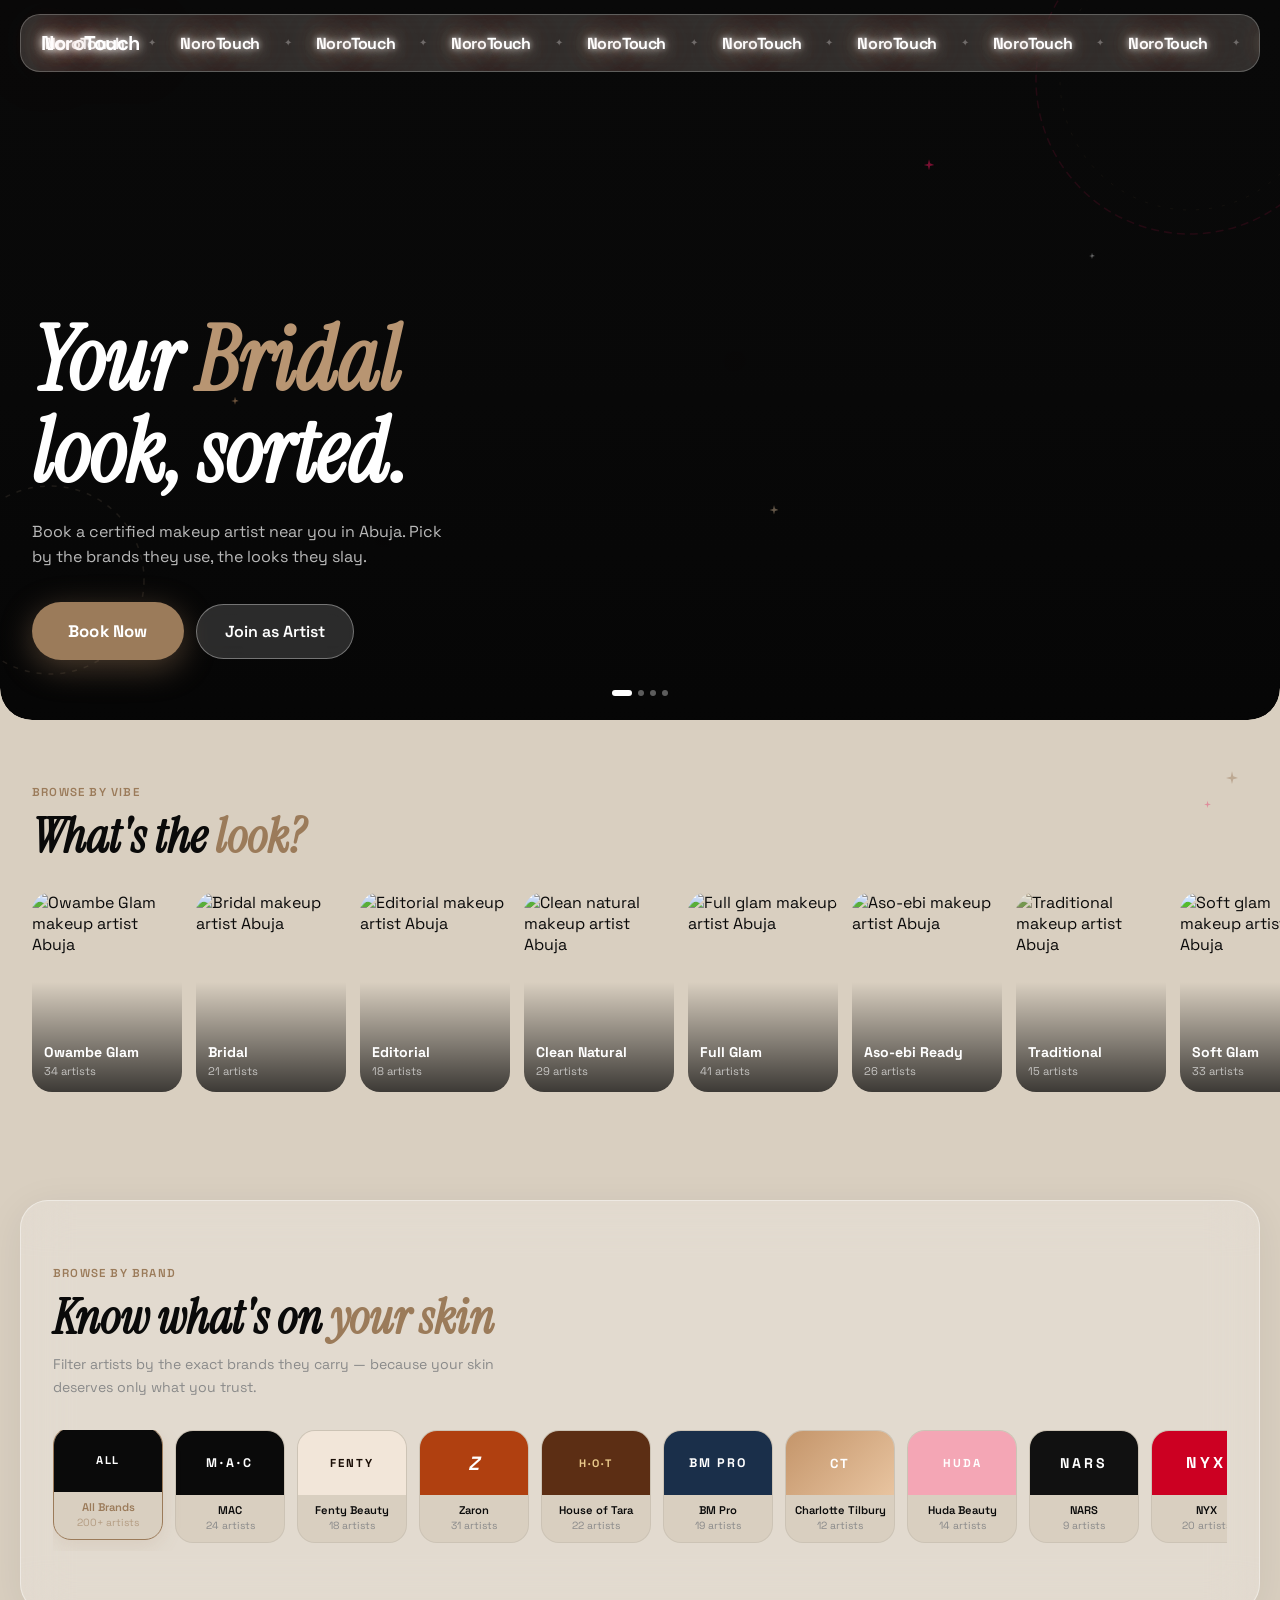
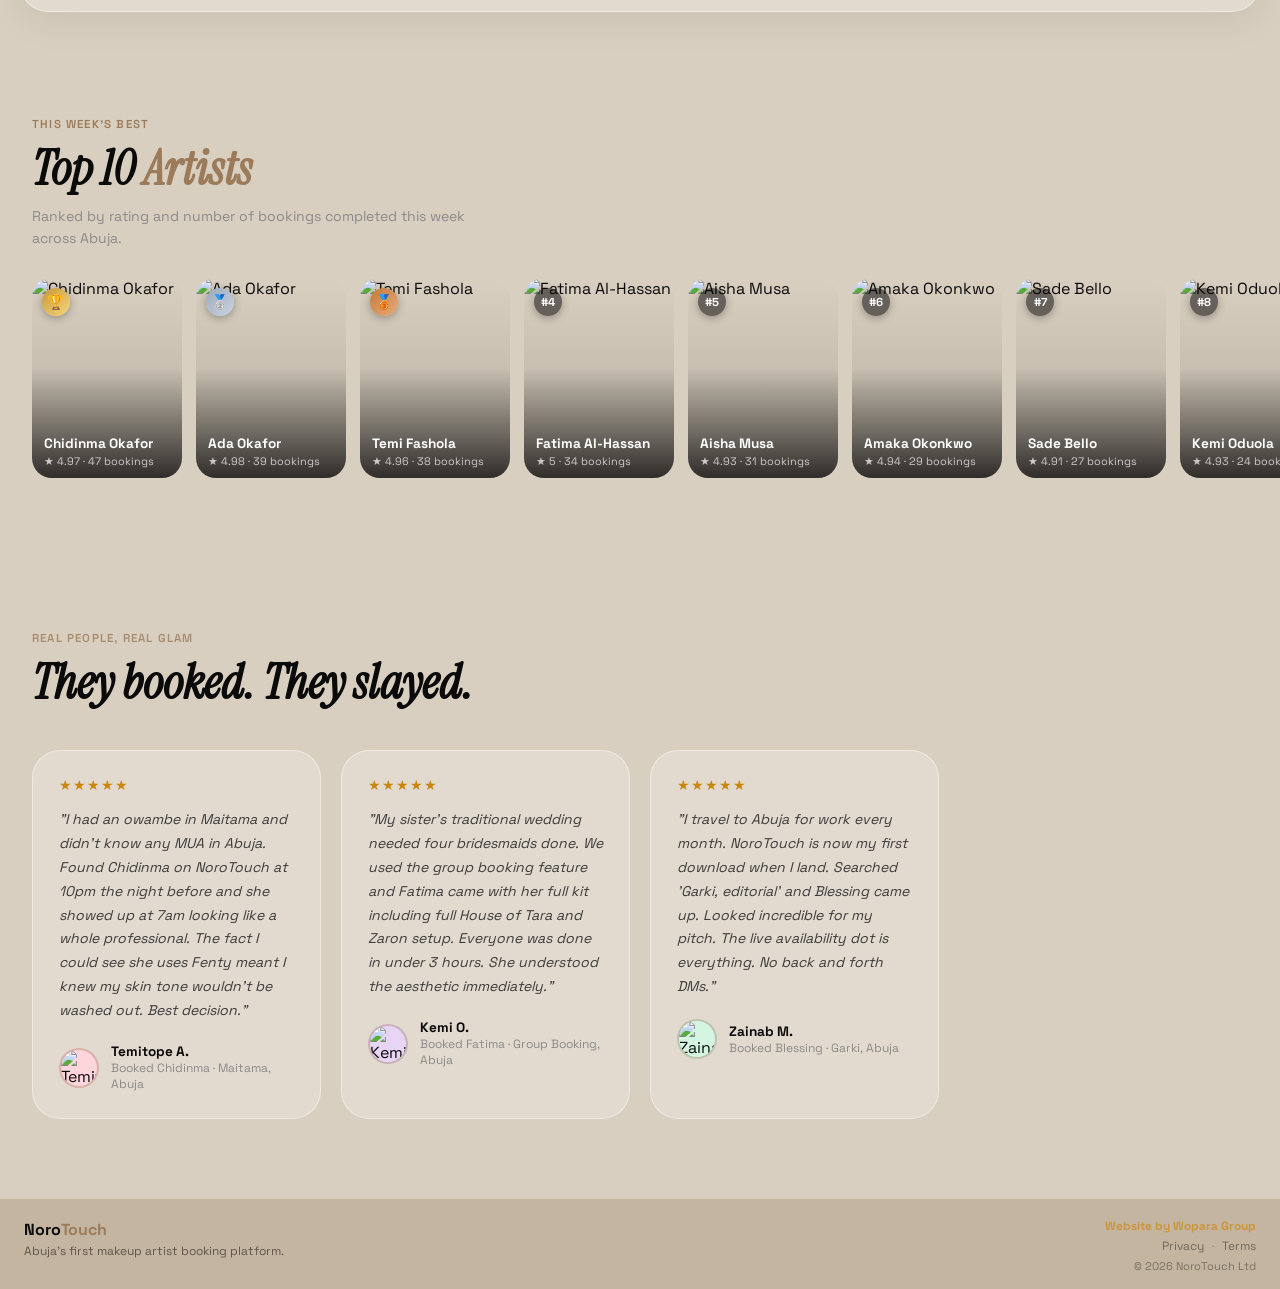
==== index.html @ 6e0eb0b2 "n" ====
<!DOCTYPE html>
<html lang="en">
<head>
<meta charset="UTF-8"/>
<meta name="viewport" content="width=device-width,initial-scale=1.0"/>

<!-- SEO -->
<title>NoroTouch — Book Makeup Artists in Abuja | Owambe, Bridal &amp; Glam</title>
<meta name="description" content="Book certified makeup artists in Abuja instantly. Filter by brand (Fenty Beauty, MAC, Zaron, House of Tara), look (Owambe, Bridal, Aso-ebi) and area. Available now across Maitama, Wuse, Asokoro, Garki &amp; more."/>
<meta name="keywords" content="makeup artist Abuja, book MUA Abuja, bridal makeup Abuja, owambe makeup Abuja, aso-ebi makeup Abuja, Maitama makeup artist, Wuse makeup artist, Asokoro makeup artist, Garki makeup artist, Nigerian makeup artist booking, Fenty Beauty Abuja, MAC makeup Abuja, Zaron makeup artist, House of Tara Abuja"/>
<meta name="robots" content="index, follow"/>
<link rel="canonical" href="https://norotouch.com/"/>
<meta name="theme-color" content="#9B7B5A"/>

<!-- Open Graph -->
<meta property="og:type" content="website"/>
<meta property="og:title" content="NoroTouch — Book Certified Makeup Artists in Abuja"/>
<meta property="og:description" content="Book a certified makeup artist in Abuja in minutes. Filter by brand, look, and location. Available now across Maitama, Wuse, Asokoro, Garki and more."/>
<meta property="og:url" content="https://norotouch.com/"/>
<meta property="og:image" content="https://norotouch.com/og-image.jpg"/>
<meta property="og:site_name" content="NoroTouch"/>
<meta property="og:locale" content="en_NG"/>

<!-- Twitter Card -->
<meta name="twitter:card" content="summary_large_image"/>
<meta name="twitter:title" content="NoroTouch — Book Certified Makeup Artists in Abuja"/>
<meta name="twitter:description" content="Book a certified makeup artist in Abuja in minutes. Filter by brand, look, and location."/>
<meta name="twitter:image" content="https://norotouch.com/og-image.jpg"/>

<!-- Geo -->
<meta name="geo.region" content="NG-FC"/>
<meta name="geo.placename" content="Abuja, Federal Capital Territory, Nigeria"/>

<!-- Preconnect -->
<link rel="preconnect" href="https://fonts.googleapis.com"/>
<link rel="preconnect" href="https://fonts.gstatic.com" crossorigin/>
<link href="https://fonts.googleapis.com/css2?family=Space+Grotesk:wght@400;500;600;700&family=Instrument+Serif:ital@0;1&display=swap" rel="stylesheet"/>

<!-- Styles -->
<link rel="stylesheet" href="css/styles.css"/>

<!-- Schema.org LocalBusiness -->
<script type="application/ld+json">
{
  "@context": "https://schema.org",
  "@type": "LocalBusiness",
  "name": "NoroTouch",
  "description": "Abuja's first on-demand makeup artist booking platform. Book certified MUAs for Owambe, Bridal, Editorial, Aso-ebi, and everyday looks across Abuja.",
  "url": "https://norotouch.com",
  "image": "https://norotouch.com/og-image.jpg",
  "address": {
    "@type": "PostalAddress",
    "addressLocality": "Abuja",
    "addressRegion": "FCT",
    "addressCountry": "NG"
  },
  "geo": {
    "@type": "GeoCoordinates",
    "latitude": 9.0765,
    "longitude": 7.3986
  },
  "openingHours": "Mo-Su 06:00-22:00",
  "priceRange": "₦₦",
  "areaServed": ["Maitama","Wuse","Wuse 2","Asokoro","Garki","Jabi","Utako","Gwarinpa","Kubwa","Central Area","Abuja"],
  "hasOfferCatalog": {
    "@type": "OfferCatalog",
    "name": "Makeup Services in Abuja",
    "itemListElement": [
      {"@type":"Offer","itemOffered":{"@type":"Service","name":"Owambe Glam Makeup","description":"Bold, dramatic party-ready makeup for Owambe events by certified artists across Abuja."}},
      {"@type":"Offer","itemOffered":{"@type":"Service","name":"Bridal Makeup Abuja","description":"Professional bridal makeup services by verified artists across Abuja, including traditional and church wedding looks."}},
      {"@type":"Offer","itemOffered":{"@type":"Service","name":"Aso-ebi Makeup Abuja","description":"Vibrant makeup looks perfectly matched for Aso-ebi events and traditional ceremonies in Abuja."}},
      {"@type":"Offer","itemOffered":{"@type":"Service","name":"Editorial Makeup Abuja","description":"Creative, artistic makeup for photoshoots and editorial content in Abuja."}}
    ]
  }
}
</script>
</head>
<body>

<!-- NAV -->
<nav id="nav" aria-label="Main navigation">
  <div class="nav-ticker" aria-hidden="true">
    <div class="nav-ticker-inner">
      <div class="nav-ticker-track">
        <span class="nav-ticker-item">Noro<span>Touch</span></span><span class="nav-ticker-sep">✦</span>
        <span class="nav-ticker-item">Noro<span>Touch</span></span><span class="nav-ticker-sep">✦</span>
        <span class="nav-ticker-item">Noro<span>Touch</span></span><span class="nav-ticker-sep">✦</span>
        <span class="nav-ticker-item">Noro<span>Touch</span></span><span class="nav-ticker-sep">✦</span>
        <span class="nav-ticker-item">Noro<span>Touch</span></span><span class="nav-ticker-sep">✦</span>
        <span class="nav-ticker-item">Noro<span>Touch</span></span><span class="nav-ticker-sep">✦</span>
        <span class="nav-ticker-item">Noro<span>Touch</span></span><span class="nav-ticker-sep">✦</span>
        <span class="nav-ticker-item">Noro<span>Touch</span></span><span class="nav-ticker-sep">✦</span>
        <span class="nav-ticker-item">Noro<span>Touch</span></span><span class="nav-ticker-sep">✦</span>
        <span class="nav-ticker-item">Noro<span>Touch</span></span><span class="nav-ticker-sep">✦</span>
        <span class="nav-ticker-item">Noro<span>Touch</span></span><span class="nav-ticker-sep">✦</span>
        <span class="nav-ticker-item">Noro<span>Touch</span></span><span class="nav-ticker-sep">✦</span>
        <span class="nav-ticker-item">Noro<span>Touch</span></span><span class="nav-ticker-sep">✦</span>
        <span class="nav-ticker-item">Noro<span>Touch</span></span><span class="nav-ticker-sep">✦</span>
      </div>
      <div class="nav-ticker-track">
        <span class="nav-ticker-item">Noro<span>Touch</span></span><span class="nav-ticker-sep">✦</span>
        <span class="nav-ticker-item">Noro<span>Touch</span></span><span class="nav-ticker-sep">✦</span>
        <span class="nav-ticker-item">Noro<span>Touch</span></span><span class="nav-ticker-sep">✦</span>
        <span class="nav-ticker-item">Noro<span>Touch</span></span><span class="nav-ticker-sep">✦</span>
        <span class="nav-ticker-item">Noro<span>Touch</span></span><span class="nav-ticker-sep">✦</span>
        <span class="nav-ticker-item">Noro<span>Touch</span></span><span class="nav-ticker-sep">✦</span>
        <span class="nav-ticker-item">Noro<span>Touch</span></span><span class="nav-ticker-sep">✦</span>
        <span class="nav-ticker-item">Noro<span>Touch</span></span><span class="nav-ticker-sep">✦</span>
        <span class="nav-ticker-item">Noro<span>Touch</span></span><span class="nav-ticker-sep">✦</span>
        <span class="nav-ticker-item">Noro<span>Touch</span></span><span class="nav-ticker-sep">✦</span>
        <span class="nav-ticker-item">Noro<span>Touch</span></span><span class="nav-ticker-sep">✦</span>
        <span class="nav-ticker-item">Noro<span>Touch</span></span><span class="nav-ticker-sep">✦</span>
        <span class="nav-ticker-item">Noro<span>Touch</span></span><span class="nav-ticker-sep">✦</span>
        <span class="nav-ticker-item">Noro<span>Touch</span></span><span class="nav-ticker-sep">✦</span>
      </div>
    </div>
  </div>
  <div class="nav-logo">Noro<span>Touch</span></div>
  <div class="nav-right">
    <button class="nav-btn" id="navBookBtn" onclick="openBookingFlow()" style="opacity:0;pointer-events:none;transition:opacity .3s">
      Book Now
    </button>
    <button class="nav-btn" id="navJoinBtn" onclick="openAuth('artist')" style="opacity:0;pointer-events:none;transition:opacity .3s">Join as Artist</button>
  </div>
</nav>

<!-- HERO -->
<div class="hero-shell">
<section id="hero" aria-label="Hero — Book a makeup artist in Abuja">
  <div class="hero-slides" role="presentation">
    <div class="hero-slide"></div>
    <div class="hero-slide"></div>
    <div class="hero-slide"></div>
    <div class="hero-slide"></div>
  </div>
  <div class="hero-overlay" id="heroOverlay"></div>
  <div class="hero-content" id="heroContent">
    <h1 class="hero-h1">
      Your <span class="word" id="cycleWord">Owambe</span><br/>look, sorted.
    </h1>
    <p class="hero-sub">Book a certified makeup artist near you in Abuja. Pick by the brands they use, the looks they slay.</p>
    <div id="heroCtas" style="display:flex;align-items:center;gap:12px;flex-wrap:wrap">
      <button onclick="openBookingFlow()" style="background:var(--pink);color:#fff;border:none;padding:18px 36px;border-radius:60px;font-family:inherit;font-size:1.05rem;font-weight:700;cursor:pointer;box-shadow:0 8px 32px rgba(155,123,90,.45);transition:all .22s;letter-spacing:.2px" onmouseover="this.style.transform='translateY(-2px)';this.style.boxShadow='0 12px 40px rgba(155,123,90,.55)'" onmouseout="this.style.transform='';this.style.boxShadow='0 8px 32px rgba(155,123,90,.45)'">
        Book Now
      </button>
      <button onclick="openAuth('artist')" style="display:inline-flex;align-items:center;gap:8px;background:rgba(255,255,255,.15);backdrop-filter:blur(10px);color:#fff;border:1.5px solid rgba(255,255,255,.35);padding:16px 28px;border-radius:60px;font-family:inherit;font-size:1rem;font-weight:600;cursor:pointer;transition:all .22s" onmouseover="this.style.background='rgba(255,255,255,.25)'" onmouseout="this.style.background='rgba(255,255,255,.15)'">
        Join as Artist
      </button>
    </div>
  </div>
  <div class="hero-dots" id="heroDots" role="presentation">
    <div class="hero-dot active"></div>
    <div class="hero-dot"></div>
    <div class="hero-dot"></div>
    <div class="hero-dot"></div>
  </div>
  <!-- Decorative rotating rings -->
  <svg class="deco deco-ring-outer" style="top:-80px;right:-70px" viewBox="0 0 320 320" fill="none" aria-hidden="true">
    <circle cx="160" cy="160" r="154" stroke="rgba(232,23,90,0.22)" stroke-width="1.5" stroke-dasharray="8 5"/>
    <circle cx="160" cy="160" r="130" stroke="rgba(155,123,90,0.15)" stroke-width="1" stroke-dasharray="3 10"/>
  </svg>
  <svg class="deco deco-ring-inner" style="bottom:40px;left:-50px" viewBox="0 0 200 200" fill="none" aria-hidden="true">
    <circle cx="100" cy="100" r="94" stroke="rgba(212,184,150,0.28)" stroke-width="1.5" stroke-dasharray="5 7"/>
  </svg>
  <!-- Floating sparkles -->
  <svg class="deco-sparkle" style="top:22%;left:72%;animation-delay:0s" width="14" height="14" viewBox="0 0 24 24" aria-hidden="true"><path fill="rgba(232,23,90,0.5)" d="M12 2l1.8 7.2L21 12l-7.2 1.8L12 21l-1.8-7.2L3 12l7.2-1.8z"/></svg>
  <svg class="deco-sparkle" style="top:55%;left:18%;animation-delay:1.2s;animation-duration:4s,5.5s" width="10" height="10" viewBox="0 0 24 24" aria-hidden="true"><path fill="rgba(196,149,106,0.55)" d="M12 2l1.8 7.2L21 12l-7.2 1.8L12 21l-1.8-7.2L3 12l7.2-1.8z"/></svg>
  <svg class="deco-sparkle" style="top:35%;left:85%;animation-delay:2.4s;animation-duration:2.8s,6s" width="8" height="8" viewBox="0 0 24 24" aria-hidden="true"><path fill="rgba(255,255,255,0.4)" d="M12 2l1.8 7.2L21 12l-7.2 1.8L12 21l-1.8-7.2L3 12l7.2-1.8z"/></svg>
  <svg class="deco-sparkle" style="top:70%;left:60%;animation-delay:0.8s;animation-duration:3.5s,4s" width="12" height="12" viewBox="0 0 24 24" aria-hidden="true"><path fill="rgba(212,184,150,0.45)" d="M12 2l1.8 7.2L21 12l-7.2 1.8L12 21l-1.8-7.2L3 12l7.2-1.8z"/></svg>
</section>
</div>

<!-- BROWSE BY AESTHETIC -->
<section id="aesthetics" aria-label="Browse makeup styles">
  <div class="aesthetics-head reveal" style="position:relative">
    <div>
      <div class="tag">Browse by vibe</div>
      <h2 class="section-title">What's the <em style="color:var(--pink)">look?</em></h2>
    </div>
    <svg class="deco-sparkle" style="top:-10px;right:40px;animation-delay:.6s;position:absolute" width="16" height="16" viewBox="0 0 24 24" aria-hidden="true"><path fill="rgba(155,123,90,0.45)" d="M12 2l1.8 7.2L21 12l-7.2 1.8L12 21l-1.8-7.2L3 12l7.2-1.8z"/></svg>
    <svg class="deco-sparkle" style="top:20px;right:68px;animation-delay:1.8s;animation-duration:2.6s,5s;position:absolute" width="9" height="9" viewBox="0 0 24 24" aria-hidden="true"><path fill="rgba(232,23,90,0.35)" d="M12 2l1.8 7.2L21 12l-7.2 1.8L12 21l-1.8-7.2L3 12l7.2-1.8z"/></svg>
  </div>
  <div class="aesthetics-scroll" id="aesScroll" role="list">

    <div class="aes-card" data-style="owambe" onclick="openBookingFlow(this.dataset.style)" role="listitem">
      <img src="https://images.unsplash.com/photo-1591726328133-b4e2b0031cb2?w=400&q=80" alt="Owambe Glam makeup artist Abuja" loading="lazy"/>
      <div class="aes-overlay"></div>
      <div class="aes-info">
        <div class="aes-name">Owambe Glam</div>
        <div class="aes-count">34 artists</div>
      </div>
    </div>

    <div class="aes-card" data-style="bridal" onclick="openBookingFlow(this.dataset.style)" role="listitem">
      <img src="https://images.unsplash.com/photo-1594465919760-441fe5908ab0?w=400&q=80" alt="Bridal makeup artist Abuja" loading="lazy"/>
      <div class="aes-overlay"></div>
      <div class="aes-info">
        <div class="aes-name">Bridal</div>
        <div class="aes-count">21 artists</div>
      </div>
    </div>

    <div class="aes-card" data-style="editorial" onclick="openBookingFlow(this.dataset.style)" role="listitem">
      <img src="https://images.unsplash.com/photo-1648671095483-254807669fcd?w=400&q=80" alt="Editorial makeup artist Abuja" loading="lazy"/>
      <div class="aes-overlay"></div>
      <div class="aes-info">
        <div class="aes-name">Editorial</div>
        <div class="aes-count">18 artists</div>
      </div>
    </div>

    <div class="aes-card" data-style="natural" onclick="openBookingFlow(this.dataset.style)" role="listitem">
      <img src="https://images.unsplash.com/photo-1666073090334-f2a9c8a86d14?w=400&q=80" alt="Clean natural makeup artist Abuja" loading="lazy"/>
      <div class="aes-overlay"></div>
      <div class="aes-info">
        <div class="aes-name">Clean Natural</div>
        <div class="aes-count">29 artists</div>
      </div>
    </div>

    <div class="aes-card" data-style="glam" onclick="openBookingFlow(this.dataset.style)" role="listitem">
      <img src="https://images.unsplash.com/photo-1519699047748-de8e457a634e?w=400&q=80" alt="Full glam makeup artist Abuja" loading="lazy"/>
      <div class="aes-overlay"></div>
      <div class="aes-info">
        <div class="aes-name">Full Glam</div>
        <div class="aes-count">41 artists</div>
      </div>
    </div>

    <div class="aes-card" data-style="asoebi" onclick="openBookingFlow(this.dataset.style)" role="listitem">
      <img src="https://images.unsplash.com/photo-1613876215075-276fd62c89a4?w=400&q=80" alt="Aso-ebi makeup artist Abuja" loading="lazy"/>
      <div class="aes-overlay"></div>
      <div class="aes-info">
        <div class="aes-name">Aso-ebi Ready</div>
        <div class="aes-count">26 artists</div>
      </div>
    </div>

    <div class="aes-card" data-style="traditional" onclick="openBookingFlow(this.dataset.style)" role="listitem">
      <img src="https://images.unsplash.com/photo-1591726328133-b4e2b0031cb2?w=400&q=80" alt="Traditional makeup artist Abuja" loading="lazy" style="filter:sepia(.45) brightness(.9)"/>
      <div class="aes-overlay"></div>
      <div class="aes-info">
        <div class="aes-name">Traditional</div>
        <div class="aes-count">15 artists</div>
      </div>
    </div>

    <div class="aes-card" data-style="softglam" onclick="openBookingFlow(this.dataset.style)" role="listitem">
      <img src="https://images.unsplash.com/photo-1594465919760-441fe5908ab0?w=400&q=80" alt="Soft glam makeup artist Abuja" loading="lazy" style="filter:brightness(1.05) saturate(1.15)"/>
      <div class="aes-overlay"></div>
      <div class="aes-info">
        <div class="aes-name">Soft Glam</div>
        <div class="aes-count">33 artists</div>
      </div>
    </div>

  </div>
</section>

<!-- BROWSE BY BRAND -->
<div class="brands-wrap">
<section id="brands" aria-label="Browse by makeup brand">
  <div class="brands-head reveal">
    <div class="tag">Browse by brand</div>
    <h2 class="section-title">Know what's on <em style="color:var(--pink)">your skin</em></h2>
    <p style="font-size:.88rem;color:var(--ink3);margin-top:8px;max-width:480px;line-height:1.6">Filter artists by the exact brands they carry — because your skin deserves only what you trust.</p>
  </div>
  <div class="brand-scroll" id="brandsGrid" role="list">

    <button class="brand-tile active" data-brand="all" onclick="openBookingFlow(null,this.dataset.brand)" role="listitem">
      <div class="brand-mark" style="background:var(--ink);color:#fff;font-size:.7rem">ALL</div>
      <div class="b-name">All Brands</div>
      <div class="b-count">200+ artists</div>
    </button>

    <button class="brand-tile" data-brand="mac" onclick="openBookingFlow(null,this.dataset.brand)" role="listitem">
      <div class="brand-mark" style="background:#0A0A0A;color:#fff;font-size:.78rem;letter-spacing:3px">M·A·C</div>
      <div class="b-name">MAC</div>
      <div class="b-count">24 artists</div>
    </button>

    <button class="brand-tile" data-brand="fenty" onclick="openBookingFlow(null,this.dataset.brand)" role="listitem">
      <div class="brand-mark" style="background:#F2E6D9;color:#1A0E06;font-size:.72rem;letter-spacing:2px">FENTY</div>
      <div class="b-name">Fenty Beauty</div>
      <div class="b-count">18 artists</div>
    </button>

    <button class="brand-tile" data-brand="zaron" onclick="openBookingFlow(null,this.dataset.brand)" role="listitem">
      <div class="brand-mark" style="background:#B04010;color:#fff;font-size:1.2rem;font-style:italic;letter-spacing:1px">Z</div>
      <div class="b-name">Zaron</div>
      <div class="b-count">31 artists</div>
    </button>

    <button class="brand-tile" data-brand="tara" onclick="openBookingFlow(null,this.dataset.brand)" role="listitem">
      <div class="brand-mark" style="background:#5C2E14;color:#E8C88A;font-size:.68rem;letter-spacing:2px">H·O·T</div>
      <div class="b-name">House of Tara</div>
      <div class="b-count">22 artists</div>
    </button>

    <button class="brand-tile" data-brand="bmpro" onclick="openBookingFlow(null,this.dataset.brand)" role="listitem">
      <div class="brand-mark" style="background:#1A2F4A;color:#fff;font-size:.78rem;letter-spacing:2px">BM PRO</div>
      <div class="b-name">BM Pro</div>
      <div class="b-count">19 artists</div>
    </button>

    <button class="brand-tile" data-brand="charlotte" onclick="openBookingFlow(null,this.dataset.brand)" role="listitem">
      <div class="brand-mark" style="background:linear-gradient(135deg,#C4956A,#E8C4A0);color:#fff;font-size:.82rem;letter-spacing:2px">CT</div>
      <div class="b-name">Charlotte Tilbury</div>
      <div class="b-count">12 artists</div>
    </button>

    <button class="brand-tile" data-brand="huda" onclick="openBookingFlow(null,this.dataset.brand)" role="listitem">
      <div class="brand-mark" style="background:#F4A6B5;color:#fff;font-size:.72rem;letter-spacing:2px">HUDA</div>
      <div class="b-name">Huda Beauty</div>
      <div class="b-count">14 artists</div>
    </button>

    <button class="brand-tile" data-brand="nars" onclick="openBookingFlow(null,this.dataset.brand)" role="listitem">
      <div class="brand-mark" style="background:#111111;color:#fff;font-size:.88rem;letter-spacing:3px">NARS</div>
      <div class="b-name">NARS</div>
      <div class="b-count">9 artists</div>
    </button>

    <button class="brand-tile" data-brand="nyx" onclick="openBookingFlow(null,this.dataset.brand)" role="listitem">
      <div class="brand-mark" style="background:#CC0022;color:#fff;font-size:.98rem;letter-spacing:3px">NYX</div>
      <div class="b-name">NYX</div>
      <div class="b-count">20 artists</div>
    </button>

    <button class="brand-tile" data-brand="pat" onclick="openBookingFlow(null,this.dataset.brand)" role="listitem">
      <div class="brand-mark" style="background:#1C0A2A;color:#D4AF6A;font-size:.72rem;letter-spacing:1.5px">PMG</div>
      <div class="b-name">Pat McGrath</div>
      <div class="b-count">7 artists</div>
    </button>

    <button class="brand-tile" data-brand="black-opal" onclick="openBookingFlow(null,this.dataset.brand)" role="listitem">
      <div class="brand-mark" style="background:#2A1209;color:#C9963A;font-size:.65rem;letter-spacing:1.5px">OPAL</div>
      <div class="b-name">Black Opal</div>
      <div class="b-count">16 artists</div>
    </button>

  </div>
  </div>
</section>
</div>

<!-- TOP 10 OF THE WEEK LEADERBOARD -->
<section id="leaderboard" aria-label="Top artists this week" style="padding:60px 0 60px 32px;background:#D9CFC0">
  <div class="reveal" style="margin-bottom:28px;padding-right:32px">
    <div class="tag">This week's best</div>
    <h2 class="section-title">Top 10 <em style="color:var(--pink)">Artists</em></h2>
    <p style="font-size:.88rem;color:var(--ink3);margin-top:8px;max-width:480px;line-height:1.6">Ranked by rating and number of bookings completed this week across Abuja.</p>
  </div>
  <div id="leaderboardList" class="aesthetics-scroll"></div>
</section>

<!-- TESTIMONIALS -->
<section id="reviews" aria-label="Client reviews">
  <div class="reviews-head reveal">
    <div class="tag" style="color:rgba(155,123,90,.8)">Real people, real glam</div>
    <h2 class="section-title">They booked. They slayed.</h2>
  </div>
  <div class="reviews-grid">
    <div class="r-card reveal">
      <div class="r-stars">★★★★★</div>
      <p class="r-text">"I had an owambe in Maitama and didn't know any MUA in Abuja. Found Chidinma on NoroTouch at 10pm the night before and she showed up at 7am looking like a whole professional. The fact I could see she uses Fenty meant I knew my skin tone wouldn't be washed out. Best decision."</p>
      <div class="r-author">
        <img class="r-av" src="https://api.dicebear.com/7.x/lorelei/svg?seed=Temi&backgroundColor=ffd5dc" alt="Temitope A." style="background:#ffd5dc"/>
        <div>
          <div class="r-name">Temitope A.</div>
          <div class="r-detail">Booked Chidinma · Maitama, Abuja</div>
        </div>
      </div>
    </div>
    <div class="r-card reveal">
      <div class="r-stars">★★★★★</div>
      <p class="r-text">"My sister's traditional wedding needed four bridesmaids done. We used the group booking feature and Fatima came with her full kit including full House of Tara and Zaron setup. Everyone was done in under 3 hours. She understood the aesthetic immediately."</p>
      <div class="r-author">
        <img class="r-av" src="https://api.dicebear.com/7.x/lorelei/svg?seed=Kemi&backgroundColor=e8d5f5" alt="Kemi O." style="background:#e8d5f5"/>
        <div>
          <div class="r-name">Kemi O.</div>
          <div class="r-detail">Booked Fatima · Group Booking, Abuja</div>
        </div>
      </div>
    </div>
    <div class="r-card reveal">
      <div class="r-stars">★★★★★</div>
      <p class="r-text">"I travel to Abuja for work every month. NoroTouch is now my first download when I land. Searched 'Garki, editorial' and Blessing came up. Looked incredible for my pitch. The live availability dot is everything. No back and forth DMs."</p>
      <div class="r-author">
        <img class="r-av" src="https://api.dicebear.com/7.x/lorelei/svg?seed=Zainab&backgroundColor=d5f5e3" alt="Zainab M." style="background:#d5f5e3"/>
        <div>
          <div class="r-name">Zainab M.</div>
          <div class="r-detail">Booked Blessing · Garki, Abuja</div>
        </div>
      </div>
    </div>
  </div>
</section>

<!-- FOOTER -->
<footer>
  <div class="foot-simple">
    <div class="foot-left">
      <div class="foot-logo">Noro<span>Touch</span></div>
      <p class="foot-tagline">Abuja's first makeup artist booking platform.</p>
    </div>
    <div class="foot-right">
      <p class="foot-credit"><a href="https://wopara.com" target="_blank" rel="noopener noreferrer">Website by Wopara Group</a></p>
      <div class="foot-links">
        <a href="privacy.html">Privacy</a>
        <span>·</span>
        <a href="terms.html">Terms</a>
      </div>
      <p class="foot-copy">© <span id="footYear"></span> NoroTouch Ltd</p>
    </div>
  </div>
</footer>

<!-- MOBILE BOTTOM NAV -->
<div class="mob-nav">
  <div class="mob-nav-inner">
    <div class="mob-tab active" onclick="mobTab(this,'home')">
      <div class="mob-tab-icon"><svg width="20" height="20" viewBox="0 0 24 24" fill="none" stroke="currentColor" stroke-width="2" stroke-linecap="round" stroke-linejoin="round"><path d="M3 9l9-7 9 7v11a2 2 0 0 1-2 2H5a2 2 0 0 1-2-2z"/><polyline points="9 22 9 12 15 12 15 22"/></svg></div>
      <div class="mob-tab-label">Home</div>
    </div>
    <div class="mob-tab" onclick="mobTab(this,'browse')">
      <div class="mob-tab-icon"><svg width="20" height="20" viewBox="0 0 24 24" fill="none" stroke="currentColor" stroke-width="2" stroke-linecap="round" stroke-linejoin="round"><circle cx="11" cy="11" r="8"/><line x1="21" y1="21" x2="16.65" y2="16.65"/></svg></div>
      <div class="mob-tab-label">Browse</div>
    </div>
    <div class="mob-tab" onclick="openBookingFlow()">
      <div class="mob-tab-icon" style="background:var(--pink);border-radius:50%;width:46px;height:46px;display:flex;align-items:center;justify-content:center;margin-top:-18px;box-shadow:0 4px 16px rgba(155,123,90,.4);color:#fff"><svg width="20" height="20" viewBox="0 0 24 24" fill="none" stroke="currentColor" stroke-width="2.5" stroke-linecap="round"><line x1="12" y1="5" x2="12" y2="19"/><line x1="5" y1="12" x2="19" y2="12"/></svg></div>
      <div class="mob-tab-label">Book</div>
    </div>
    <div class="mob-tab" onclick="mobTab(this,'bookings')">
      <div class="mob-tab-icon"><svg width="20" height="20" viewBox="0 0 24 24" fill="none" stroke="currentColor" stroke-width="2" stroke-linecap="round" stroke-linejoin="round"><rect x="3" y="4" width="18" height="18" rx="2" ry="2"/><line x1="16" y1="2" x2="16" y2="6"/><line x1="8" y1="2" x2="8" y2="6"/><line x1="3" y1="10" x2="21" y2="10"/></svg></div>
      <div class="mob-tab-label">Bookings</div>
    </div>
    <div class="mob-tab" onclick="mobTab(this,'profile')">
      <div class="mob-tab-icon"><svg width="20" height="20" viewBox="0 0 24 24" fill="none" stroke="currentColor" stroke-width="2" stroke-linecap="round" stroke-linejoin="round"><path d="M20 21v-2a4 4 0 0 0-4-4H8a4 4 0 0 0-4 4v2"/><circle cx="12" cy="7" r="4"/></svg></div>
      <div class="mob-tab-label">Profile</div>
    </div>
  </div>
</div>

<!-- AUTH MODAL -->
<div id="authModal" role="dialog" aria-modal="true" aria-label="Sign in or create account">
  <div class="auth-box">
    <button class="auth-close-btn" onclick="closeAuth()" aria-label="Close">✕</button>
    <div class="auth-makeup-bg">
      <div class="mk-blob" style="width:210px;height:210px;background:rgba(155,123,90,.1);top:-80px;right:-50px;animation-duration:7s;animation-delay:0s"></div>
      <div class="mk-blob" style="width:160px;height:160px;background:rgba(255,110,160,.08);bottom:-55px;left:-35px;animation-duration:9s;animation-delay:-3.5s"></div>
      <div class="mk-blob" style="width:110px;height:110px;background:rgba(220,50,110,.07);top:45%;left:15%;animation-duration:11s;animation-delay:-5s"></div>
      <div class="mk-sparkle" style="background:#9B7B5A;top:22%;left:28%;animation-duration:4.2s;animation-delay:0s"></div>
      <div class="mk-sparkle" style="background:#C4956A;top:55%;left:62%;animation-duration:5.1s;animation-delay:-1.6s"></div>
      <div class="mk-sparkle" style="background:#9B7B5A;top:72%;left:42%;animation-duration:3.7s;animation-delay:-2.2s"></div>
      <div class="mk-sparkle" style="background:#D4B896;top:35%;left:78%;animation-duration:6s;animation-delay:-.7s"></div>
      <div class="mk-sparkle" style="background:#9B7B5A;top:65%;left:18%;animation-duration:4.8s;animation-delay:-3.1s"></div>
      <div class="mk-sparkle" style="background:#B88C6A;top:12%;left:55%;animation-duration:5.5s;animation-delay:-1s"></div>
    </div>
    <div class="auth-header" style="position:relative;z-index:1">
      <div class="auth-brand">Noro<span>Touch</span></div>
      <div class="auth-panel-title" id="authTitle">Welcome back</div>
      <p class="auth-panel-sub" id="authSub">Sign in to book your artist</p>
    </div>
    <div class="auth-tabs" style="position:relative;z-index:1">
      <button class="auth-tab active" id="tabSignIn" onclick="switchAuthTab('signin')">Sign In</button>
      <button class="auth-tab" id="tabSignUp" onclick="switchAuthTab('signup')">Sign Up</button>
    </div>
    <div class="auth-body" style="position:relative;z-index:1">

      <!-- SIGN IN -->
      <div class="auth-panel active" id="panelSignIn">
        <form onsubmit="submitSignIn(event)">
          <label class="a-field-label">Email address</label>
          <input type="email" class="a-field" id="siEmail" placeholder="you@example.com" required autocomplete="email"/>
          <label class="a-field-label">Password</label>
          <input type="password" class="a-field" id="siPassword" placeholder="••••••••" required/>
          <span class="auth-forgot-link" onclick="showForgotPassword()">Forgot password?</span>
          <button type="submit" class="auth-submit-btn" id="siBtn">Sign In →</button>
        </form>
        <div class="auth-or">or</div>
        <p style="font-size:.8rem;color:var(--ink3);text-align:center">No account? <span style="color:var(--pink);cursor:pointer;font-weight:600" onclick="switchAuthTab('signup')">Sign up free →</span></p>
      </div>

      <!-- SIGN UP -->
      <div class="auth-panel" id="panelSignUp">
        <form onsubmit="submitSignUp(event)">
          <label class="a-field-label">Full name</label>
          <input type="text" class="a-field" id="suName" placeholder="Your full name" required autocomplete="name"/>
          <label class="a-field-label">Email address</label>
          <input type="email" class="a-field" id="suEmail" placeholder="you@example.com" required autocomplete="email"/>
          <label class="a-field-label">Phone number</label>
          <input type="tel" class="a-field" id="suPhone" placeholder="+234 800 000 0000" required autocomplete="tel"/>
          <label class="a-field-label">Password</label>
          <input type="password" class="a-field" id="suPassword" placeholder="At least 8 characters" required minlength="8"/>
          <button type="submit" class="auth-submit-btn" id="suBtn">Create Account →</button>
        </form>
        <p style="font-size:.75rem;color:var(--ink3);text-align:center;margin-top:14px;line-height:1.5">By signing up you agree to our <span style="color:var(--pink);cursor:pointer">Terms</span> and <span style="color:var(--pink);cursor:pointer">Privacy</span></p>
      </div>

      <!-- SUCCESS -->
      <div class="auth-panel" id="panelAuthSuccess">
        <div class="auth-success">
          <div class="auth-success-icon">🎉</div>
          <div class="auth-success-title" id="authSuccessTitle">You're in!</div>
          <p class="auth-success-text" id="authSuccessText">Welcome to NoroTouch. Check your email for a verification link.</p>
          <button class="auth-submit-btn" style="margin-top:22px" onclick="closeAuth()">Start Exploring →</button>
        </div>
      </div>

    </div>
  </div>
</div>

<!-- ARTIST APPLICATION MODAL -->
<div id="artistModal" role="dialog" aria-modal="true" aria-label="Artist application">
  <div class="artist-box splash-active" id="artistBox">
    <div class="artist-box-header">
      <div class="artist-handle"></div>
      <div class="artist-box-topline">
        <span class="artist-brand-line">Noro<span>Touch</span> <em>· Artist Application</em></span>
      </div>
      <div class="artist-step-track" id="artistStepTrack">
        <div class="ast-step active" id="astStep0"><div class="ast-step-num">1</div><span>Account</span></div>
        <div class="ast-sep" id="astSep0"></div>
        <div class="ast-step" id="astStep1"><div class="ast-step-num">2</div><span>Your Craft</span></div>
        <div class="ast-sep" id="astSep1"></div>
        <div class="ast-step" id="astStep2"><div class="ast-step-num">3</div><span>Setup</span></div>
      </div>
    </div>
    <div class="artist-box-body" id="artistBoxBody">

      <div class="artist-step-panel artist-splash-panel active" id="artStep0">
        <div class="artist-splash-inner">
          <div class="artist-splash-top">
            <button class="artist-login-btn" onclick="artistShowAuth()">Login</button>
          </div>
          <div class="artist-splash-spacer"></div>
          <div class="artist-splash-brand">Noro<span>Touch</span></div>
          <div class="artist-splash-title">Turn your kit into fully booked weekends.</div>
          <p class="artist-splash-copy">Create your artist profile, show the brands you work with, and start getting matched with clients across Abuja.</p>
          <button class="artist-next-btn artist-splash-btn" onclick="artistGoToStep(1)">Start Application →</button>
        </div>
      </div>

      <!-- STEP 1: Account -->
      <div class="artist-step-panel" id="artStep1">
        <div class="artist-section-title">Create your account</div>
        <p class="artist-section-sub">Join 200+ verified artists earning on NoroTouch. Start with your basic details.</p>
        <label class="a-field-label">Full name</label>
        <input type="text" class="a-field" id="artName" placeholder="Your full name" autocomplete="name"/>
        <label class="a-field-label">Email address</label>
        <input type="email" class="a-field" id="artEmail" placeholder="you@example.com" autocomplete="email"/>
        <label class="a-field-label">Phone number</label>
        <input type="tel" class="a-field" id="artPhone" placeholder="+234 800 000 0000" autocomplete="tel"/>
        <label class="a-field-label">Password</label>
        <input type="password" class="a-field" id="artPassword" placeholder="At least 8 characters" minlength="8"/>
        <div class="artist-nav-btns">
          <button class="artist-next-btn" onclick="artistNextStep(1)">Next: Your Craft →</button>
        </div>
      </div>

      <!-- STEP 2: Craft -->
      <div class="artist-step-panel" id="artStep2">
        <div class="artist-section-title">What you do best</div>
        <p class="artist-section-sub">Tell us your specialties and the brands in your kit.</p>

        <label class="a-field-label">Years of experience</label>
        <select class="a-select" id="artExperience">
          <option value="">Select…</option>
          <option value="0-1">Less than 1 year</option>
          <option value="1-2">1 to 2 years</option>
          <option value="2-5">2 to 5 years</option>
          <option value="5-10">5 to 10 years</option>
          <option value="10+">10+ years</option>
        </select>

        <label class="a-field-label" style="margin-bottom:8px">Your specialties <span style="color:var(--ink3);font-weight:400">(select all that apply)</span></label>
        <div class="a-check-grid" id="specialtiesGrid">
          <div class="a-check-item" onclick="toggleCheck(this)"><input type="checkbox" value="Bridal" onclick="event.stopPropagation()"/><label>Bridal</label></div>
          <div class="a-check-item" onclick="toggleCheck(this)"><input type="checkbox" value="Owambe" onclick="event.stopPropagation()"/><label>Owambe</label></div>
          <div class="a-check-item" onclick="toggleCheck(this)"><input type="checkbox" value="Editorial" onclick="event.stopPropagation()"/><label>Editorial</label></div>
          <div class="a-check-item" onclick="toggleCheck(this)"><input type="checkbox" value="Natural Glam" onclick="event.stopPropagation()"/><label>Natural Glam</label></div>
          <div class="a-check-item" onclick="toggleCheck(this)"><input type="checkbox" value="Traditional" onclick="event.stopPropagation()"/><label>Traditional</label></div>
          <div class="a-check-item" onclick="toggleCheck(this)"><input type="checkbox" value="Soft Glam" onclick="event.stopPropagation()"/><label>Soft Glam</label></div>
          <div class="a-check-item" onclick="toggleCheck(this)"><input type="checkbox" value="Full Glam" onclick="event.stopPropagation()"/><label>Full Glam</label></div>
          <div class="a-check-item" onclick="toggleCheck(this)"><input type="checkbox" value="Aso-ebi" onclick="event.stopPropagation()"/><label>Aso-ebi</label></div>
        </div>

        <label class="a-field-label" style="margin-bottom:8px">Brands in your kit <span style="color:var(--ink3);font-weight:400">(select all you use)</span></label>
        <div class="a-check-grid" id="brandsCheckGrid">
          <div class="a-check-item" onclick="toggleCheck(this)"><input type="checkbox" value="MAC" onclick="event.stopPropagation()"/><label>MAC</label></div>
          <div class="a-check-item" onclick="toggleCheck(this)"><input type="checkbox" value="Fenty Beauty" onclick="event.stopPropagation()"/><label>Fenty Beauty</label></div>
          <div class="a-check-item" onclick="toggleCheck(this)"><input type="checkbox" value="Zaron" onclick="event.stopPropagation()"/><label>Zaron</label></div>
          <div class="a-check-item" onclick="toggleCheck(this)"><input type="checkbox" value="House of Tara" onclick="event.stopPropagation()"/><label>House of Tara</label></div>
          <div class="a-check-item" onclick="toggleCheck(this)"><input type="checkbox" value="NARS" onclick="event.stopPropagation()"/><label>NARS</label></div>
          <div class="a-check-item" onclick="toggleCheck(this)"><input type="checkbox" value="NYX" onclick="event.stopPropagation()"/><label>NYX</label></div>
          <div class="a-check-item" onclick="toggleCheck(this)"><input type="checkbox" value="Charlotte Tilbury" onclick="event.stopPropagation()"/><label>Charlotte Tilbury</label></div>
          <div class="a-check-item" onclick="toggleCheck(this)"><input type="checkbox" value="Huda Beauty" onclick="event.stopPropagation()"/><label>Huda Beauty</label></div>
          <div class="a-check-item" onclick="toggleCheck(this)"><input type="checkbox" value="BM Pro" onclick="event.stopPropagation()"/><label>BM Pro</label></div>
          <div class="a-check-item" onclick="toggleCheck(this)"><input type="checkbox" value="Black Opal" onclick="event.stopPropagation()"/><label>Black Opal</label></div>
          <div class="a-check-item" onclick="toggleCheck(this)"><input type="checkbox" value="Pat McGrath" onclick="event.stopPropagation()"/><label>Pat McGrath</label></div>
          <div class="a-check-item" onclick="toggleCheck(this)"><input type="checkbox" value="Other" onclick="event.stopPropagation()"/><label>Other</label></div>
        </div>

        <div class="artist-nav-btns">
          <button class="artist-back-btn" onclick="artistPrevStep(2)">← Back</button>
          <button class="artist-next-btn" onclick="artistNextStep(2)">Next: Your Setup →</button>
        </div>
      </div>

      <!-- STEP 3: Setup -->
      <div class="artist-step-panel" id="artStep3">
        <div class="artist-section-title">Your setup &amp; reach</div>
        <p class="artist-section-sub">Last step — help us show clients the right info about you.</p>

        <label class="a-field-label">Your area in Abuja</label>
        <select class="a-select" id="artLocation">
          <option value="">Select your area…</option>
          <option>Maitama</option><option>Wuse 2</option><option>Wuse 1</option>
          <option>Garki</option><option>Asokoro</option><option>Jabi</option>
          <option>Utako</option><option>Gwarinpa</option><option>Kubwa</option>
          <option>Bwari</option><option>Central Area</option><option>Other</option>
        </select>

        <label class="a-field-label">Do you have your own kit?</label>
        <div class="a-radio-group" id="kitRadio">
          <div class="a-radio-btn" onclick="selectRadio('kitRadio',this,'Yes, full kit')">Yes, full kit</div>
          <div class="a-radio-btn" onclick="selectRadio('kitRadio',this,'Partial kit')">Partial kit</div>
          <div class="a-radio-btn" onclick="selectRadio('kitRadio',this,'No kit yet')">No kit yet</div>
        </div>

        <label class="a-field-label">Trained or certified?</label>
        <div class="a-radio-group" id="certRadio">
          <div class="a-radio-btn" onclick="selectRadio('certRadio',this,'Certified')">Certified</div>
          <div class="a-radio-btn" onclick="selectRadio('certRadio',this,'Self-taught')">Self-taught</div>
          <div class="a-radio-btn" onclick="selectRadio('certRadio',this,'Both')">Both</div>
        </div>

        <label class="a-field-label">Instagram handle <span style="color:var(--ink3);font-weight:400">(optional)</span></label>
        <input type="text" class="a-field" id="artInstagram" placeholder="@yourusername"/>

        <label class="a-field-label">How did you hear about us? <span style="color:var(--ink3);font-weight:400">(optional)</span></label>
        <select class="a-select" id="artReferral">
          <option value="">Select…</option>
          <option>Instagram</option><option>TikTok</option><option>Twitter / X</option>
          <option>WhatsApp</option><option>From a friend</option><option>Google Search</option><option>Other</option>
        </select>

        <div class="artist-nav-btns">
          <button class="artist-back-btn" onclick="artistPrevStep(3)">← Back</button>
          <button class="artist-next-btn" id="artSubmitBtn" onclick="submitArtistApplication()">Submit Application →</button>
        </div>
      </div>

      <!-- SUCCESS -->
      <div class="artist-step-panel" id="artStepSuccess">
        <div class="auth-success" style="padding:28px 0 8px">
          <div class="auth-success-icon">✨</div>
          <div class="auth-success-title">Application received!</div>
          <p class="auth-success-text">Thank you for applying to NoroTouch.<br/>We'll review within 48 hours and reach out with next steps.</p>
          <p style="font-size:.77rem;color:var(--ink3);margin-top:8px">Check your email for a verification link.</p>
          <button class="auth-submit-btn" style="margin-top:22px" onclick="closeArtistModal()">Done →</button>
        </div>
      </div>

      <!-- INLINE AUTH (replaces popup for artist modal) -->
      <div class="artist-step-panel artist-splash-panel" id="artStepAuth">
        <div class="artist-splash-inner">
          <button class="artist-login-btn" style="align-self:flex-start" onclick="artistHideAuth()">← Back</button>
          <div class="artist-splash-spacer" style="min-height:16px"></div>
          <div class="artist-splash-brand">Noro<span>Touch</span></div>
          <div id="cardAuthTitle" style="font-family:'Instrument Serif',serif;font-size:1.8rem;font-style:italic;color:#fff;line-height:1.2;margin-bottom:22px">Welcome back.</div>
          <!-- Tabs -->
          <div id="cardAuthTabs" style="display:flex;gap:4px;background:rgba(255,255,255,.12);border-radius:50px;padding:4px;margin-bottom:20px">
            <button id="cardTabSignIn" onclick="switchCardAuthTab('signin')" style="flex:1;border:none;border-radius:46px;padding:10px;font-family:inherit;font-size:.83rem;font-weight:700;cursor:pointer;transition:all .2s;background:#fff;color:var(--ink)">Sign In</button>
            <button id="cardTabSignUp" onclick="switchCardAuthTab('signup')" style="flex:1;border:none;border-radius:46px;padding:10px;font-family:inherit;font-size:.83rem;font-weight:600;cursor:pointer;transition:all .2s;background:transparent;color:rgba(255,255,255,.65)">Sign Up</button>
          </div>
          <!-- Sign In -->
          <div id="cardPanelSignIn">
            <form onsubmit="submitCardSignIn(event)">
              <label style="font-size:.72rem;font-weight:600;color:rgba(255,255,255,.55);letter-spacing:.5px;text-transform:uppercase;display:block;margin-bottom:6px">Email address</label>
              <input type="email" class="a-field" id="cardSiEmail" placeholder="you@example.com" required autocomplete="email" style="width:100%;background:rgba(255,255,255,.1);backdrop-filter:blur(8px);border:1.5px solid rgba(255,255,255,.2);border-radius:14px;padding:14px 16px;font-family:inherit;font-size:16px;color:#fff;outline:none;transition:border-color .18s;margin-bottom:14px;box-sizing:border-box" onfocus="this.style.borderColor='rgba(155,123,90,.8)'" onblur="this.style.borderColor='rgba(255,255,255,.2)'"/>
              <label style="font-size:.72rem;font-weight:600;color:rgba(255,255,255,.55);letter-spacing:.5px;text-transform:uppercase;display:block;margin-bottom:6px">Password</label>
              <input type="password" class="a-field" id="cardSiPassword" placeholder="••••••••" required style="width:100%;background:rgba(255,255,255,.1);backdrop-filter:blur(8px);border:1.5px solid rgba(255,255,255,.2);border-radius:14px;padding:14px 16px;font-family:inherit;font-size:16px;color:#fff;outline:none;transition:border-color .18s;margin-bottom:6px;box-sizing:border-box" onfocus="this.style.borderColor='rgba(155,123,90,.8)'" onblur="this.style.borderColor='rgba(255,255,255,.2)'"/>
              <span onclick="showCardForgotPassword()" style="font-size:.78rem;color:var(--pink);cursor:pointer;display:block;text-align:right;margin-bottom:18px">Forgot password?</span>
              <button type="submit" class="bf-next-btn" id="cardSiBtn" style="width:100%;font-size:.92rem;padding:15px">Sign In →</button>
            </form>
            <p style="font-size:.8rem;color:rgba(255,255,255,.5);text-align:center;margin-top:16px">No account? <span style="color:var(--pink);cursor:pointer;font-weight:600" onclick="switchCardAuthTab('signup')">Sign up free →</span></p>
          </div>
          <!-- Sign Up -->
          <div id="cardPanelSignUp" style="display:none">
            <form onsubmit="submitCardSignUp(event)">
              <label style="font-size:.72rem;font-weight:600;color:rgba(255,255,255,.55);letter-spacing:.5px;text-transform:uppercase;display:block;margin-bottom:6px">Full name</label>
              <input type="text" class="a-field" id="cardSuName" placeholder="Your full name" required autocomplete="name" style="width:100%;background:rgba(255,255,255,.1);backdrop-filter:blur(8px);border:1.5px solid rgba(255,255,255,.2);border-radius:14px;padding:14px 16px;font-family:inherit;font-size:16px;color:#fff;outline:none;transition:border-color .18s;margin-bottom:14px;box-sizing:border-box" onfocus="this.style.borderColor='rgba(155,123,90,.8)'" onblur="this.style.borderColor='rgba(255,255,255,.2)'"/>
              <label style="font-size:.72rem;font-weight:600;color:rgba(255,255,255,.55);letter-spacing:.5px;text-transform:uppercase;display:block;margin-bottom:6px">Email address</label>
              <input type="email" class="a-field" id="cardSuEmail" placeholder="you@example.com" required autocomplete="email" style="width:100%;background:rgba(255,255,255,.1);backdrop-filter:blur(8px);border:1.5px solid rgba(255,255,255,.2);border-radius:14px;padding:14px 16px;font-family:inherit;font-size:16px;color:#fff;outline:none;transition:border-color .18s;margin-bottom:14px;box-sizing:border-box" onfocus="this.style.borderColor='rgba(155,123,90,.8)'" onblur="this.style.borderColor='rgba(255,255,255,.2)'"/>
              <label style="font-size:.72rem;font-weight:600;color:rgba(255,255,255,.55);letter-spacing:.5px;text-transform:uppercase;display:block;margin-bottom:6px">Phone number</label>
              <input type="tel" class="a-field" id="cardSuPhone" placeholder="+234 800 000 0000" required autocomplete="tel" style="width:100%;background:rgba(255,255,255,.1);backdrop-filter:blur(8px);border:1.5px solid rgba(255,255,255,.2);border-radius:14px;padding:14px 16px;font-family:inherit;font-size:16px;color:#fff;outline:none;transition:border-color .18s;margin-bottom:14px;box-sizing:border-box" onfocus="this.style.borderColor='rgba(155,123,90,.8)'" onblur="this.style.borderColor='rgba(255,255,255,.2)'"/>
              <label style="font-size:.72rem;font-weight:600;color:rgba(255,255,255,.55);letter-spacing:.5px;text-transform:uppercase;display:block;margin-bottom:6px">Password</label>
              <input type="password" class="a-field" id="cardSuPassword" placeholder="At least 8 characters" required minlength="8" style="width:100%;background:rgba(255,255,255,.1);backdrop-filter:blur(8px);border:1.5px solid rgba(255,255,255,.2);border-radius:14px;padding:14px 16px;font-family:inherit;font-size:16px;color:#fff;outline:none;transition:border-color .18s;margin-bottom:18px;box-sizing:border-box" onfocus="this.style.borderColor='rgba(155,123,90,.8)'" onblur="this.style.borderColor='rgba(255,255,255,.2)'"/>
              <button type="submit" class="bf-next-btn" id="cardSuBtn" style="width:100%;font-size:.92rem;padding:15px">Create Account →</button>
            </form>
            <p style="font-size:.72rem;color:rgba(255,255,255,.38);text-align:center;margin-top:14px;line-height:1.5">By signing up you agree to our <span style="color:var(--pink);cursor:pointer">Terms</span> and <span style="color:var(--pink);cursor:pointer">Privacy</span></p>
          </div>
          <!-- Success -->
          <div id="cardPanelAuthSuccess" style="display:none;text-align:center;padding:24px 0">
            <div style="font-size:2.4rem;margin-bottom:14px">🎉</div>
            <div id="cardAuthSuccessTitle" style="font-size:1.3rem;font-weight:700;color:#fff;margin-bottom:8px">You're in!</div>
            <p id="cardAuthSuccessText" style="font-size:.84rem;color:rgba(255,255,255,.65);line-height:1.6;margin-bottom:24px">Welcome to NoroTouch. Check your email for a verification link.</p>
            <button class="bf-next-btn" style="width:100%;font-size:.92rem;padding:15px" onclick="artistHideAuth()">Start Exploring →</button>
          </div>
        </div>
      </div>

    </div>
  </div>
</div>

<!-- BOOKING FLOW -->
<div id="bookingFlow" onclick="bfBackdropClick(event)" role="dialog" aria-modal="true" aria-label="Book a makeup artist">
  <div class="bf-box">

    <!-- SPLASH STEP 0: Welcome — covers entire card -->
    <div class="bf-panel bf-splash" id="bfStep0" style="display:none">
      <div style="position:absolute;inset:0;background-image:url('https://images.unsplash.com/photo-1595476108010-b4d1f102b1b1?w=800&q=80');background-size:cover;background-position:center"></div>
      <div style="position:absolute;inset:0;background:linear-gradient(to top,rgba(5,5,5,.94) 0%,rgba(5,5,5,.55) 45%,rgba(5,5,5,.18) 100%)"></div>
      <div style="position:relative;z-index:1;padding:40px 32px 40px;display:flex;flex-direction:column;height:100%">
        <div class="bf-splash-top">
          <button class="bf-splash-signin" onclick="bfGoToStep('auth')">
            <svg width="13" height="13" viewBox="0 0 24 24" fill="none" stroke="currentColor" stroke-width="2.2" stroke-linecap="round" stroke-linejoin="round"><path d="M20 21v-2a4 4 0 0 0-4-4H8a4 4 0 0 0-4 4v2"/><circle cx="12" cy="7" r="4"/></svg>
            Sign In
          </button>
        </div>
        <div style="flex:1"></div>
        <div style="font-size:1.5rem;font-weight:800;color:#fff;letter-spacing:-.4px;margin-bottom:8px">Noro<span style="color:var(--pink)">Touch</span></div>
        <div style="font-family:'Instrument Serif',serif;font-size:2.2rem;font-style:italic;color:#fff;line-height:1.15;margin-bottom:18px">Book your artist<br/>in minutes.</div>
        <p style="font-size:.88rem;color:rgba(255,255,255,.75);line-height:1.7;margin-bottom:36px;max-width:340px">Tell us your skin tone, date, brand preferences and the look you want and we will match you with a verified makeup artist near you.</p>
        <button class="bf-next-btn" style="flex:none;background:#fff;color:var(--ink);font-size:1rem;padding:18px" onclick="bfGoToStep('0b')">Get Started →</button>
      </div>
    </div>

    <!-- SPLASH STEP 0b: Location — covers entire card -->
    <div class="bf-panel bf-splash" id="bfStep0b" style="display:none">
      <div style="position:absolute;inset:0;background-image:url('https://images.unsplash.com/photo-1612892483236-52d32a0e0ac1?w=800&q=80');background-size:cover;background-position:center top"></div>
      <div style="position:absolute;inset:0;background:linear-gradient(to top,rgba(5,5,5,.96) 0%,rgba(5,5,5,.65) 42%,rgba(5,5,5,.18) 100%)"></div>
      <div style="position:relative;z-index:1;padding:40px 32px 32px;display:flex;flex-direction:column;height:100%">
        <div style="flex:1"></div>
        <div style="font-family:'Instrument Serif',serif;font-size:2rem;font-style:italic;color:#fff;line-height:1.15;margin-bottom:12px">Where should your<br/>artist come to?</div>
        <p style="font-size:.84rem;color:rgba(255,255,255,.65);line-height:1.65;margin-bottom:20px">You're browsing from <strong style="color:#fff" id="bfLocationLabel">your location</strong>. NoroTouch operates in Abuja — enter the address where you'd like your artist to arrive.</p>
        <div style="margin-bottom:24px">
          <input id="bfAbujaAddress" type="text" placeholder="e.g. 14 Adetokunbo Ademola Cres, Wuse 2" autocomplete="street-address" enterkeyhint="done" style="width:100%;background:rgba(255,255,255,.12);backdrop-filter:blur(8px);border:1.5px solid rgba(255,255,255,.25);border-radius:14px;padding:15px 18px;font-family:inherit;font-size:16px;color:#fff;outline:none;transition:border-color .18s" onfocus="this.style.borderColor='rgba(155,123,90,.8)'" onblur="this.style.borderColor='rgba(255,255,255,.25)'"/>
          <p style="font-size:.72rem;color:rgba(255,255,255,.42);margin-top:8px;line-height:1.5">Street address, area, or landmark in Abuja</p>
        </div>
        <div class="bf-nav-btns" style="margin-top:auto">
          <button class="bf-back-btn" style="background:rgba(255,255,255,.12);color:#fff;border-color:rgba(255,255,255,.25)" onclick="bfGoToStep('0')">← Back</button>
          <button class="bf-next-btn" onclick="bfSaveAddress()">Continue →</button>
        </div>
      </div>
    </div>

    <!-- AUTH STEP: inline sign in / sign up (covers entire card) -->
    <div class="bf-panel bf-splash" id="bfStepauth" style="display:none">
      <div style="position:absolute;inset:0;background-image:url('https://images.unsplash.com/photo-1487412947147-5cebf100ffc2?w=800&q=80');background-size:cover;background-position:center top"></div>
      <div style="position:absolute;inset:0;background:linear-gradient(to top,rgba(5,5,5,.97) 0%,rgba(5,5,5,.78) 50%,rgba(5,5,5,.38) 100%)"></div>
      <div style="position:relative;z-index:1;padding:28px 28px 32px;display:flex;flex-direction:column;height:100%;overflow-y:auto">
        <button class="bf-splash-back" style="align-self:flex-start" onclick="bfAuthBack()">← Back</button>
        <div style="flex:1;min-height:16px"></div>
        <div style="font-size:1.4rem;font-weight:800;color:#fff;margin-bottom:4px">Noro<span style="color:var(--pink)">Touch</span></div>
        <div style="font-family:'Instrument Serif',serif;font-size:1.8rem;font-style:italic;color:#fff;line-height:1.2;margin-bottom:22px">Welcome back.</div>
        <!-- Tabs -->
        <div id="bfAuthTabBar" style="display:flex;gap:4px;background:rgba(255,255,255,.12);border-radius:50px;padding:4px;margin-bottom:20px">
          <button id="bfTabSignIn" onclick="bfSwitchAuthTab('signin')" style="flex:1;border:none;border-radius:46px;padding:10px;font-family:inherit;font-size:.83rem;font-weight:700;cursor:pointer;transition:all .2s;background:#fff;color:var(--ink)">Sign In</button>
          <button id="bfTabSignUp" onclick="bfSwitchAuthTab('signup')" style="flex:1;border:none;border-radius:46px;padding:10px;font-family:inherit;font-size:.83rem;font-weight:600;cursor:pointer;transition:all .2s;background:transparent;color:rgba(255,255,255,.65)">Sign Up</button>
        </div>
        <!-- Sign In panel -->
        <div id="bfPanelSignIn">
          <form onsubmit="bfSubmitSignIn(event)">
            <label style="font-size:.72rem;font-weight:600;color:rgba(255,255,255,.55);letter-spacing:.5px;text-transform:uppercase;display:block;margin-bottom:6px">Email address</label>
            <input type="email" id="bfSiEmail" placeholder="you@example.com" required autocomplete="email" style="width:100%;background:rgba(255,255,255,.1);backdrop-filter:blur(8px);border:1.5px solid rgba(255,255,255,.2);border-radius:14px;padding:14px 16px;font-family:inherit;font-size:16px;color:#fff;outline:none;transition:border-color .18s;margin-bottom:14px;box-sizing:border-box" onfocus="this.style.borderColor='rgba(155,123,90,.8)'" onblur="this.style.borderColor='rgba(255,255,255,.2)'" placeholder="you@example.com"/>
            <label style="font-size:.72rem;font-weight:600;color:rgba(255,255,255,.55);letter-spacing:.5px;text-transform:uppercase;display:block;margin-bottom:6px">Password</label>
            <input type="password" id="bfSiPassword" placeholder="••••••••" required style="width:100%;background:rgba(255,255,255,.1);backdrop-filter:blur(8px);border:1.5px solid rgba(255,255,255,.2);border-radius:14px;padding:14px 16px;font-family:inherit;font-size:16px;color:#fff;outline:none;transition:border-color .18s;margin-bottom:6px;box-sizing:border-box" onfocus="this.style.borderColor='rgba(155,123,90,.8)'" onblur="this.style.borderColor='rgba(255,255,255,.2)'"/>
            <span onclick="bfShowForgotPassword()" style="font-size:.78rem;color:var(--pink);cursor:pointer;display:block;text-align:right;margin-bottom:18px">Forgot password?</span>
            <button type="submit" id="bfSiBtn" class="bf-next-btn" style="width:100%;font-size:.92rem;padding:15px">Sign In →</button>
          </form>
          <p style="font-size:.8rem;color:rgba(255,255,255,.5);text-align:center;margin-top:16px">No account? <span style="color:var(--pink);cursor:pointer;font-weight:600" onclick="bfSwitchAuthTab('signup')">Sign up free →</span></p>
        </div>
        <!-- Sign Up panel -->
        <div id="bfPanelSignUp" style="display:none">
          <form onsubmit="bfSubmitSignUp(event)">
            <label style="font-size:.72rem;font-weight:600;color:rgba(255,255,255,.55);letter-spacing:.5px;text-transform:uppercase;display:block;margin-bottom:6px">Full name</label>
            <input type="text" id="bfSuName" placeholder="Your full name" required autocomplete="name" style="width:100%;background:rgba(255,255,255,.1);backdrop-filter:blur(8px);border:1.5px solid rgba(255,255,255,.2);border-radius:14px;padding:14px 16px;font-family:inherit;font-size:16px;color:#fff;outline:none;transition:border-color .18s;margin-bottom:14px;box-sizing:border-box" onfocus="this.style.borderColor='rgba(155,123,90,.8)'" onblur="this.style.borderColor='rgba(255,255,255,.2)'"/>
            <label style="font-size:.72rem;font-weight:600;color:rgba(255,255,255,.55);letter-spacing:.5px;text-transform:uppercase;display:block;margin-bottom:6px">Email address</label>
            <input type="email" id="bfSuEmail" placeholder="you@example.com" required autocomplete="email" style="width:100%;background:rgba(255,255,255,.1);backdrop-filter:blur(8px);border:1.5px solid rgba(255,255,255,.2);border-radius:14px;padding:14px 16px;font-family:inherit;font-size:16px;color:#fff;outline:none;transition:border-color .18s;margin-bottom:14px;box-sizing:border-box" onfocus="this.style.borderColor='rgba(255,255,255,.2)'"/>
            <label style="font-size:.72rem;font-weight:600;color:rgba(255,255,255,.55);letter-spacing:.5px;text-transform:uppercase;display:block;margin-bottom:6px">Phone number</label>
            <input type="tel" id="bfSuPhone" placeholder="+234 800 000 0000" required autocomplete="tel" style="width:100%;background:rgba(255,255,255,.1);backdrop-filter:blur(8px);border:1.5px solid rgba(255,255,255,.2);border-radius:14px;padding:14px 16px;font-family:inherit;font-size:16px;color:#fff;outline:none;transition:border-color .18s;margin-bottom:14px;box-sizing:border-box" onfocus="this.style.borderColor='rgba(155,123,90,.8)'" onblur="this.style.borderColor='rgba(255,255,255,.2)'"/>
            <label style="font-size:.72rem;font-weight:600;color:rgba(255,255,255,.55);letter-spacing:.5px;text-transform:uppercase;display:block;margin-bottom:6px">Password</label>
            <input type="password" id="bfSuPassword" placeholder="At least 8 characters" required minlength="8" style="width:100%;background:rgba(255,255,255,.1);backdrop-filter:blur(8px);border:1.5px solid rgba(255,255,255,.2);border-radius:14px;padding:14px 16px;font-family:inherit;font-size:16px;color:#fff;outline:none;transition:border-color .18s;margin-bottom:18px;box-sizing:border-box" onfocus="this.style.borderColor='rgba(155,123,90,.8)'" onblur="this.style.borderColor='rgba(255,255,255,.2)'"/>
            <button type="submit" id="bfSuBtn" class="bf-next-btn" style="width:100%;font-size:.92rem;padding:15px">Create Account →</button>
          </form>
          <p style="font-size:.72rem;color:rgba(255,255,255,.38);text-align:center;margin-top:14px;line-height:1.5">By signing up you agree to our <span style="color:var(--pink);cursor:pointer">Terms</span> and <span style="color:var(--pink);cursor:pointer">Privacy</span></p>
        </div>
        <!-- OTP Reset panel -->
        <div id="bfPanelOtpReset" style="display:none">
          <p style="font-size:.84rem;color:rgba(255,255,255,.7);margin:0 0 20px;line-height:1.55">Enter the 6-digit code we sent to your email, then choose a new password.</p>
          <form onsubmit="bfSubmitOtpReset(event)">
            <label style="font-size:.72rem;font-weight:600;color:rgba(255,255,255,.55);letter-spacing:.5px;text-transform:uppercase;display:block;margin-bottom:6px">Reset code</label>
            <input type="text" id="bfOtpCode" inputmode="numeric" maxlength="6" placeholder="000000" required style="width:100%;background:rgba(255,255,255,.1);border:1.5px solid rgba(255,255,255,.2);border-radius:14px;padding:14px 16px;font-family:inherit;font-size:22px;letter-spacing:8px;color:#fff;outline:none;margin-bottom:14px;box-sizing:border-box;text-align:center" onfocus="this.style.borderColor='rgba(155,123,90,.8)'" onblur="this.style.borderColor='rgba(255,255,255,.2)'"/>
            <label style="font-size:.72rem;font-weight:600;color:rgba(255,255,255,.55);letter-spacing:.5px;text-transform:uppercase;display:block;margin-bottom:6px">New password</label>
            <input type="password" id="bfOtpNewPw" placeholder="At least 8 characters" required minlength="8" style="width:100%;background:rgba(255,255,255,.1);border:1.5px solid rgba(255,255,255,.2);border-radius:14px;padding:14px 16px;font-family:inherit;font-size:16px;color:#fff;outline:none;margin-bottom:18px;box-sizing:border-box" onfocus="this.style.borderColor='rgba(155,123,90,.8)'" onblur="this.style.borderColor='rgba(255,255,255,.2)'"/>
            <button type="submit" id="bfOtpBtn" class="bf-next-btn" style="width:100%;font-size:.92rem;padding:15px">Reset Password →</button>
          </form>
          <p style="font-size:.78rem;color:rgba(255,255,255,.45);text-align:center;margin-top:14px;cursor:pointer" onclick="bfSwitchAuthTab('signin');document.getElementById('bfPanelOtpReset').style.display='none'">← Back to sign in</p>
        </div>
        <!-- Success panel -->
        <div id="bfPanelAuthSuccess" style="display:none;text-align:center;padding:24px 0">
          <div style="font-size:2.4rem;margin-bottom:14px">🎉</div>
          <div id="bfAuthSuccessTitle" style="font-size:1.3rem;font-weight:700;color:#fff;margin-bottom:8px">You're in!</div>
          <p id="bfAuthSuccessText" style="font-size:.84rem;color:rgba(255,255,255,.65);line-height:1.6;margin-bottom:24px">Welcome to NoroTouch. Check your email for a verification link.</p>
          <button class="bf-next-btn" style="width:100%;font-size:.92rem;padding:15px" onclick="bfAuthSuccess()">Continue →</button>
        </div>
      </div>
    </div>

    <!-- Makeup animation layer -->
    <div class="bf-makeup-bg">
      <div class="mk-blob" style="width:280px;height:280px;background:rgba(155,123,90,.08);top:-100px;right:-80px;animation-duration:9s;animation-delay:0s"></div>
      <div class="mk-blob" style="width:200px;height:200px;background:rgba(255,100,150,.06);bottom:-70px;left:-50px;animation-duration:11s;animation-delay:-4s"></div>
      <div class="mk-blob" style="width:140px;height:140px;background:rgba(220,50,110,.05);top:50%;left:10%;animation-duration:13s;animation-delay:-6s"></div>
      <div class="mk-blob" style="width:120px;height:120px;background:rgba(255,160,190,.06);top:30%;right:5%;animation-duration:10s;animation-delay:-2s"></div>
      <div class="mk-sparkle" style="background:#9B7B5A;top:18%;left:25%;animation-duration:5s;animation-delay:0s"></div>
      <div class="mk-sparkle" style="background:#C4956A;top:45%;left:70%;animation-duration:6.2s;animation-delay:-2s"></div>
      <div class="mk-sparkle" style="background:#9B7B5A;top:68%;left:38%;animation-duration:4.5s;animation-delay:-1s"></div>
      <div class="mk-sparkle" style="background:#D4B896;top:28%;left:82%;animation-duration:7s;animation-delay:-3s"></div>
      <div class="mk-sparkle" style="background:#9B7B5A;top:58%;left:12%;animation-duration:5.8s;animation-delay:-4s"></div>
      <div class="mk-sparkle" style="background:#B88C6A;top:82%;left:55%;animation-duration:4.8s;animation-delay:-.5s"></div>
      <div class="mk-sparkle" style="background:#9B7B5A;top:10%;left:60%;animation-duration:6.5s;animation-delay:-1.8s"></div>
    </div>

    <div class="bf-header" style="position:relative;z-index:3">
      <div class="bf-handle" style="margin:8px auto 8px"></div>
      <div class="bf-header-top">
        <span class="bf-title" id="bfHeaderTitle">Book an Artist</span>
      </div>
      <div class="bf-steps" id="bfSteps"></div>
    </div>
    <div class="bf-body" style="position:relative;z-index:1">

      <!-- STEP 1: Skin Tone -->
      <div class="bf-panel bf-panel-fill" id="bfStep1">
        <div class="bf-panel-title">What's your skin tone?</div>
        <p class="bf-panel-sub">Your artist comes prepared with the right foundation shade. We'll remember this for next time.</p>
        <div class="bf-fill-scroll">
          <div class="bf-tones" id="bfTones"></div>
          <p style="font-size:.72rem;color:var(--ink3);margin-top:10px">Tap a swatch · you can change this anytime</p>
        </div>
        <div class="bf-nav-btns">
          <button class="bf-back-btn" onclick="bfPrevStep(1)">← Back</button>
          <button class="bf-next-btn" onclick="bfNextStep(1)">Next: Date &amp; Time →</button>
        </div>
      </div>

      <!-- STEP 2: Date & Time -->
      <div class="bf-panel bf-panel-fill" id="bfStep2">
        <div class="bf-panel-title">When do you need your artist?</div>
        <p class="bf-panel-sub">Pick your date and a time slot.</p>
        <div class="bf-fill-scroll">
          <div id="bfDateRow"></div>
          <div id="bfTimeSection">
            <span class="bf-section-lbl">Time</span>
            <div class="bf-time-grid" id="bfTimeGrid"></div>
          </div>
        </div>
        <div class="bf-nav-btns">
          <button class="bf-back-btn" onclick="bfPrevStep(2)">← Back</button>
          <button class="bf-next-btn" onclick="bfNextStep(2)">Next: Brand →</button>
        </div>
      </div>

      <!-- STEP 3: Brand Prestige -->
      <div class="bf-panel bf-panel-fill" id="bfStep3">
        <div class="bf-panel-title">What brands should they use?</div>
        <p class="bf-panel-sub">Pick a tier to filter artists by kit quality.</p>
        <div class="bf-prestige-tabs" id="bfPrestigeLabels"></div>
        <div class="bf-brand-grid" id="bfBrandGrid"></div>
        <div class="bf-nav-btns">
          <button class="bf-back-btn" onclick="bfPrevStep(3)">← Back</button>
          <button class="bf-next-btn" onclick="bfNextStep(3)">Next: Style →</button>
        </div>
      </div>

      <!-- STEP 4: Makeup Style -->
      <div class="bf-panel bf-panel-fill" id="bfStep4">
        <div class="bf-panel-title">What's the look?</div>
        <p class="bf-panel-sub">Pick one or more styles and we'll match you with artists who specialise in them.</p>
        <div class="bf-fill-scroll">
          <div class="bf-style-grid" id="bfStyleGrid"></div>
        </div>
        <div class="bf-nav-btns">
          <button class="bf-back-btn" onclick="bfPrevStep(4)">← Back</button>
          <button class="bf-next-btn" onclick="bfNextStep(4)">Next: Assignment →</button>
        </div>
      </div>

      <!-- STEP 5: Assignment -->
      <div class="bf-panel bf-panel-fill" id="bfStep5">
        <div class="bf-panel-title">How should we pick your artist?</div>
        <p class="bf-panel-sub">Let us find someone perfect, or browse and pick yourself.</p>
        <div class="bf-fill-scroll">
          <div class="bf-assign-grid">
            <div class="bf-assign-card" id="assignFastest" onclick="bfChooseAssignment('fastest')" style="background-image:url('https://images.unsplash.com/photo-1487412947147-5cebf100ffc2?w=700&q=80');background-color:#1a1a1a">
              <div class="bf-assign-inner">
                <div class="bf-assign-name">Fastest Arrival</div>
                <div class="bf-assign-desc">Nearest available artist who matches your preferences, dispatched immediately.</div>
              </div>
            </div>
            <div class="bf-assign-card" id="assignRated" onclick="bfChooseAssignment('rated')" style="background-image:url('https://images.unsplash.com/photo-1522337360788-8b13dee7a37e?w=700&q=80');background-color:#1a1a1a">
              <div class="bf-assign-inner">
                <div class="bf-assign-name">Highest Rated</div>
                <div class="bf-assign-desc">Top-rated artist near you who matches your style and brand level.</div>
              </div>
            </div>
            <div class="bf-assign-card" id="assignCheapest" onclick="bfChooseAssignment('cheapest')" style="background-image:url('https://images.unsplash.com/photo-1529645050791-36f5f89f33ee?w=700&q=80');background-color:#1a1a1a">
              <div class="bf-assign-inner">
                <div class="bf-assign-name">Most Affordable</div>
                <div class="bf-assign-desc">Best-value artist matching your preferences, lowest rate in your area.</div>
              </div>
            </div>
            <div class="bf-assign-card" id="assignCostliest" onclick="bfChooseAssignment('costliest')" style="background-image:url('https://images.unsplash.com/photo-1560066984-138dadb4c035?w=700&q=80');background-color:#1a1a1a">
              <div class="bf-assign-inner">
                <div class="bf-assign-name">Most Expensive</div>
                <div class="bf-assign-desc">The highest-priced artist near you — premium kit, premium finish.</div>
              </div>
            </div>
            <div class="bf-assign-card" id="assignCustom" onclick="bfChooseAssignment('custom')" style="background-image:url('https://images.unsplash.com/photo-1596462502278-27bfdc403348?w=700&q=80');background-color:#1a1a1a">
              <div class="bf-assign-inner">
                <div class="bf-assign-name">Custom Select</div>
                <div class="bf-assign-desc">Browse matching artists and choose exactly who you want.</div>
              </div>
            </div>
          </div>
        </div>
        <div class="bf-nav-btns">
          <button class="bf-back-btn" onclick="bfPrevStep(5)">← Back</button>
        </div>
      </div>

      <!-- STEP 6: Custom Artist Select -->
      <div class="bf-panel bf-panel-fill" id="bfStep6">
        <div class="bf-panel-title">Choose your artist</div>
        <p class="bf-panel-sub">Filtered by your style and brand preferences.</p>
        <div class="bf-sort-row">
          <button class="bf-sort-chip active" onclick="bfSort('nearest',this)">Nearest</button>
          <button class="bf-sort-chip" onclick="bfSort('rating',this)">Top Rated</button>
          <button class="bf-sort-chip" onclick="bfSort('price',this)">Price ↑</button>
          <button class="bf-sort-chip" onclick="bfSort('available',this)">Available Now</button>
        </div>
        <div class="bf-fill-scroll">
          <div class="bf-artist-list" id="bfArtistList"></div>
        </div>
        <div class="bf-nav-btns">
          <button class="bf-back-btn" onclick="bfPrevStep(6)">← Back</button>
          <button class="bf-next-btn" id="bfSelectArtistBtn" onclick="bfNextStep(6)" disabled>Confirm Artist →</button>
        </div>
      </div>

      <!-- STEP 7: Summary + Contact Details -->
      <div class="bf-panel" id="bfStep7">
        <div class="bf-panel-title">Your booking summary</div>
        <p class="bf-panel-sub">Review everything below before confirming.</p>
        <div class="bf-confirm-artist" id="bfConfirmArtist"></div>
        <div id="bfSummaryRows"></div>
        <div style="margin-top:20px;border-top:1px solid var(--border);padding-top:20px">
          <div style="font-size:.72rem;font-weight:700;color:var(--ink3);letter-spacing:.5px;text-transform:uppercase;margin-bottom:14px">Your contact details</div>
          <span class="bf-section-lbl">Full name</span>
          <input type="text" id="bfDetailName" placeholder="Your full name" autocomplete="name" class="a-field" style="margin-top:6px;margin-bottom:14px"/>
          <span class="bf-section-lbl">Phone number</span>
          <input type="tel" id="bfDetailPhone" placeholder="+234 800 000 0000" autocomplete="tel" class="a-field" style="margin-top:6px;margin-bottom:14px"/>
          <span class="bf-section-lbl">Email address</span>
          <input type="email" id="bfDetailEmail" placeholder="you@example.com" autocomplete="email" class="a-field" style="margin-top:6px"/>
        </div>
        <div class="bf-nav-btns" style="margin-top:20px">
          <button class="bf-back-btn" onclick="bfPrevStep(7)">← Back</button>
          <button class="bf-confirm-btn" onclick="bfGoToPayment()">Confirm &amp; Book →</button>
        </div>
      </div>

      <!-- STEP 8: Payment -->
      <div class="bf-panel" id="bfStep8">
        <div class="bf-panel-title">Payment</div>
        <p class="bf-panel-sub">Choose how you'd like to pay for your booking.</p>
        <div id="bfPayRecap" style="display:flex;align-items:center;gap:12px;background:var(--bg);border-radius:14px;padding:14px 16px;margin-bottom:24px"></div>
        <div style="font-size:.72rem;font-weight:700;color:var(--ink3);letter-spacing:.5px;text-transform:uppercase;margin-bottom:10px">Payment method</div>
        <div style="display:flex;flex-direction:column;gap:10px;margin-bottom:20px">
          <button class="bf-pay-opt" id="bfPayCard" onclick="bfSelectPayMethod('card',this)">💳&ensp;Pay with Card</button>
          <button class="bf-pay-opt" id="bfPayTransfer" onclick="bfSelectPayMethod('transfer',this)">🏦&ensp;Bank Transfer</button>
          <button class="bf-pay-opt" id="bfPayCash" onclick="bfSelectPayMethod('cash',this)">💵&ensp;Pay on Arrival</button>
        </div>
        <div id="bfCardFields" style="display:none;margin-bottom:20px">
          <span class="bf-section-lbl">Card number</span>
          <input type="text" inputmode="numeric" maxlength="19" placeholder="0000  0000  0000  0000" class="a-field" id="bfCardNum" style="margin-top:6px;margin-bottom:14px"/>
          <div style="display:flex;gap:12px">
            <div style="flex:1"><span class="bf-section-lbl">Expiry</span><input type="text" inputmode="numeric" maxlength="5" placeholder="MM/YY" class="a-field" style="margin-top:6px"/></div>
            <div style="flex:1"><span class="bf-section-lbl">CVV</span><input type="text" inputmode="numeric" maxlength="3" placeholder="•••" class="a-field" style="margin-top:6px"/></div>
          </div>
        </div>
        <div class="bf-nav-btns">
          <button class="bf-back-btn" onclick="bfGoToStep(7)">← Back</button>
          <button class="bf-next-btn" id="bfPayBtn" onclick="bfCompletePayment()">Pay Now →</button>
        </div>
      </div>

      <!-- STEP 9: Receipt -->
      <div class="bf-panel" id="bfStep9">
        <div style="text-align:center;padding:32px 0 20px">
          <div style="font-size:3rem;margin-bottom:10px">🎉</div>
          <div class="bf-panel-title" style="margin-bottom:6px">Booking Confirmed!</div>
          <p class="bf-panel-sub" style="margin-bottom:0">Your artist is confirmed. Check your email for details.</p>
        </div>
        <div id="bfReceiptBox" style="background:var(--bg);border-radius:16px;padding:18px 20px;margin-bottom:24px"></div>
        <button class="bf-confirm-btn" onclick="closeBookingFlow()">Done →</button>
      </div>

    </div>
  </div>
</div>

<!-- BOOKING MODAL (BOTTOM SHEET) -->
<div id="overlay" onclick="closeSheet(event)" role="dialog" aria-modal="true">
  <div class="sheet" id="sheet">
    <div class="sheet-handle"></div>
    <div class="sheet-hero">
      <img id="sheetHeroImg" src="" alt=""/>
      <div class="sheet-hero-overlay"></div>
      <button class="sheet-close" onclick="closeSheetDirect()" aria-label="Close">✕</button>
      <div class="sheet-artist-tag">
        <div>
          <div class="sheet-artist-name" id="sheetName">Artist Name</div>
          <div style="font-size:.78rem;color:rgba(255,255,255,.7)" id="sheetDist">Maitama · 0.4 km</div>
        </div>
        <div class="sheet-artist-rating">
          <span style="color:#F59E0B">★</span>
          <span id="sheetRating">4.97</span>
          <span style="opacity:.6" id="sheetRevs">(312)</span>
        </div>
      </div>
    </div>
    <div class="sheet-body" style="padding-top:0">

      <!-- TABS -->
      <div class="sheet-tabs">
        <button class="s-tab active" id="tabBook" onclick="switchSheetTab('book')">Book</button>
        <button class="s-tab" id="tabReviews" onclick="switchSheetTab('reviews')">Reviews <span id="tabRevCount">(312)</span></button>
      </div>

      <!-- BOOK PANEL -->
      <div class="sheet-panel active" id="panelBook" style="padding:18px 0 0">
        <div style="font-size:.88rem;color:var(--ink3);margin-bottom:6px" id="sheetSpec">Specialty</div>

        <div class="sheet-section">Choose Date</div>
        <div class="date-row" id="dateRow"></div>

        <div class="sheet-section">Pick a Time</div>
        <div class="time-grid">
          <div class="t-slot off">8:00 am</div>
          <div class="t-slot" onclick="selectSlot(this)">9:00 am</div>
          <div class="t-slot active" onclick="selectSlot(this)">10:00 am</div>
          <div class="t-slot" onclick="selectSlot(this)">11:00 am</div>
          <div class="t-slot" onclick="selectSlot(this)">12:00 pm</div>
          <div class="t-slot off">1:00 pm</div>
          <div class="t-slot" onclick="selectSlot(this)">2:00 pm</div>
          <div class="t-slot" onclick="selectSlot(this)">3:00 pm</div>
          <div class="t-slot" onclick="selectSlot(this)">4:00 pm</div>
          <div class="t-slot" onclick="selectSlot(this)">5:00 pm</div>
          <div class="t-slot off">6:00 pm</div>
          <div class="t-slot" onclick="selectSlot(this)">7:00 pm</div>
        </div>

        <div class="sheet-section">Services</div>
        <div class="services-list">
          <div class="svc-row" onclick="toggleSvc(this)">
            <input type="checkbox" checked id="sv1" onclick="event.stopPropagation()"/>
            <label for="sv1">Full Face Makeup</label>
            <span class="svc-price" id="sheetBasePrice">₦18,000</span>
          </div>
          <div class="svc-row" onclick="toggleSvc(this)">
            <input type="checkbox" id="sv2" onclick="event.stopPropagation()"/>
            <label for="sv2">Lash Application</label>
            <span class="svc-price">₦3,000</span>
          </div>
          <div class="svc-row" onclick="toggleSvc(this)">
            <input type="checkbox" id="sv3" onclick="event.stopPropagation()"/>
            <label for="sv3">Skin Prep &amp; Primer</label>
            <span class="svc-price">₦4,000</span>
          </div>
          <div class="svc-row" onclick="toggleSvc(this)">
            <input type="checkbox" id="sv4" onclick="event.stopPropagation()"/>
            <label for="sv4">Touch-up Kit to Take</label>
            <span class="svc-price">₦5,000</span>
          </div>
        </div>

        <div class="sheet-section">Your Skin Tone</div>
        <p style="font-size:.76rem;color:var(--ink3);margin-bottom:12px;line-height:1.5">So your artist comes prepared with the right foundation shade.</p>
        <div class="tone-row" id="toneRow">
          <button class="tone-btn" data-tone="1" style="background:#1A0A00" onclick="selectTone(this)" title="Shade 1 — Deepest"></button>
          <button class="tone-btn" data-tone="2" style="background:#2E1503" onclick="selectTone(this)" title="Shade 2"></button>
          <button class="tone-btn" data-tone="3" style="background:#4A2408" onclick="selectTone(this)" title="Shade 3"></button>
          <button class="tone-btn" data-tone="4" style="background:#6B3A12" onclick="selectTone(this)" title="Shade 4"></button>
          <button class="tone-btn" data-tone="5" style="background:#8C5022" onclick="selectTone(this)" title="Shade 5"></button>
          <button class="tone-btn" data-tone="6" style="background:#AA6B30" onclick="selectTone(this)" title="Shade 6"></button>
          <button class="tone-btn" data-tone="7" style="background:#C08440" onclick="selectTone(this)" title="Shade 7"></button>
          <button class="tone-btn" data-tone="8" style="background:#D4A060" onclick="selectTone(this)" title="Shade 8"></button>
          <button class="tone-btn" data-tone="9" style="background:#E8BF88" onclick="selectTone(this)" title="Shade 9"></button>
          <button class="tone-btn" data-tone="10" style="background:#F2D8B0" onclick="selectTone(this)" title="Shade 10 — Fairest"></button>
        </div>

        <div class="sheet-section">Brands Used</div>
        <div id="sheetBrands" style="display:flex;flex-wrap:wrap;gap:6px;margin-bottom:4px"></div>

        <div class="sheet-total">
          <span class="tot-label">Estimated Total</span>
          <span class="tot-price" id="sheetTotal">₦18,000</span>
        </div>
        <button class="sheet-book-btn" onclick="confirmBooking()">Confirm Booking →</button>
      </div>

      <!-- REVIEWS PANEL -->
      <div class="sheet-panel" id="panelReviews" style="padding:18px 0 0">

        <!-- Rating summary -->
        <div class="rev-summary">
          <div>
            <div class="rev-big" id="revBigScore">4.97</div>
            <div class="rev-stars-row" id="revStarsRow">★★★★★</div>
            <div class="rev-total" id="revTotal">312 reviews</div>
          </div>
          <div class="rev-bars" id="revBars">
            <div class="rev-bar-row"><span class="rev-bar-lbl">5</span><div class="rev-bar-track"><div class="rev-bar-fill" style="width:88%"></div></div></div>
            <div class="rev-bar-row"><span class="rev-bar-lbl">4</span><div class="rev-bar-track"><div class="rev-bar-fill" style="width:8%"></div></div></div>
            <div class="rev-bar-row"><span class="rev-bar-lbl">3</span><div class="rev-bar-track"><div class="rev-bar-fill" style="width:3%"></div></div></div>
            <div class="rev-bar-row"><span class="rev-bar-lbl">2</span><div class="rev-bar-track"><div class="rev-bar-fill" style="width:1%"></div></div></div>
            <div class="rev-bar-row"><span class="rev-bar-lbl">1</span><div class="rev-bar-track"><div class="rev-bar-fill" style="width:0%"></div></div></div>
          </div>
        </div>

        <!-- Review list -->
        <div class="rev-list" id="revList"></div>

        <!-- Write a review -->
        <div class="write-rev">
          <div class="write-rev-title">Leave a review</div>
          <div class="star-input" id="starInput">
            <span onclick="setRating(1)">★</span>
            <span onclick="setRating(2)">★</span>
            <span onclick="setRating(3)">★</span>
            <span onclick="setRating(4)">★</span>
            <span onclick="setRating(5)">★</span>
          </div>
          <input class="rev-field" type="text" id="revName" placeholder="Your name" />
          <textarea class="rev-field" id="revText" placeholder="How was your experience? Did the artist nail your look?"></textarea>
          <button class="rev-post-btn" onclick="submitReview()">Post Review</button>
        </div>
      </div>

    </div>
  </div>
</div>

<!-- LEADERBOARD RENDER + Scripts -->
<script src="js/data.js"></script>
<script src="js/main.js"></script>
<script src="js/booking.js"></script>
<script src="js/auth.js"></script>
<script src="js/artists.js"></script>
<script>
(function renderLeaderboard() {
  const LEADERBOARD = [
    { rank:1,  name:'Chidinma Okafor',  area:'Maitama',      rating:4.97, bookings:47, spec:'Full Glam · Owambe',       img:'https://images.unsplash.com/photo-1591726328133-b4e2b0031cb2?w=400&q=80', badge:'🏆' },
    { rank:2,  name:'Ada Okafor',       area:'Asokoro',      rating:4.98, bookings:39, spec:'Luxury Bridal · High Glam', img:'https://images.unsplash.com/photo-1522337360788-8b13dee7a37e?w=400&q=80', badge:'🥈' },
    { rank:3,  name:'Temi Fashola',     area:'Asokoro',      rating:4.96, bookings:38, spec:'Editorial · Full Glam',     img:'https://images.unsplash.com/photo-1529626455594-4ff0802cfb7e?w=400&q=80', badge:'🥉' },
    { rank:4,  name:'Fatima Al-Hassan', area:'Wuse 2',       rating:5.0,  bookings:34, spec:'Bridal · Traditional',      img:'https://images.unsplash.com/photo-1594465919760-441fe5908ab0?w=400&q=80', badge:'' },
    { rank:5,  name:'Aisha Musa',       area:'Jabi',         rating:4.93, bookings:31, spec:'Natural Glow · Editorial',  img:'https://images.unsplash.com/photo-1519699047748-de8e457a634e?w=400&q=80', badge:'' },
    { rank:6,  name:'Amaka Okonkwo',    area:'Gwarinpa',     rating:4.94, bookings:29, spec:'Soft Glam · Bridal',        img:'https://images.unsplash.com/photo-1488426862026-3ee34a7d66df?w=400&q=80', badge:'' },
    { rank:7,  name:'Sade Bello',       area:'Wuse 1',       rating:4.91, bookings:27, spec:'Aso-ebi · Owambe',          img:'https://images.unsplash.com/photo-1534528741775-53994a69daeb?w=400&q=80', badge:'' },
    { rank:8,  name:'Kemi Oduola',      area:'Central Area', rating:4.93, bookings:24, spec:'Natural Glow · Editorial',  img:'https://images.unsplash.com/photo-1494790108377-be9c29b29330?w=400&q=80', badge:'' },
    { rank:9,  name:'Halima Yusuf',     area:'Maitama',      rating:4.90, bookings:22, spec:'Bridal · Natural Glam',     img:'https://images.unsplash.com/photo-1508214751196-bcfd4ca60f91?w=400&q=80', badge:'' },
    { rank:10, name:'Funmi Adebayo',    area:'Jabi',         rating:4.88, bookings:21, spec:'Party · Full Glam',         img:'https://images.unsplash.com/photo-1526413232644-8a40f03cc03b?w=400&q=80', badge:'' },
  ];

  const top3Rings = ['linear-gradient(135deg,#C9963A,#F5D77A)','linear-gradient(135deg,#9EA8B8,#C8D4E4)','linear-gradient(135deg,#C47A3A,#E8A97A)'];

  document.getElementById('leaderboardList').innerHTML = LEADERBOARD.map(a => {
    const isTop3 = a.rank <= 3;
    const badgeBg = isTop3 ? top3Rings[a.rank-1] : 'rgba(0,0,0,.52)';
    return `<div onclick="openBookingFlow()" style="flex-shrink:0;width:150px;height:200px;border-radius:20px;overflow:hidden;position:relative;cursor:pointer;transition:transform .25s"
      onmouseover="this.style.transform='scale(1.03)'"
      onmouseout="this.style.transform=''">
      <img src="${a.img}" alt="${a.name}" style="width:100%;height:100%;object-fit:cover;transition:transform .4s" onmouseover="this.style.transform='scale(1.08)'" onmouseout="this.style.transform=''"/>
      <div style="position:absolute;inset:0;background:linear-gradient(to top,rgba(0,0,0,.78) 0%,rgba(0,0,0,.08) 55%,transparent 100%)"></div>
      <div style="position:absolute;top:10px;left:10px;width:28px;height:28px;border-radius:50%;display:flex;align-items:center;justify-content:center;font-size:${isTop3?'.9rem':'.72rem'};font-weight:800;background:${badgeBg};color:#fff;box-shadow:0 2px 8px rgba(0,0,0,.3)">${a.badge || '#' + a.rank}</div>
      <div style="position:absolute;bottom:0;left:0;right:0;padding:10px 12px">
        <div style="font-size:.85rem;font-weight:700;color:#fff;line-height:1.25;white-space:nowrap;overflow:hidden;text-overflow:ellipsis">${a.name}</div>
        <div style="font-size:.68rem;color:rgba(255,255,255,.72);margin-top:2px">★ ${a.rating} · ${a.bookings} bookings</div>
      </div>
    </div>`;
  }).join('');
})();
</script>
</body>
</html>
---- css/styles.css ----
:root{
  --ink:#0A0A0A;--ink2:#3C3C3C;--ink3:#8A8A8A;
  --pink:#9B7B5A;--pink2:#B89572;--pink-bg:#F5EDDF;
  --gold:#C9963A;--gold-bg:#FDF5E6;
  --green:#00C48C;--red:#FF3B30;
  --bg:#EDE7DC;--white:#FFFFFF;--border:#DDD5C5;
  --r:18px;--r2:28px;
  --shadow:0 4px 24px rgba(10,10,10,.08);
  --shadow2:0 16px 56px rgba(10,10,10,.14);
}
*,*::before,*::after{box-sizing:border-box;margin:0;padding:0}
html{scroll-behavior:smooth;font-size:16px;overflow-x:hidden;scrollbar-width:none}
html::-webkit-scrollbar{display:none}
body{font-family:'Space Grotesk',sans-serif;background:var(--bg);color:var(--ink);overflow-x:hidden;-webkit-font-smoothing:antialiased;width:100%;min-width:0}
img{display:block;max-width:100%}
button{font-family:inherit;cursor:pointer}
a{text-decoration:none;color:inherit}

/* ─── SCROLLBAR — internal scroll containers only ─── */
.aesthetics-scroll::-webkit-scrollbar,
.brand-scroll::-webkit-scrollbar,.date-row::-webkit-scrollbar,
.rev-list::-webkit-scrollbar,.artist-box::-webkit-scrollbar{height:4px;width:4px}
.aesthetics-scroll::-webkit-scrollbar-track,
.brand-scroll::-webkit-scrollbar-track,.date-row::-webkit-scrollbar-track,
.rev-list::-webkit-scrollbar-track,.artist-box::-webkit-scrollbar-track{background:transparent}
.aesthetics-scroll::-webkit-scrollbar-thumb,
.brand-scroll::-webkit-scrollbar-thumb,.date-row::-webkit-scrollbar-thumb,
.rev-list::-webkit-scrollbar-thumb,.artist-box::-webkit-scrollbar-thumb{background:var(--border);border-radius:4px}

/* ─── UTIL ─── */
.reveal{opacity:0;transform:translateY(28px);transition:opacity .65s ease,transform .65s ease}
.reveal.visible{opacity:1;transform:none}
.reveal-left{opacity:0;transform:translateX(-28px);transition:opacity .65s ease,transform .65s ease}
.reveal-left.visible{opacity:1;transform:none}
.tag{display:inline-flex;align-items:center;gap:5px;font-size:.72rem;font-weight:600;letter-spacing:1.2px;text-transform:uppercase;color:var(--pink);margin-bottom:10px}
.section-title{font-family:'Instrument Serif',serif;font-size:clamp(2rem,4vw,3rem);font-style:italic;line-height:1.15;color:var(--ink)}
.no-scroll{overflow:hidden;position:fixed;width:100%;}

/* ─── NAV ─── */
#nav{position:fixed;top:14px;left:20px;right:20px;z-index:90;padding:0 20px;height:58px;display:flex;align-items:center;justify-content:space-between;transition:background .3s,box-shadow .3s,border-color .3s;border-radius:20px;background:rgba(237,231,220,.18);backdrop-filter:blur(16px);border:1px solid rgba(255,255,255,.22)}
#nav.solid{background:rgba(237,231,220,.88);backdrop-filter:blur(20px);box-shadow:0 4px 24px rgba(10,10,10,.08);border-color:rgba(235,235,235,.8)}
.nav-logo{font-size:1.25rem;font-weight:700;letter-spacing:-.5px;color:#fff;white-space:nowrap;pointer-events:auto;text-shadow:0 0 8px rgba(255,255,255,.9),0 0 20px rgba(255,255,255,.6),0 0 40px var(--pink),0 0 70px var(--pink);transition:color .45s,text-shadow .45s,opacity .45s,transform .48s cubic-bezier(.4,0,.2,1);opacity:0;position:relative;z-index:1}
.nav-logo span{color:#fff;text-shadow:inherit}
/* solid + no buttons → centered, still glowing white */
#nav.solid .nav-logo{opacity:1}
#nav.solid:not(.btns-visible){background:rgba(237,231,220,.18);backdrop-filter:blur(16px);box-shadow:none;border-color:rgba(255,255,255,.22)}
#nav.solid:not(.btns-visible) .nav-logo{color:#fff;text-shadow:0 0 8px rgba(255,255,255,.9),0 0 20px rgba(255,255,255,.6),0 0 40px var(--pink),0 0 70px var(--pink)}
#nav.solid:not(.btns-visible) .nav-logo span{color:#fff;text-shadow:inherit}
/* solid + buttons → left-aligned, clay colour */
#nav.solid.btns-visible .nav-logo{color:var(--ink);text-shadow:none}
#nav.solid.btns-visible .nav-logo span{color:var(--pink)}
/* Scrolling ticker */
.nav-ticker{position:absolute;inset:0;overflow:hidden;border-radius:20px;display:flex;align-items:center;z-index:0;opacity:1;transition:opacity .45s;pointer-events:none}
.nav-ticker-inner{display:flex;align-items:center;white-space:nowrap;width:max-content;animation:noroTickerLtr 24s linear infinite}
.nav-ticker-track{display:flex;align-items:center;flex-shrink:0}
@keyframes noroTickerLtr{from{transform:translateX(-50%)}to{transform:translateX(0%)}}
.nav-ticker-item{font-size:1rem;font-weight:700;letter-spacing:-.4px;color:#fff;text-shadow:0 0 6px rgba(255,255,255,.8),0 0 16px rgba(255,255,255,.5),0 0 28px var(--pink),0 0 52px var(--pink);padding:0 24px;flex-shrink:0}
.nav-ticker-item span{color:#fff}
.nav-ticker-sep{color:rgba(255,255,255,.3);font-size:.6rem;flex-shrink:0}
#nav.solid .nav-ticker{opacity:0}
/* ── DECORATIVE SVG ANIMATIONS ── */
@keyframes deco-spin{to{transform:rotate(360deg)}}
@keyframes deco-spin-r{to{transform:rotate(-360deg)}}
@keyframes deco-float{0%,100%{transform:translateY(0)}50%{transform:translateY(-12px)}}
@keyframes deco-pulse{0%,100%{opacity:.15;transform:scale(.88)}55%{opacity:.55;transform:scale(1.08)}}
@keyframes deco-twinkle{0%,100%{opacity:0;transform:scale(.2) rotate(-20deg)}45%,55%{opacity:1;transform:scale(1) rotate(12deg)}}
.deco{position:absolute;pointer-events:none;z-index:1}
.deco-ring-outer{width:320px;height:320px;animation:deco-spin 30s linear infinite;opacity:.55}
.deco-ring-inner{width:200px;height:200px;animation:deco-spin-r 18s linear infinite;opacity:.4}
.deco-sparkle{position:absolute;pointer-events:none;z-index:1;animation:deco-twinkle 3.2s ease-in-out infinite,deco-float 4.5s ease-in-out infinite}
.nav-loc{display:flex;align-items:center;gap:7px;background:var(--white);border:1px solid var(--border);border-radius:50px;padding:7px 14px;font-size:.82rem;font-weight:500;cursor:pointer;transition:border-color .2s}
.nav-loc:hover{border-color:var(--pink)}
.nav-loc .pulse{width:8px;height:8px;border-radius:50%;background:var(--green);box-shadow:0 0 0 0 rgba(0,196,140,.4);animation:pulse 2s infinite}
@keyframes pulse{0%{box-shadow:0 0 0 0 rgba(0,196,140,.45)}70%{box-shadow:0 0 0 8px rgba(0,196,140,0)}100%{box-shadow:0 0 0 0 rgba(0,196,140,0)}}
.nav-right{display:flex;align-items:center;gap:10px;position:relative;z-index:1}
.nav-btn{background:var(--pink);color:#fff;border:none;padding:9px 20px;border-radius:50px;font-size:.83rem;font-weight:600;transition:opacity .2s,transform .2s;cursor:pointer}
.nav-btn:hover{opacity:.88;transform:translateY(-1px)}
.nav-arrow{animation:arrowNudge 1.4s ease-in-out infinite}
@keyframes arrowNudge{0%,100%{transform:translateX(0)}50%{transform:translateX(4px)}}
.nav-btn-outline{background:transparent;color:var(--ink);border:1.5px solid var(--border);padding:8px 18px;border-radius:50px;font-size:.83rem;font-weight:600;cursor:pointer;transition:border-color .2s,transform .2s}
.nav-btn-outline:hover{border-color:var(--pink);transform:translateY(-1px)}
.nav-avatar{width:36px;height:36px;border-radius:50%;background:var(--border);border:2px solid var(--white);display:flex;align-items:center;justify-content:center;font-size:.9rem;cursor:pointer}

/* ─── HERO ─── */
.hero-shell{background:#D9CFC0}
#hero{position:relative;z-index:2;height:80svh;min-height:520px;overflow:hidden;display:flex;flex-direction:column;justify-content:flex-end;padding-bottom:60px;width:100%;background:#0A0A0A;padding-top:90px;border-radius:0 0 32px 32px;clip-path:inset(0 round 0 0 32px 32px);isolation:isolate}
.hero-slides{position:absolute;inset:0;width:100%;height:100%;background:#0A0A0A}
.hero-slide{position:absolute;inset:0;width:100%;height:100%;background-size:cover;background-position:center top;opacity:0;transform:scale(1.12);animation:slideShow 28s infinite}
.hero-slide:nth-child(1){animation-delay:0s;background-image:url('https://images.unsplash.com/photo-1591726328133-b4e2b0031cb2?w=1600&q=90&fit=crop&crop=top')}
.hero-slide:nth-child(2){animation-delay:7s;background-image:url('https://images.unsplash.com/photo-1594465919760-441fe5908ab0?w=1600&q=90&fit=crop&crop=top')}
.hero-slide:nth-child(3){animation-delay:14s;background-image:url('https://images.unsplash.com/photo-1613876215075-276fd62c89a4?w=1600&q=90&fit=crop&crop=top')}
.hero-slide:nth-child(4){animation-delay:21s;background-image:url('https://images.unsplash.com/photo-1648671095483-254807669fcd?w=1600&q=90&fit=crop&crop=top')}
@keyframes slideShow{
  0%{opacity:1;transform:scale(1.06)}
  22%{opacity:1;transform:scale(1.0)}
  27%{opacity:0;transform:scale(1.0)}
  100%{opacity:0;transform:scale(1.0)}
}
.hero-overlay{position:absolute;inset:0;background:linear-gradient(to top,rgba(5,5,5,.82) 0%,rgba(5,5,5,.35) 50%,rgba(5,5,5,.2) 100%)}
.hero-content{position:relative;z-index:2;padding:0 32px;max-width:700px}
.hero-live{display:inline-flex;align-items:center;gap:8px;background:rgba(255,255,255,.12);backdrop-filter:blur(12px);border:1px solid rgba(255,255,255,.2);color:#fff;padding:7px 14px;border-radius:50px;font-size:.78rem;font-weight:500;margin-bottom:24px}
.hero-live .dot{width:7px;height:7px;border-radius:50%;background:var(--green);animation:pulse 2s infinite}
.hero-h1{font-family:'Instrument Serif',serif;font-size:clamp(3rem,7vw,5.5rem);font-style:italic;line-height:1.05;color:#fff;margin-bottom:20px}
.hero-h1 .word{color:var(--pink2);transition:opacity .35s,transform .35s}
.hero-h1 .word.out{opacity:0;transform:translateY(-12px)}
.hero-h1 .word.in{opacity:0;transform:translateY(12px)}
.hero-sub{font-size:1rem;color:rgba(255,255,255,.72);font-weight:400;margin-bottom:32px;line-height:1.6;max-width:420px}
.hero-search-bar{display:flex;align-items:center;background:#fff;border-radius:60px;padding:7px 7px 7px 22px;gap:8px;max-width:480px;box-shadow:0 8px 32px rgba(0,0,0,.25)}
.hero-search-bar input{flex:1;border:none;outline:none;font-family:inherit;font-size:.9rem;color:var(--ink);background:transparent}
.hero-search-bar input::placeholder{color:#BCBCBC}
.hero-search-bar button{background:var(--pink);color:#fff;border:none;padding:11px 22px;border-radius:50px;font-size:.88rem;font-weight:600;white-space:nowrap;transition:all .2s}
.hero-search-bar button:hover{background:var(--pink2)}
.hero-dots{position:absolute;bottom:24px;left:50%;transform:translateX(-50%);display:flex;gap:6px;z-index:2}
.hero-dot{width:6px;height:6px;border-radius:50%;background:rgba(255,255,255,.35);transition:background .3s,width .3s}
.hero-dot.active{background:#fff;width:20px;border-radius:4px}
.hero-scroll-icon{width:22px;height:34px;border:2px solid rgba(255,255,255,.3);border-radius:12px;position:relative;display:flex;justify-content:center;padding-top:5px}
.hero-scroll-icon::after{content:'';width:4px;height:6px;background:rgba(255,255,255,.6);border-radius:2px;animation:scrollDot 1.5s infinite}
@keyframes scrollDot{0%,100%{transform:translateY(0);opacity:1}80%{transform:translateY(8px);opacity:0}}

/* ─── QUICK BOOK ─── */

/* ─── AESTHETICS ─── */
#aesthetics{position:relative;z-index:1;margin-top:-32px;padding:92px 0 60px 32px;background:#D9CFC0}
.aesthetics-head{padding-right:32px;margin-bottom:28px;display:flex;justify-content:space-between;align-items:flex-end}
.see-all{font-size:.83rem;font-weight:600;color:var(--pink);cursor:pointer}
.aesthetics-scroll{display:flex;gap:14px;overflow-x:auto;padding-right:32px;padding-bottom:8px;-ms-overflow-style:none;scrollbar-width:none}
.aesthetics-scroll::-webkit-scrollbar{display:none}
.aes-card{flex-shrink:0;width:150px;height:200px;border-radius:20px;overflow:hidden;position:relative;cursor:pointer;transition:transform .25s}
.aes-card:hover{transform:scale(1.03)}
.aes-card img{width:100%;height:100%;object-fit:cover;transition:transform .4s}
.aes-card:hover img{transform:scale(1.08)}
.aes-overlay{position:absolute;inset:0;background:linear-gradient(to top,rgba(0,0,0,.72) 0%,transparent 55%)}
.aes-info{position:absolute;bottom:0;left:0;right:0;padding:14px 12px}
.aes-name{font-size:.88rem;font-weight:700;color:#fff;line-height:1.2;margin-bottom:3px}
.aes-count{font-size:.7rem;color:rgba(255,255,255,.65)}
.aes-card.selected::after{content:'✓';position:absolute;top:10px;right:10px;background:var(--pink);color:#fff;width:22px;height:22px;border-radius:50%;display:flex;align-items:center;justify-content:center;font-size:.72rem;font-weight:700}

/* ─── BRANDS ─── */
.brands-wrap{background:#D9CFC0;padding:40px 20px}
#brands{padding:60px 32px;background:rgba(255,255,255,.24);backdrop-filter:blur(24px);-webkit-backdrop-filter:blur(24px);border:1px solid rgba(255,255,255,.42);border-radius:28px;box-shadow:0 8px 40px rgba(10,10,10,.07)}
.brands-head{margin-bottom:32px}
.brand-scroll{display:flex;gap:12px;overflow-x:auto;padding-bottom:8px;-ms-overflow-style:none;scrollbar-width:none}
.brand-scroll::-webkit-scrollbar{display:none}
.brand-tile{flex-shrink:0;background:#D9CFC0;border:1.5px solid rgba(0,0,0,.06);border-radius:18px;overflow:hidden;cursor:pointer;text-align:center;transition:all .22s;width:110px}
.brand-tile:hover,.brand-tile.active{border-color:var(--pink);box-shadow:0 6px 20px rgba(155,123,90,.14);transform:translateY(-3px)}
.brand-mark{height:64px;display:flex;align-items:center;justify-content:center;font-weight:800;font-size:.82rem;letter-spacing:1.5px;text-transform:uppercase}
.brand-tile .b-name{font-size:.7rem;font-weight:600;color:var(--ink);padding:8px 8px 2px;white-space:nowrap;overflow:hidden;text-overflow:ellipsis}
.brand-tile .b-count{font-size:.65rem;color:var(--ink3);padding:0 8px 10px}
.brand-tile.active .b-name{color:var(--pink)}
.brand-tile.active .b-count{color:rgba(155,123,90,.6)}
/* ─── ARTISTS ─── */
#artists{padding:60px 32px;background:var(--white)}
.artists-head{display:flex;justify-content:space-between;align-items:flex-end;margin-bottom:28px;gap:16px;flex-wrap:wrap}
.artists-head-left{display:block}
.artists-meta{font-size:.85rem;color:var(--ink3);margin-top:6px}
.sort-row{display:flex;align-items:center;gap:8px;flex-wrap:wrap;margin-bottom:24px}
.sort-label{font-size:.78rem;color:var(--ink3);font-weight:500}
.sort-chip{background:var(--bg);border:1.5px solid var(--border);color:var(--ink2);padding:7px 14px;border-radius:50px;font-size:.78rem;font-weight:600;cursor:pointer;transition:all .18s;display:flex;align-items:center;gap:5px}
.sort-chip:hover,.sort-chip.active{background:var(--pink-bg);border-color:var(--pink);color:var(--pink)}
.artists-grid{display:grid;grid-template-columns:repeat(auto-fill,minmax(290px,1fr));gap:20px}

/* ─── ARTIST CARD ─── */
.a-card{background:var(--white);border-radius:var(--r2);border:1.5px solid var(--border);overflow:hidden;cursor:pointer;transition:transform .25s,box-shadow .25s,border-color .25s}
.a-card:hover{transform:translateY(-6px);box-shadow:var(--shadow2);border-color:transparent}
.a-card.hidden{display:none}
.a-card-img{position:relative;height:210px;overflow:hidden}
.a-card-img img{width:100%;height:100%;object-fit:cover;transition:transform .45s}
.a-card:hover .a-card-img img{transform:scale(1.06)}
.a-avail{position:absolute;top:12px;left:12px;display:flex;align-items:center;gap:6px;background:rgba(0,0,0,.55);backdrop-filter:blur(8px);color:#fff;padding:5px 11px;border-radius:50px;font-size:.72rem;font-weight:600}
.a-avail .dot{width:6px;height:6px;border-radius:50%;background:var(--green);flex-shrink:0;animation:pulse 2s infinite}
.a-avail.busy .dot{background:#FF9500;animation:none}
.a-heart{position:absolute;top:12px;right:12px;background:rgba(255,255,255,.9);border:none;width:34px;height:34px;border-radius:50%;display:flex;align-items:center;justify-content:center;font-size:.95rem;transition:transform .2s,background .2s}
.a-heart:hover{transform:scale(1.15)}
.a-heart.liked{background:var(--pink-bg);color:var(--pink)}
.a-card-body{padding:18px 18px 20px}
.a-card-top{display:flex;justify-content:space-between;align-items:flex-start;margin-bottom:5px}
.a-name{font-size:1.05rem;font-weight:700;color:var(--ink)}
.a-price{font-size:.88rem;font-weight:700;color:var(--pink)}
.a-spec{font-size:.8rem;color:var(--ink3);margin-bottom:10px}
.a-row{display:flex;align-items:center;gap:14px;margin-bottom:12px;flex-wrap:wrap}
.a-rating{display:flex;align-items:center;gap:4px;font-size:.82rem;font-weight:600;color:var(--ink)}
.a-rating .star{color:#F59E0B}
.a-rating .rev{font-weight:400;color:var(--ink3)}
.a-dist{display:flex;align-items:center;gap:4px;font-size:.8rem;color:var(--ink3)}
.a-brands{display:flex;flex-wrap:wrap;gap:5px;margin-bottom:14px}
.a-brand{background:var(--bg);color:var(--ink2);padding:4px 10px;border-radius:20px;font-size:.7rem;font-weight:600;letter-spacing:.2px}
.a-brand.lux{background:var(--gold-bg);color:var(--gold)}
.a-book{width:100%;background:var(--ink);color:#fff;border:none;padding:12px;border-radius:50px;font-size:.88rem;font-weight:700;transition:background .2s,transform .2s;letter-spacing:.3px}
.a-book:hover{background:var(--pink)}

.how-inner{max-width:900px;margin:0 auto}
.how-grid{display:grid;grid-template-columns:repeat(3,1fr);gap:28px;margin-top:40px}
.how-step{background:var(--white);border-radius:var(--r2);padding:32px 24px;position:relative;border:1.5px solid var(--border)}
.how-num{font-family:'Instrument Serif',serif;font-size:4rem;font-style:italic;color:var(--border);font-weight:400;line-height:1;margin-bottom:14px}
.how-step h3{font-size:1.05rem;font-weight:700;margin-bottom:8px}
.how-step p{font-size:.85rem;color:var(--ink3);line-height:1.65}

/* ─── TESTIMONIALS ─── */
#reviews{padding:80px 32px;background:#D9CFC0;color:var(--ink)}
.reviews-head{margin-bottom:40px}
.reviews-head .section-title{color:var(--ink)}
.reviews-grid{display:grid;grid-template-columns:repeat(auto-fill,minmax(280px,1fr));gap:20px}
.r-card{background:rgba(255,255,255,.24);border:1px solid rgba(255,255,255,.42);border-radius:var(--r2);padding:26px;transition:background .25s}
.r-card:hover{background:rgba(255,255,255,.34)}
.r-stars{color:#C8860A;font-size:.85rem;margin-bottom:14px;letter-spacing:1px}
.r-text{font-size:.88rem;line-height:1.7;color:var(--ink2);font-style:italic;margin-bottom:20px}
.r-author{display:flex;align-items:center;gap:12px}
.r-av{width:40px;height:40px;border-radius:50%;object-fit:cover;border:2px solid rgba(155,123,90,.4)}
.r-name{font-size:.85rem;font-weight:700;color:var(--ink)}
.r-detail{font-size:.75rem;color:var(--ink3)}

/* ─── CTA STRIP ─── */

/* ─── FOOTER ─── */
footer{background:#C4B5A0;color:rgba(10,10,10,.55);padding:0}
.foot-simple{padding:20px 24px 16px;display:flex;align-items:flex-start;justify-content:space-between;gap:16px}
.foot-left{display:flex;flex:1;flex-direction:column;align-items:flex-start;gap:3px;text-align:left}
.foot-right{display:flex;flex:1;flex-direction:column;align-items:flex-end;gap:5px;text-align:right}
.foot-logo{font-size:1rem;font-weight:700;color:var(--ink)}
.foot-logo span{color:var(--pink)}
.foot-tagline{font-size:.75rem;color:rgba(10,10,10,.55)}
.foot-credit{font-size:.74rem;font-weight:700;color:var(--gold);line-height:1.2}
.foot-credit a{color:inherit;text-decoration:none;transition:opacity .18s}
.foot-credit a:hover{opacity:.8}
.foot-links{display:flex;align-items:center;gap:8px;font-size:.75rem}
.foot-links a{color:rgba(10,10,10,.45);text-decoration:none;transition:color .18s}
.foot-links a:hover{color:var(--ink)}
.foot-links span{color:rgba(10,10,10,.25)}
.foot-copy{font-size:.7rem;color:rgba(10,10,10,.4)}
.foot-copy a{color:inherit;text-decoration:none;transition:color .18s}
.foot-copy a:hover{color:var(--ink)}

/* ─── MOBILE BOTTOM NAV ─── */
.mob-nav{display:none;position:fixed;bottom:0;left:0;right:0;z-index:90;background:rgba(255,255,255,.95);backdrop-filter:blur(20px);border-top:1px solid var(--border);padding:12px 0 20px}
.mob-nav-inner{display:flex;justify-content:space-around}
.mob-tab{display:flex;flex-direction:column;align-items:center;gap:4px;cursor:pointer;padding:0 16px}
.mob-tab-icon{width:22px;height:22px;transition:transform .2s;display:flex;align-items:center;justify-content:center;color:var(--ink3)}
.mob-tab.active .mob-tab-icon{color:var(--pink)}
.mob-tab-label{font-size:.66rem;font-weight:600;color:var(--ink3);letter-spacing:.3px}
.mob-tab.active .mob-tab-icon{transform:scale(1.15)}
.mob-tab.active .mob-tab-label{color:var(--pink)}

/* ─── BOOKING MODAL ─── */
#overlay{position:fixed;inset:0;z-index:200;background:rgba(0,0,0,.55);backdrop-filter:blur(8px);opacity:0;pointer-events:none;transition:opacity .3s;display:flex;align-items:flex-end;justify-content:center}
#overlay.open{opacity:1;pointer-events:all}
.sheet{background:#fff;border-radius:28px 28px 0 0;width:100%;max-width:560px;max-height:92svh;overflow-y:auto;transform:translateY(100%);transition:transform .38s cubic-bezier(.32,0,.15,1)}
#overlay.open .sheet{transform:none}
.sheet-handle{width:40px;height:4px;background:var(--border);border-radius:2px;margin:14px auto 0}
.sheet-hero{height:200px;position:relative;overflow:hidden;margin-top:8px}
.sheet-hero img{width:100%;height:100%;object-fit:cover}
.sheet-hero-overlay{position:absolute;inset:0;background:linear-gradient(to top,rgba(0,0,0,.6),transparent)}
.sheet-close{position:absolute;top:12px;right:12px;background:rgba(255,255,255,.9);border:none;width:32px;height:32px;border-radius:50%;font-size:1rem;cursor:pointer;display:flex;align-items:center;justify-content:center}
.sheet-artist-tag{position:absolute;bottom:16px;left:16px;right:16px;display:flex;align-items:flex-end;justify-content:space-between}
.sheet-artist-name{font-size:1.4rem;font-weight:700;color:#fff;font-family:'Instrument Serif',serif;font-style:italic}
.sheet-artist-rating{font-size:.8rem;color:rgba(255,255,255,.8);display:flex;align-items:center;gap:4px}
.sheet-body{padding:24px 22px 32px}
.sheet-section{font-size:.75rem;font-weight:700;letter-spacing:1.2px;text-transform:uppercase;color:var(--pink);margin:20px 0 12px}
.date-row{display:flex;gap:8px;overflow-x:auto;padding-bottom:4px;-ms-overflow-style:none;scrollbar-width:none}
.date-row::-webkit-scrollbar{display:none}
.date-chip{flex-shrink:0;border:1.5px solid var(--border);border-radius:14px;padding:10px 14px;text-align:center;cursor:pointer;transition:all .18s}
.date-chip:hover,.date-chip.active{border-color:var(--pink);background:var(--pink-bg)}
.date-chip .dc-day{font-size:.7rem;color:var(--ink3);font-weight:500}
.date-chip .dc-num{font-size:1.1rem;font-weight:700;color:var(--ink)}
.date-chip.active .dc-day,.date-chip.active .dc-num{color:var(--pink)}
.time-grid{display:grid;grid-template-columns:repeat(4,1fr);gap:8px}
.t-slot{border:1.5px solid var(--border);border-radius:10px;padding:9px 6px;text-align:center;font-size:.8rem;font-weight:600;color:var(--ink2);cursor:pointer;transition:all .18s}
.t-slot:hover,.t-slot.active{border-color:var(--pink);background:var(--pink-bg);color:var(--pink)}
.t-slot.off{color:#D8D8D8;cursor:default;background:var(--bg);border-color:transparent}
.services-list{display:flex;flex-direction:column;gap:8px}
.svc-row{display:flex;align-items:center;background:var(--bg);border-radius:14px;padding:13px 14px;gap:10px;cursor:pointer;transition:background .18s}
.svc-row:hover{background:#F0EBE8}
.svc-row input[type=checkbox]{accent-color:var(--pink);width:16px;height:16px;cursor:pointer;flex-shrink:0}
.svc-row label{flex:1;font-size:.88rem;color:var(--ink);cursor:pointer}
.svc-row .svc-price{font-size:.88rem;font-weight:700;color:var(--pink)}
/* ─── SHEET TABS ─── */
.sheet-tabs{display:flex;gap:0;border-bottom:1px solid var(--border);margin:0 0 4px}
.s-tab{flex:1;background:none;border:none;border-bottom:2.5px solid transparent;padding:13px 10px;font-family:inherit;font-size:.85rem;font-weight:600;color:var(--ink3);cursor:pointer;transition:all .18s;margin-bottom:-1px}
.s-tab.active{color:var(--pink);border-bottom-color:var(--pink)}
.sheet-panel{display:none;padding-top:4px}
.sheet-panel.active{display:block}
/* ─── REVIEWS PANEL ─── */
.rev-summary{display:flex;align-items:center;gap:18px;background:var(--bg);border-radius:16px;padding:16px 18px;margin-bottom:18px}
.rev-big{font-family:'Instrument Serif',serif;font-size:3rem;font-style:italic;line-height:1;color:var(--ink)}
.rev-stars-row{color:#F59E0B;font-size:1rem;letter-spacing:2px;margin-bottom:3px}
.rev-total{font-size:.75rem;color:var(--ink3)}
.rev-bars{flex:1}
.rev-bar-row{display:flex;align-items:center;gap:8px;margin-bottom:4px}
.rev-bar-lbl{font-size:.7rem;color:var(--ink3);width:8px;text-align:right}
.rev-bar-track{flex:1;height:5px;background:var(--border);border-radius:3px;overflow:hidden}
.rev-bar-fill{height:100%;background:#F59E0B;border-radius:3px}
.rev-list{display:flex;flex-direction:column;gap:10px;max-height:260px;overflow-y:auto;margin-bottom:20px;padding-right:2px}
.rev-list::-webkit-scrollbar{width:3px}
.rev-list::-webkit-scrollbar-thumb{background:var(--border);border-radius:2px}
.rev-item{background:var(--bg);border-radius:14px;padding:14px 15px}
.rev-item-head{display:flex;justify-content:space-between;align-items:flex-start;margin-bottom:5px}
.rev-item-name{font-size:.83rem;font-weight:700;color:var(--ink)}
.rev-item-date{font-size:.7rem;color:var(--ink3)}
.rev-item-stars{color:#F59E0B;font-size:.75rem;letter-spacing:1px;margin-bottom:6px}
.rev-item-text{font-size:.82rem;color:var(--ink2);line-height:1.65}
.rev-item-tag{display:inline-block;font-size:.68rem;color:var(--ink3);background:var(--white);border:1px solid var(--border);border-radius:20px;padding:2px 8px;margin-top:8px}
.write-rev{border-top:1px solid var(--border);padding-top:18px}
.write-rev-title{font-size:.88rem;font-weight:700;color:var(--ink);margin-bottom:12px}
.star-input{display:flex;gap:5px;margin-bottom:14px}
.star-input span{font-size:1.7rem;color:#D8D8D8;cursor:pointer;transition:color .12s,transform .12s;line-height:1}
.star-input span.lit{color:#F59E0B}
.star-input span:hover{transform:scale(1.2)}
.rev-field{width:100%;border:1.5px solid var(--border);border-radius:12px;padding:11px 14px;font-family:inherit;font-size:.85rem;color:var(--ink);background:var(--bg);transition:border-color .18s;outline:none;display:block;margin-bottom:10px}
.rev-field:focus{border-color:var(--pink)}
textarea.rev-field{resize:none;height:88px;margin-bottom:14px}
.rev-post-btn{width:100%;background:var(--ink);color:#fff;border:none;padding:13px;border-radius:50px;font-family:inherit;font-size:.88rem;font-weight:700;cursor:pointer;transition:background .2s}
.rev-post-btn:hover{background:var(--pink)}
.tone-row{display:flex;gap:10px;flex-wrap:wrap;margin-bottom:6px}
.tone-btn{width:36px;height:36px;border-radius:50%;border:2.5px solid transparent;cursor:pointer;transition:transform .18s,border-color .18s,box-shadow .18s;flex-shrink:0}
.tone-btn:hover{transform:scale(1.15)}
.tone-btn.selected{border-color:var(--pink);box-shadow:0 0 0 3px rgba(155,123,90,.25);transform:scale(1.18)}
.sheet-total{display:flex;justify-content:space-between;align-items:center;background:var(--bg);border-radius:14px;padding:14px 16px;margin-top:16px;margin-bottom:20px}
.sheet-total .tot-label{font-size:.82rem;color:var(--ink3)}
.sheet-total .tot-price{font-size:1.1rem;font-weight:700;color:var(--ink)}
.sheet-book-btn{width:100%;background:var(--ink);color:#fff;border:none;padding:16px;border-radius:50px;font-size:.95rem;font-weight:700;transition:background .2s}
.sheet-book-btn:hover{background:var(--pink)}

/* ─── RESPONSIVE ─── */
@media(max-width:900px){
  #nav{top:10px;left:14px;right:14px;height:54px;padding:0 16px}
  .nav-logo{font-size:1.1rem;flex-shrink:0}
  #navBookBtn{padding:9px 16px;font-size:.78rem;white-space:nowrap}
  #hero .hero-content{padding:0 20px}
  #aesthetics,#reviews,footer{padding-left:20px;padding-right:20px}
  .brands-wrap{padding:28px 12px}
  #brands{padding-left:20px;padding-right:20px}
  #aesthetics{padding-left:0}
  .aesthetics-head{padding:0 20px}
  .aesthetics-scroll{padding-right:20px}
  .how-grid{grid-template-columns:1fr}
  .mob-nav{display:none}
}
@media(max-width:600px){
  .how-grid{grid-template-columns:1fr}
  .reviews-grid{grid-template-columns:1fr}
  .artists-grid{grid-template-columns:1fr}
  input,select,textarea{font-size:16px!important}
  .auth-box{max-height:96svh}
  .auth-header,.auth-tabs,.auth-body{padding-left:22px;padding-right:22px}
  .auth-close-btn{top:14px;right:14px}
  .artist-box{height:90svh}
  .artist-splash-inner{padding:26px 22px}
  .artist-box-header,.artist-box-body{padding-left:22px;padding-right:22px}
}

/* ─── AUTH MODAL ─── */
#authModal{position:fixed;inset:0;z-index:340;background:rgba(0,0,0,.62);backdrop-filter:blur(12px);-webkit-backdrop-filter:blur(12px);display:flex;align-items:center;justify-content:center;padding:16px;opacity:0;pointer-events:none;transition:opacity .3s}
#authModal.open{opacity:1;pointer-events:all}
.auth-box{background:rgba(237,231,220,.14);border:1px solid rgba(255,255,255,.16);box-shadow:0 24px 72px rgba(10,10,10,.32);border-radius:28px;width:100%;max-width:520px;max-height:92svh;position:relative;overflow-y:auto;transform:translateY(22px);transition:transform .32s cubic-bezier(.32,0,.15,1);isolation:isolate}
.auth-box::before{content:'';position:absolute;inset:0;background-image:url('https://images.unsplash.com/photo-1487412947147-5cebf100ffc2?w=1200&q=80');background-size:cover;background-position:center;z-index:-2}
.auth-box::after{content:'';position:absolute;inset:0;background:linear-gradient(180deg,rgba(5,5,5,.24) 0%,rgba(5,5,5,.58) 28%,rgba(5,5,5,.82) 100%);z-index:-1}
#authModal.open .auth-box{transform:translateY(0)}
.auth-close-btn{position:absolute;top:18px;right:18px;background:rgba(7,7,7,.52);backdrop-filter:blur(12px);border:1px solid rgba(255,255,255,.18);width:36px;height:36px;border-radius:50%;font-size:.88rem;cursor:pointer;display:flex;align-items:center;justify-content:center;color:#fff;z-index:4;transition:background .18s,border-color .18s,transform .18s}
.auth-close-btn:hover{background:rgba(7,7,7,.72);border-color:rgba(255,255,255,.28);transform:translateY(-1px)}
/* ─── AUTH MAKEUP ANIMATION ─── */
.auth-makeup-bg{position:absolute;inset:0;overflow:hidden;border-radius:28px;pointer-events:none;z-index:0}
.mk-blob{position:absolute;border-radius:50%;filter:blur(34px);animation:mkPulse ease-in-out infinite}
.mk-sparkle{position:absolute;width:5px;height:5px;border-radius:50%;animation:mkFloat linear infinite;opacity:0}
@keyframes mkPulse{0%,100%{transform:scale(1);opacity:.5}50%{transform:scale(1.2);opacity:.8}}
@keyframes mkFloat{0%{transform:translateY(0) scale(0);opacity:0}15%{opacity:.85;transform:translateY(-14px) scale(1)}80%{opacity:.35;transform:translateY(-88px) scale(.7)}100%{transform:translateY(-130px) scale(0);opacity:0}}
.auth-header{padding:36px 32px 22px;text-align:center;background:rgba(17,13,10,.58);backdrop-filter:blur(18px);border-bottom:1px solid rgba(255,255,255,.12)}
.auth-brand{font-size:1rem;font-weight:700;letter-spacing:-.3px;margin-bottom:16px;color:#fff}
.auth-brand span{color:var(--pink2)}
.auth-panel-title{font-family:'Instrument Serif',serif;font-size:1.85rem;font-style:italic;color:#fff;margin-bottom:7px}
.auth-panel-sub{font-size:.84rem;color:rgba(255,255,255,.74);line-height:1.6;max-width:320px;margin:0 auto}
.auth-tabs{display:flex;border-bottom:1px solid rgba(221,213,197,.85);margin:0;padding:0 32px;background:rgba(237,231,220,.92);position:relative;z-index:1}
.auth-tab{flex:1;background:none;border:none;border-bottom:2.5px solid transparent;padding:11px 8px;font-family:inherit;font-size:.85rem;font-weight:600;color:var(--ink3);cursor:pointer;transition:all .18s;margin-bottom:-1px}
.auth-tab.active{color:var(--pink);border-bottom-color:var(--pink)}
.auth-body{padding:24px 32px 32px;background:rgba(237,231,220,.94);backdrop-filter:blur(22px)}
.auth-panel{display:none}
.auth-panel.active{display:block}
.a-field-label{font-size:.88rem;font-weight:700;color:var(--ink);letter-spacing:0;margin-bottom:7px;display:block}
.a-field{width:100%;border:1.5px solid rgba(235,235,235,.7);border-radius:12px;padding:13px 15px;font-family:inherit;font-size:.88rem;color:var(--ink);background:rgba(255,255,255,.55);outline:none;transition:border-color .18s,background .18s;margin-bottom:20px;display:block}
.a-field:focus{border-color:var(--pink);background:rgba(255,255,255,.8)}
.a-field::placeholder{color:#BCBCBC}
.auth-forgot-link{font-size:.79rem;color:var(--pink);cursor:pointer;text-align:right;margin:-4px 0 14px;display:block}
.auth-forgot-link:hover{text-decoration:underline}
.auth-submit-btn{width:100%;background:var(--pink);color:#fff;border:none;padding:15px;border-radius:50px;font-family:inherit;font-size:.92rem;font-weight:700;cursor:pointer;transition:opacity .2s;margin-top:2px}
.auth-submit-btn:hover{opacity:.88}
.auth-submit-btn:disabled{opacity:.5;cursor:default}
.auth-or{display:flex;align-items:center;gap:12px;margin:16px 0;color:var(--ink3);font-size:.78rem}
.auth-or::before,.auth-or::after{content:'';flex:1;height:1px;background:var(--border)}
.auth-success{text-align:center;padding:12px 0 4px}
.auth-success-icon{font-size:2.8rem;margin-bottom:10px}
.auth-success-title{font-family:'Instrument Serif',serif;font-size:1.5rem;font-style:italic;color:var(--ink);margin-bottom:7px}
.auth-success-text{font-size:.84rem;color:var(--ink3);line-height:1.6;margin-bottom:0}
.card-auth-shell{position:relative;display:flex;flex-direction:column;min-height:100%;height:100%;overflow:hidden;isolation:isolate}
.card-auth-shell::before{content:'';position:absolute;inset:0;background-image:url('https://images.unsplash.com/photo-1487412947147-5cebf100ffc2?w=1200&q=80');background-size:cover;background-position:center;z-index:-2}
.card-auth-shell::after{content:'';position:absolute;inset:0;background:linear-gradient(180deg,rgba(5,5,5,.24) 0%,rgba(5,5,5,.58) 28%,rgba(5,5,5,.82) 100%);z-index:-1}
.card-auth-back{position:absolute;top:18px;right:18px;display:inline-flex;align-items:center;justify-content:center;gap:6px;background:rgba(7,7,7,.52);backdrop-filter:blur(12px);border:1px solid rgba(255,255,255,.18);min-width:36px;height:36px;padding:0 14px;border-radius:999px;font-size:.82rem;font-weight:700;cursor:pointer;color:#fff;z-index:4;transition:background .18s,border-color .18s,transform .18s}
.card-auth-back:hover{background:rgba(7,7,7,.72);border-color:rgba(255,255,255,.28);transform:translateY(-1px)}
.card-auth-shell .auth-header,.card-auth-shell .auth-tabs,.card-auth-shell .auth-body{position:relative;z-index:1}
.card-auth-shell .auth-body{flex:1;overflow-y:auto}
.card-auth-shell.show-success .auth-tabs{display:none}
.card-auth-shell.show-success .auth-header{padding-bottom:28px}

/* ─── ARTIST APPLICATION MODAL ─── */
#artistModal{position:fixed;inset:0;z-index:300;background:rgba(0,0,0,.62);backdrop-filter:blur(12px);display:flex;align-items:flex-end;justify-content:center;opacity:0;pointer-events:none;transition:opacity .3s}
#artistModal.open{opacity:1;pointer-events:all}
.artist-box{background:rgba(237,231,220,.92);backdrop-filter:blur(28px) saturate(160%);-webkit-backdrop-filter:blur(28px) saturate(160%);border-radius:28px 28px 0 0;width:100%;max-width:620px;height:88svh;display:flex;flex-direction:column;overflow:hidden;position:relative;transform:translateY(100%);transition:transform .38s cubic-bezier(.32,0,.15,1);isolation:isolate}
.artist-box::before{content:'';position:absolute;inset:0;background-image:url('https://images.unsplash.com/photo-1594824476967-48c8b964273f?w=1200&q=80');background-size:cover;background-position:center top;z-index:-2}
.artist-box::after{content:'';position:absolute;inset:0;background:linear-gradient(180deg,rgba(5,5,5,.22) 0%,rgba(5,5,5,.55) 24%,rgba(5,5,5,.82) 100%);z-index:-1}
#artistModal.open .artist-box{transform:translateY(0)}
.artist-box-header{padding:0 24px 10px;border-bottom:1px solid rgba(235,235,235,.5);position:sticky;top:0;background:rgba(237,231,220,.88);backdrop-filter:blur(16px);-webkit-backdrop-filter:blur(16px);z-index:2;flex-shrink:0;border-radius:28px 28px 0 0}
.artist-handle{width:40px;height:4px;background:var(--border);border-radius:2px;margin:8px auto 8px;flex-shrink:0}
.artist-box-topline{display:flex;align-items:center;justify-content:space-between;margin-bottom:14px;gap:12px}
.artist-brand-line{font-size:.95rem;font-weight:700;color:var(--ink)}
.artist-brand-line span{color:var(--pink)}
.artist-brand-line em{font-style:normal;color:var(--ink3);font-weight:400}
.artist-step-track{display:flex;align-items:center;gap:0;margin-bottom:14px}
.ast-step{display:flex;align-items:center;gap:6px;font-size:.72rem;font-weight:600;color:var(--ink3);flex-shrink:0}
.ast-step-num{width:22px;height:22px;border-radius:50%;border:2px solid var(--border);display:flex;align-items:center;justify-content:center;font-size:.68rem;font-weight:700;flex-shrink:0;transition:all .22s;color:var(--ink3)}
.ast-step.done .ast-step-num{background:var(--green);border-color:var(--green);color:#fff}
.ast-step.active .ast-step-num{background:var(--pink);border-color:var(--pink);color:#fff}
.ast-step.active{color:var(--pink)}
.ast-sep{flex:1;height:2px;background:var(--border);margin:0 6px;transition:background .22s}
.ast-sep.done{background:var(--green)}
.artist-box-body{padding:24px;overflow-y:auto;flex:1;background:rgba(237,231,220,.94);backdrop-filter:blur(22px);position:relative;z-index:1}
.artist-box-body::-webkit-scrollbar{width:3px}
.artist-box-body::-webkit-scrollbar-thumb{background:var(--border);border-radius:2px}
.artist-step-panel{display:none}
.artist-step-panel.active{display:flex;flex-direction:column;min-height:100%}
.artist-box.splash-active .artist-box-header{display:none}
.artist-box.splash-active .artist-box-body{padding:0;background:transparent;backdrop-filter:none}
.artist-splash-panel{height:100%;min-height:100%}
.artist-splash-inner{position:relative;z-index:1;padding:40px 32px 40px;display:flex;flex-direction:column;min-height:100%}
.artist-splash-top{display:flex;justify-content:flex-end}
.artist-login-btn{display:inline-flex;align-items:center;justify-content:center;gap:8px;background:rgba(7,7,7,.58);backdrop-filter:blur(12px);border:1px solid rgba(255,255,255,.18);color:#fff;padding:10px 18px;border-radius:50px;font-family:inherit;font-size:.8rem;font-weight:700;cursor:pointer;transition:background .2s,border-color .2s,transform .2s}
.artist-login-btn:hover{background:rgba(7,7,7,.74);border-color:rgba(255,255,255,.28);transform:translateY(-1px)}
.artist-box-header .artist-login-btn{background:var(--bg);color:var(--ink);border:1.5px solid var(--border);backdrop-filter:none}
.artist-box-header .artist-login-btn:hover{background:var(--pink-bg);border-color:var(--pink);color:var(--pink);transform:none}
.artist-splash-spacer{flex:1}
.artist-splash-brand{font-size:1.5rem;font-weight:800;color:#fff;letter-spacing:-.4px;margin-bottom:8px}
.artist-splash-brand span{color:var(--pink2)}
.artist-splash-title{font-family:'Instrument Serif',serif;font-size:clamp(2.2rem,7vw,3rem);font-style:italic;color:#fff;line-height:1.05;margin-bottom:14px;max-width:380px}
.artist-splash-copy{font-size:.88rem;color:rgba(255,255,255,.75);line-height:1.7;max-width:340px;margin-bottom:36px}
.artist-splash-btn{width:100%;flex:none!important;background:#fff;color:var(--ink);font-size:1rem;padding:16px}
.artist-splash-btn:hover{background:rgba(255,255,255,.9)}
.artist-section-title{font-family:'Instrument Serif',serif;font-size:1.7rem;font-style:italic;color:var(--ink);margin-bottom:5px}
.artist-section-sub{font-size:.84rem;color:var(--ink3);margin-bottom:28px;line-height:1.5}
.a-check-grid{display:grid;grid-template-columns:1fr 1fr;gap:7px;margin-bottom:16px}
.a-check-item{display:flex;align-items:center;gap:8px;background:var(--bg);border:1.5px solid var(--border);border-radius:10px;padding:9px 12px;cursor:pointer;transition:all .18s}
.a-check-item:hover{border-color:var(--pink);background:var(--pink-bg)}
.a-check-item input{accent-color:var(--pink);width:14px;height:14px;flex-shrink:0;cursor:pointer}
.a-check-item label{font-size:.81rem;font-weight:600;color:var(--ink2);cursor:pointer;flex:1}
.a-check-item.checked{border-color:var(--pink);background:var(--pink-bg)}
.a-check-item.checked label{color:var(--pink)}
.artist-nav-btns{display:flex;gap:10px;margin-top:auto;padding-top:28px;padding-bottom:4px}
.artist-back-btn{flex:1;background:var(--bg);color:var(--ink);border:1.5px solid var(--border);padding:13px;border-radius:50px;font-family:inherit;font-size:.86rem;font-weight:600;cursor:pointer;transition:all .2s}
.artist-back-btn:hover{border-color:var(--ink)}
.artist-next-btn{flex:2;background:var(--pink);color:#fff;border:none;padding:13px;border-radius:50px;font-family:inherit;font-size:.86rem;font-weight:700;cursor:pointer;transition:opacity .2s}
.artist-next-btn:hover{opacity:.88}
.artist-next-btn:disabled{opacity:.5;cursor:default}
.a-select{width:100%;border:1.5px solid var(--border);border-radius:12px;padding:13px 15px;font-family:inherit;font-size:.88rem;color:var(--ink);background:var(--bg);outline:none;transition:border-color .18s;margin-bottom:20px;appearance:none;cursor:pointer;background-image:url("data:image/svg+xml,%3Csvg xmlns='http://www.w3.org/2000/svg' width='12' height='8' viewBox='0 0 12 8'%3E%3Cpath d='M1 1l5 5 5-5' stroke='%238A8A8A' stroke-width='1.5' fill='none' stroke-linecap='round'/%3E%3C/svg%3E");background-repeat:no-repeat;background-position:right 14px center}
.a-select:focus{border-color:var(--pink)}
.a-radio-group{display:flex;gap:8px;margin-bottom:14px;flex-wrap:wrap}
.a-radio-btn{flex:1;min-width:80px;border:1.5px solid var(--border);border-radius:10px;padding:10px 10px;text-align:center;cursor:pointer;font-size:.82rem;font-weight:600;color:var(--ink2);transition:all .18s;white-space:nowrap}
.a-radio-btn:hover{border-color:var(--pink)}
.a-radio-btn.selected{border-color:var(--pink);background:var(--pink-bg);color:var(--pink)}

/* ─── TOAST ─── */
.md-toast{position:fixed;bottom:100px;left:50%;transform:translateX(-50%);padding:11px 22px;border-radius:50px;font-size:.84rem;font-weight:600;z-index:400;white-space:nowrap;box-shadow:0 8px 24px rgba(0,0,0,.18);pointer-events:none;transition:opacity .3s}

/* ─── BOOKING FLOW MODAL ─── */
#bookingFlow{position:fixed;inset:0;z-index:250;background:rgba(0,0,0,.65);backdrop-filter:blur(12px);display:flex;align-items:flex-end;justify-content:center;opacity:0;pointer-events:none;transition:opacity .3s}
#bookingFlow.open{opacity:1;pointer-events:all}
.bf-box{border-radius:28px 28px 0 0;width:100%;max-width:620px;height:88svh;display:flex;flex-direction:column;transform:translateY(100%);transition:transform .38s cubic-bezier(.32,0,.15,1);position:relative;overflow:hidden;isolation:isolate}
.bf-box::before{content:'';position:absolute;inset:0;border-radius:inherit;background:rgba(237,231,220,.9);backdrop-filter:blur(28px) saturate(160%);-webkit-backdrop-filter:blur(28px) saturate(160%);z-index:0}
.bf-box::after{content:'';position:absolute;inset:0;border-radius:inherit;background:linear-gradient(180deg,rgba(255,255,255,.1) 0%,rgba(237,231,220,.04) 24%,rgba(237,231,220,.18) 100%);pointer-events:none;z-index:0}
.bf-splash{position:absolute;inset:0;z-index:10;border-radius:28px 28px 0 0;overflow:hidden;flex-direction:column}
.bf-splash-top{display:flex;justify-content:flex-end}
.bf-splash-row{display:flex;align-items:center;justify-content:space-between;gap:12px}
.bf-splash-back{display:inline-flex;align-items:center;gap:6px;background:rgba(7,7,7,.58);backdrop-filter:blur(12px);border:1px solid rgba(255,255,255,.18);color:#fff;padding:10px 18px;border-radius:50px;font-family:inherit;font-size:.8rem;font-weight:700;cursor:pointer;transition:background .2s,border-color .2s,transform .2s}
.bf-splash-back:hover{background:rgba(7,7,7,.74);border-color:rgba(255,255,255,.28);transform:translateY(-1px)}
.bf-splash-signin{display:inline-flex;align-items:center;gap:6px;background:rgba(7,7,7,.58);backdrop-filter:blur(12px);border:1px solid rgba(255,255,255,.18);color:#fff;padding:10px 18px;border-radius:50px;font-family:inherit;font-size:.8rem;font-weight:700;cursor:pointer;transition:background .2s,border-color .2s,transform .2s}
.bf-splash-signin:hover{background:rgba(7,7,7,.74);border-color:rgba(255,255,255,.28);transform:translateY(-1px)}
.bf-makeup-bg{position:absolute;inset:0;overflow:hidden;border-radius:28px 28px 0 0;pointer-events:none;z-index:-1;opacity:.82}
#bookingFlow.open .bf-box{transform:none}
.bf-handle{width:40px;height:4px;background:var(--border);border-radius:2px;flex-shrink:0}
.bf-header{padding:0 24px 10px;border-bottom:1px solid rgba(235,235,235,.5);position:sticky;top:0;background:rgba(237,231,220,.88);backdrop-filter:blur(16px);-webkit-backdrop-filter:blur(16px);z-index:2;flex-shrink:0;border-radius:28px 28px 0 0}
.bf-header-top{display:flex;align-items:center;justify-content:space-between;margin-bottom:14px}
.bf-title{font-size:.95rem;font-weight:700;color:var(--ink)}
.bf-close{background:var(--bg);border:none;width:34px;height:34px;border-radius:50%;font-size:.88rem;cursor:pointer;display:flex;align-items:center;justify-content:center;color:var(--ink3);transition:background .18s}
.bf-close:hover{background:var(--border)}
.bf-steps{display:flex;gap:5px;margin-bottom:14px}
.bf-step-dot{flex:1;height:3px;background:var(--border);border-radius:2px;transition:background .3s}
.bf-step-dot.done{background:var(--green)}
.bf-step-dot.active{background:var(--pink)}
.bf-body{--bf-body-pad:24px;padding:var(--bf-body-pad);overflow-y:auto;flex:1;position:relative;z-index:1}
.bf-body::-webkit-scrollbar{width:3px}
.bf-body::-webkit-scrollbar-thumb{background:var(--border);border-radius:2px}
.bf-panel{display:none}
.bf-panel.active{display:block}
.bf-panel-fill.active{display:flex!important;flex-direction:column;position:relative;overflow:hidden;width:calc(100% + (var(--bf-body-pad) * 2));height:calc(100% + (var(--bf-body-pad) * 2));margin:calc(var(--bf-body-pad) * -1);padding:var(--bf-body-pad) var(--bf-body-pad) 0}
.bf-fill-scroll{flex:1;min-height:0;overflow-y:auto;padding:2px 4px 90px}
.bf-panel-fill>.bf-nav-btns{position:absolute;bottom:0;left:0;right:0;margin-top:0;padding:20px 24px 26px;background:linear-gradient(to bottom,rgba(237,231,220,0) 0%,rgba(237,231,220,.97) 30%);z-index:5}
.bf-panel-title{font-family:'Instrument Serif',serif;font-size:1.4rem;font-style:italic;color:var(--ink);margin-bottom:4px}
.bf-panel-sub{font-size:.84rem;color:var(--ink3);margin-bottom:22px;line-height:1.5}
/* Tones */
.bf-tones{display:grid;grid-template-columns:repeat(4,1fr);gap:14px;margin-bottom:8px;padding:8px 12px 0}
.bf-tone-btn{aspect-ratio:1;border-radius:50%;border:3px solid transparent;cursor:pointer;transition:transform .18s,border-color .18s,box-shadow .18s;width:100%;background:none}
.bf-tone-btn:hover{transform:scale(1.12)}
.bf-tone-btn.selected{border-color:var(--pink);box-shadow:0 0 0 4px rgba(155,123,90,.22);transform:scale(1.15)}
/* Date + time */
.bf-cal-header{display:flex;align-items:center;justify-content:space-between;margin-bottom:18px;padding:0 2px}
.bf-cal-month-lbl{font-weight:700;font-size:1.08rem;color:var(--ink);letter-spacing:-.2px}
.bf-cal-nav{background:rgba(155,123,90,.09);border:none;border-radius:50%;width:32px;height:32px;cursor:pointer;font-size:1.15rem;display:flex;align-items:center;justify-content:center;color:var(--ink2);transition:background .15s;flex-shrink:0}
.bf-cal-nav:hover:not(:disabled){background:rgba(155,123,90,.18)}
.bf-cal-nav:disabled{opacity:.2;cursor:default}
.bf-cal-dow{display:grid;grid-template-columns:repeat(7,1fr);text-align:center;margin-bottom:6px}
.bf-cal-dow span{font-size:.65rem;font-weight:600;color:var(--ink3);padding:4px 0;letter-spacing:.5px}
.bf-cal-grid{display:grid;grid-template-columns:repeat(7,1fr);gap:0;margin-bottom:18px}
.bf-cal-day{aspect-ratio:1;border:none;background:none;border-radius:50%;font-size:.9rem;cursor:pointer;font-family:inherit;color:var(--ink);transition:background .14s;display:flex;align-items:center;justify-content:center;width:100%;position:relative}
.bf-cal-day:hover:not(:disabled):not(.active){background:rgba(155,123,90,.1)}
.bf-cal-day.active{background:var(--pink);color:#fff;font-weight:600}
.bf-cal-day.today:not(.active)::after{content:'';position:absolute;bottom:4px;left:50%;transform:translateX(-50%);width:4px;height:4px;border-radius:50%;background:var(--pink)}
.bf-cal-day:disabled{color:rgba(0,0,0,.18);cursor:default}
.bf-time-grid{display:grid;grid-template-columns:repeat(4,1fr);gap:8px}
.bf-t-slot{border:1.5px solid var(--border);border-radius:10px;padding:9px 6px;text-align:center;font-size:.8rem;font-weight:600;color:var(--ink2);cursor:pointer;transition:all .18s}
.bf-t-slot:hover,.bf-t-slot.active{border-color:var(--pink);background:var(--pink-bg);color:var(--pink)}
/* Prestige slider */
.bf-prestige-tabs{display:flex;gap:5px;margin-bottom:16px;flex-wrap:nowrap;background:rgba(255,255,255,.24);backdrop-filter:blur(12px);-webkit-backdrop-filter:blur(12px);border-radius:16px;padding:6px;border:1px solid rgba(255,255,255,.42)}
.bf-prestige-tab{flex:1 1 0;min-width:0;background:transparent;border:none;border-radius:11px;padding:10px 6px;font-family:inherit;cursor:pointer;transition:all .2s;text-align:center;display:flex;flex-direction:column;align-items:center;gap:2px}
.bf-prestige-tab-name{font-size:.8rem;font-weight:700;color:var(--ink2);transition:color .2s;white-space:nowrap}
.bf-prestige-tab-sub{font-size:.62rem;font-weight:500;color:var(--ink3);transition:color .2s;line-height:1.2;white-space:nowrap}
.bf-prestige-tab.active{background:var(--green)}
.bf-prestige-tab.active .bf-prestige-tab-name{color:#fff}
.bf-prestige-tab.active .bf-prestige-tab-sub{color:rgba(255,255,255,.75)}
.bf-brand-grid{display:grid;grid-template-columns:1fr 1fr;gap:10px;overflow-y:auto;flex:1;min-height:0;padding-bottom:90px}
.bf-brand-card{border-radius:16px;min-height:160px;background-size:cover;background-position:center;position:relative;overflow:hidden;display:flex;flex-direction:column;justify-content:flex-end}
.bf-brand-card::before{content:'';position:absolute;inset:0;background:linear-gradient(to top,rgba(5,5,5,.9) 0%,rgba(5,5,5,.3) 55%,rgba(5,5,5,.05) 100%)}
.bf-brand-inner{position:relative;z-index:1;padding:12px 12px}
.bf-brand-name{font-size:.88rem;font-weight:700;color:#fff;margin-bottom:4px}
.bf-brand-about{font-size:.71rem;color:rgba(255,255,255,.65);line-height:1.45}
.bf-brand-check{position:absolute;top:10px;right:10px;width:22px;height:22px;background:var(--green);border-radius:50%;display:flex;align-items:center;justify-content:center;z-index:1;font-size:.72rem;color:#fff;box-shadow:0 2px 8px rgba(0,0,0,.25)}
/* Style grid */
.bf-style-grid{display:grid;grid-template-columns:repeat(2,1fr);gap:12px;padding-bottom:8px}
.bf-style-card{border-radius:18px;padding:18px 16px 16px;cursor:pointer;border:2.5px solid transparent;transition:border-color .22s,box-shadow .22s,transform .22s;position:relative;overflow:hidden;min-height:150px;display:flex;flex-direction:column;justify-content:flex-end;background-size:cover;background-position:center}
.bf-style-card:hover{transform:scale(1.02)}
.bf-style-card.selected{border-color:rgba(255,255,255,.9);box-shadow:0 0 0 3px var(--pink)}
.bf-style-name{font-size:.88rem;font-weight:700;color:#fff;position:relative;z-index:1;text-shadow:0 1px 4px rgba(0,0,0,.3)}
.bf-style-desc{font-size:.7rem;color:rgba(255,255,255,.78);position:relative;z-index:1;margin-top:2px;text-shadow:0 1px 3px rgba(0,0,0,.25)}
.bf-style-check{position:absolute;top:10px;right:10px;width:22px;height:22px;background:rgba(0,0,0,.25);border-radius:50%;display:flex;align-items:center;justify-content:center;font-size:.72rem;z-index:1;transition:background .2s;color:#fff}
.bf-style-card.selected .bf-style-check{background:var(--pink)}
/* Assignment */
.bf-assign-grid{display:flex;flex-direction:column;gap:10px;padding-bottom:8px}
.bf-assign-card{border-radius:18px;cursor:pointer;transition:border-color .22s,box-shadow .22s;position:relative;overflow:hidden;min-height:140px;display:flex;flex-direction:column;justify-content:flex-end;background-size:cover;background-position:center;border:2.5px solid transparent}
.bf-assign-card:hover{box-shadow:0 6px 24px rgba(0,0,0,.18)}
.bf-assign-card.selected{border-color:var(--pink);box-shadow:0 0 0 1px var(--pink)}
.bf-assign-card::before{content:'';position:absolute;inset:0;background:linear-gradient(to top,rgba(5,5,5,.88) 0%,rgba(5,5,5,.3) 55%,rgba(5,5,5,.08) 100%)}
.bf-assign-inner{position:relative;z-index:1;padding:14px 16px}
.bf-assign-name{font-size:.95rem;font-weight:700;color:#fff;margin-bottom:3px}
.bf-assign-desc{font-size:.75rem;color:rgba(255,255,255,.65);line-height:1.4}
/* Custom artist list */
.bf-sort-row{display:flex;gap:6px;flex-wrap:wrap;margin-bottom:16px}
.bf-sort-chip{background:var(--bg);border:1.5px solid var(--border);color:var(--ink2);padding:6px 12px;border-radius:50px;font-size:.75rem;font-weight:600;cursor:pointer;transition:all .18s}
.bf-sort-chip.active{background:var(--pink-bg);border-color:var(--pink);color:var(--pink)}
.bf-artist-list{display:flex;flex-direction:column;gap:12px}
.bf-a-card{border:1.5px solid var(--border);border-radius:18px;overflow:hidden;cursor:pointer;transition:all .22s;display:flex}
.bf-a-card:hover{border-color:var(--pink);box-shadow:0 4px 20px rgba(155,123,90,.12);transform:translateY(-2px)}
.bf-a-card.selected{border-color:var(--pink);background:var(--pink-bg)}
.bf-a-img{width:88px;flex-shrink:0;position:relative}
.bf-a-img img{width:100%;height:100%;object-fit:cover;display:block}
.bf-a-avail{position:absolute;bottom:6px;left:6px;display:flex;align-items:center;gap:4px;background:rgba(0,0,0,.58);color:#fff;padding:3px 8px;border-radius:20px;font-size:.62rem;font-weight:600}
.bf-a-body{flex:1;padding:13px 14px 13px 14px}
.bf-a-top{display:flex;justify-content:space-between;align-items:flex-start;margin-bottom:2px}
.bf-a-name{font-size:.92rem;font-weight:700;color:var(--ink)}
.bf-a-price{font-size:.82rem;font-weight:700;color:var(--pink)}
.bf-a-spec{font-size:.72rem;color:var(--ink3);margin-bottom:6px}
.bf-a-row{display:flex;align-items:center;gap:10px;font-size:.73rem;flex-wrap:wrap;margin-bottom:10px}
.bf-a-rating{font-weight:600;color:var(--ink)}
.bf-a-dist{color:var(--ink3)}
.bf-a-select-btn{width:100%;background:var(--ink);color:#fff;border:none;padding:8px;border-radius:50px;font-family:inherit;font-size:.78rem;font-weight:700;cursor:pointer;transition:background .2s}
.bf-a-select-btn:hover,.bf-a-card.selected .bf-a-select-btn{background:var(--pink)}
/* Confirmation */
.bf-confirm-artist{display:flex;gap:14px;align-items:center;background:var(--bg);border-radius:18px;padding:16px;margin-bottom:18px}
.bf-confirm-img{width:68px;height:68px;border-radius:12px;object-fit:cover;flex-shrink:0}
.bf-confirm-name{font-size:1rem;font-weight:700;color:var(--ink);margin-bottom:2px}
.bf-confirm-spec{font-size:.76rem;color:var(--ink3)}
.bf-confirm-rating{font-size:.78rem;color:var(--ink);font-weight:600;margin-top:5px}
.bf-summary-row{display:flex;justify-content:space-between;align-items:center;padding:11px 0;border-bottom:1px solid var(--border);font-size:.85rem}
.bf-summary-label{color:var(--ink3)}
.bf-summary-val{font-weight:600;color:var(--ink);text-align:right;max-width:55%}
.bf-confirm-btn{width:100%;background:var(--pink);color:#fff;border:none;padding:16px;border-radius:50px;font-family:inherit;font-size:.95rem;font-weight:700;margin-top:22px;cursor:pointer;transition:opacity .2s}
.bf-confirm-btn:hover{opacity:.88}
.bf-pay-opt{width:100%;background:var(--bg);border:1.5px solid var(--border);border-radius:14px;padding:15px 18px;font-family:inherit;font-size:.92rem;font-weight:600;color:var(--ink);text-align:left;cursor:pointer;transition:border-color .18s,background .18s}
.bf-pay-opt:hover{border-color:var(--pink)}
.bf-pay-opt.selected{border-color:var(--pink);background:rgba(220,50,110,.05)}
.bf-nav-btns{display:flex;gap:10px;margin-top:24px}
.bf-back-btn{flex:1;background:var(--bg);color:var(--ink);border:1.5px solid var(--border);padding:13px;border-radius:50px;font-family:inherit;font-size:.86rem;font-weight:600;cursor:pointer;transition:all .2s}
.bf-back-btn:hover{border-color:var(--ink)}
.bf-next-btn{flex:2;background:var(--pink);color:#fff;border:none;padding:13px;border-radius:50px;font-family:inherit;font-size:.86rem;font-weight:700;cursor:pointer;transition:opacity .2s}
.bf-next-btn:hover{opacity:.88}
.bf-next-btn:disabled{opacity:.5;cursor:default}
.bf-section-lbl{font-size:.75rem;font-weight:700;letter-spacing:.8px;text-transform:uppercase;color:var(--ink3);margin-bottom:10px;display:block}
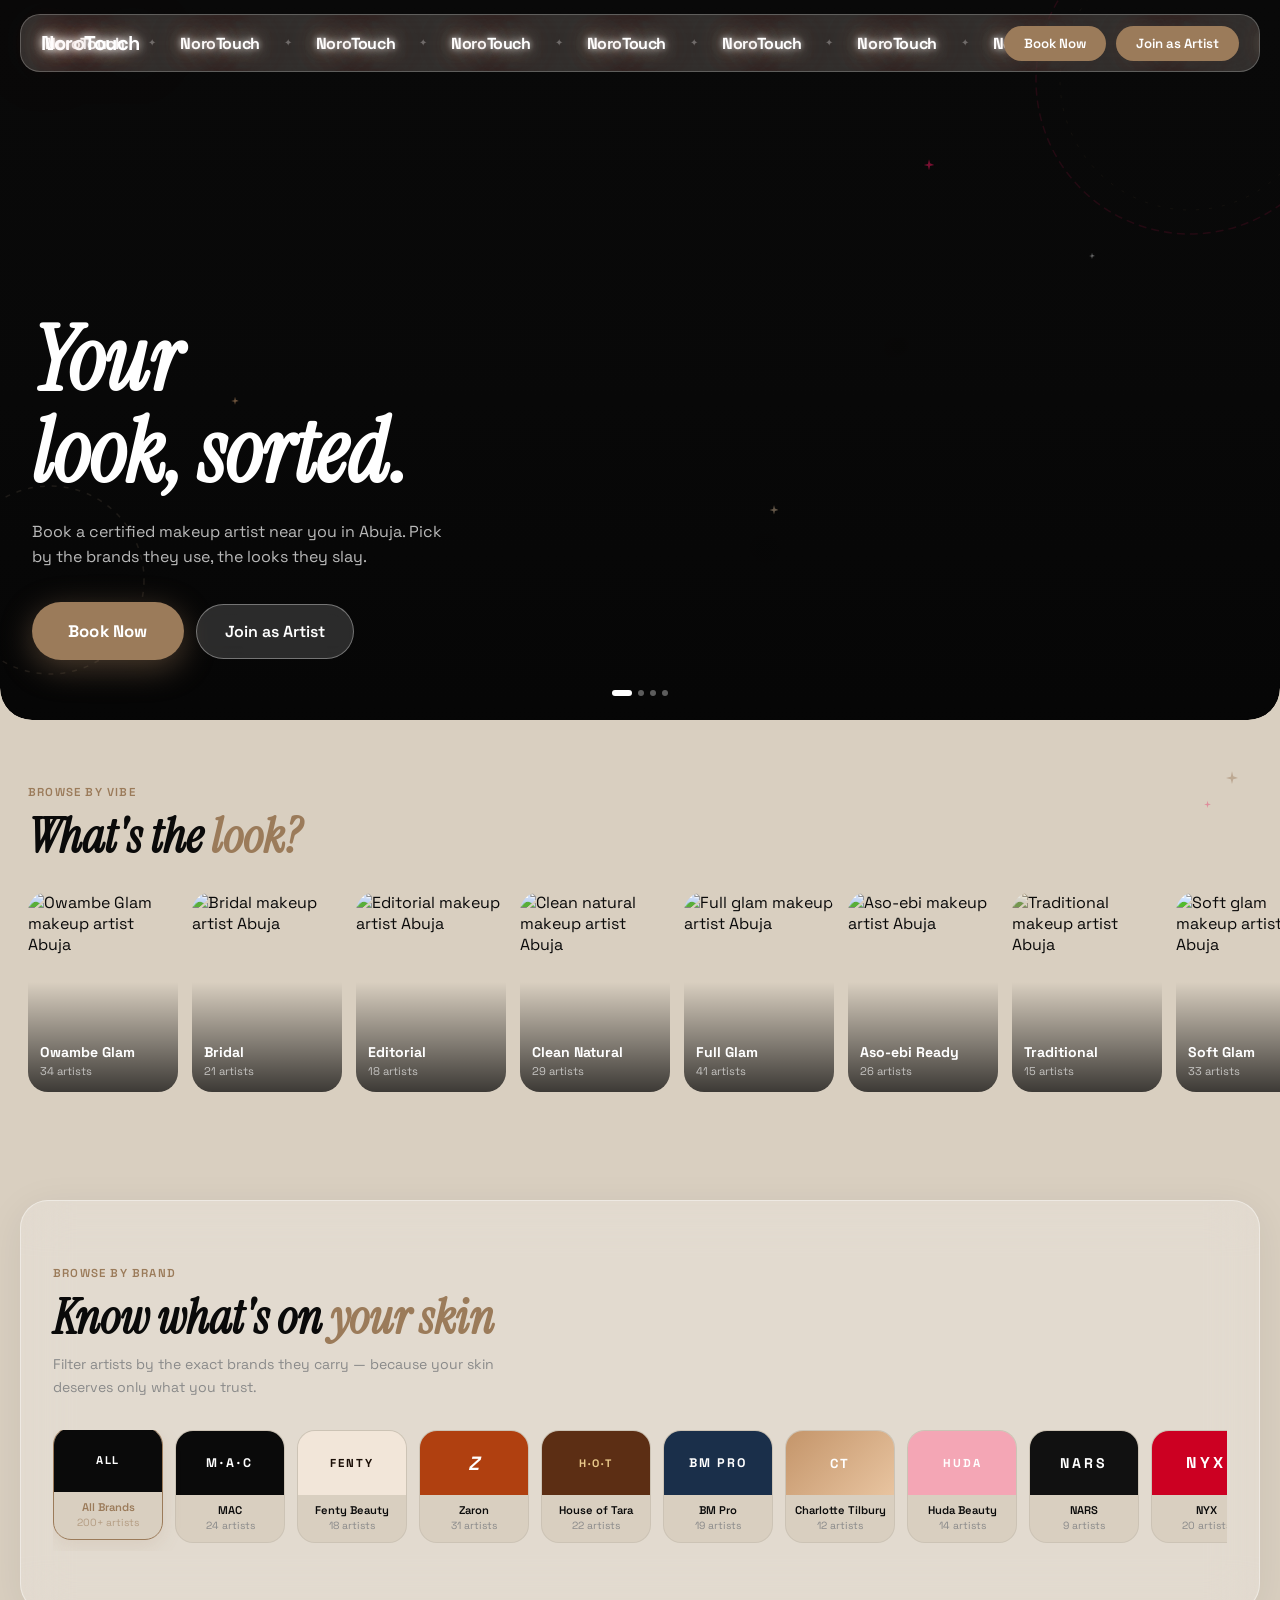
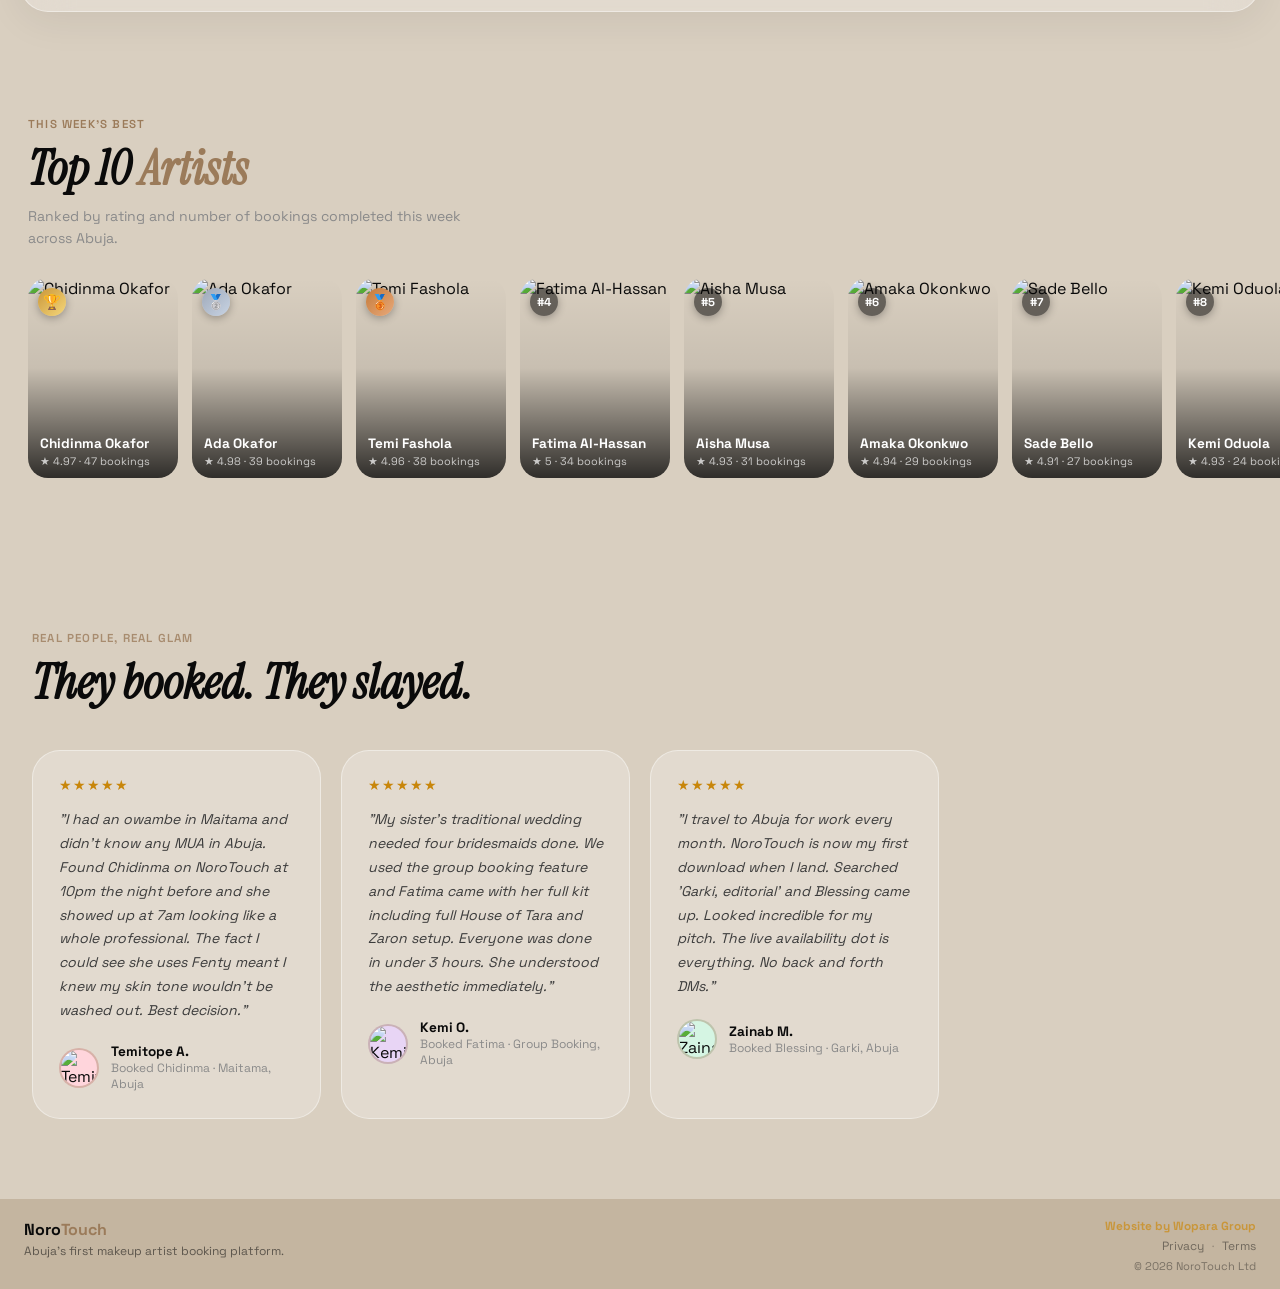
==== commit 5c2d5821: "mm" ====
--- a/index.html
+++ b/index.html
@@ -345,8 +345,8 @@
 </div>
 
 <!-- TOP 10 OF THE WEEK LEADERBOARD -->
-<section id="leaderboard" aria-label="Top artists this week" style="padding:60px 0 60px 32px;background:#D9CFC0">
-  <div class="reveal" style="margin-bottom:28px;padding-right:32px">
+<section id="leaderboard" aria-label="Top artists this week">
+  <div class="leaderboard-head reveal">
     <div class="tag">This week's best</div>
     <h2 class="section-title">Top 10 <em style="color:var(--pink)">Artists</em></h2>
     <p style="font-size:.88rem;color:var(--ink3);margin-top:8px;max-width:480px;line-height:1.6">Ranked by rating and number of bookings completed this week across Abuja.</p>
--- a/css/styles.css
+++ b/css/styles.css
@@ -4,6 +4,7 @@
   --gold:#C9963A;--gold-bg:#FDF5E6;
   --green:#00C48C;--red:#FF3B30;
   --bg:#EDE7DC;--white:#FFFFFF;--border:#DDD5C5;
+  --page-gutter:clamp(16px,2.8vw,28px);
   --r:18px;--r2:28px;
   --shadow:0 4px 24px rgba(10,10,10,.08);
   --shadow2:0 16px 56px rgba(10,10,10,.14);
@@ -120,10 +121,10 @@
 /* ─── QUICK BOOK ─── */
 
 /* ─── AESTHETICS ─── */
-#aesthetics{position:relative;z-index:1;margin-top:-32px;padding:92px 0 60px 32px;background:#D9CFC0}
-.aesthetics-head{padding-right:32px;margin-bottom:28px;display:flex;justify-content:space-between;align-items:flex-end}
+#aesthetics{position:relative;z-index:1;margin-top:-32px;padding:92px 0 60px;background:#D9CFC0}
+.aesthetics-head{padding-inline:var(--page-gutter);margin-bottom:28px;display:flex;justify-content:space-between;align-items:flex-end}
 .see-all{font-size:.83rem;font-weight:600;color:var(--pink);cursor:pointer}
-.aesthetics-scroll{display:flex;gap:14px;overflow-x:auto;padding-right:32px;padding-bottom:8px;-ms-overflow-style:none;scrollbar-width:none}
+.aesthetics-scroll{display:flex;gap:14px;overflow-x:auto;padding:0 var(--page-gutter) 8px;-ms-overflow-style:none;scrollbar-width:none;scroll-padding-inline:var(--page-gutter)}
 .aesthetics-scroll::-webkit-scrollbar{display:none}
 .aes-card{flex-shrink:0;width:150px;height:200px;border-radius:20px;overflow:hidden;position:relative;cursor:pointer;transition:transform .25s}
 .aes-card:hover{transform:scale(1.03)}
@@ -194,6 +195,10 @@
 .how-num{font-family:'Instrument Serif',serif;font-size:4rem;font-style:italic;color:var(--border);font-weight:400;line-height:1;margin-bottom:14px}
 .how-step h3{font-size:1.05rem;font-weight:700;margin-bottom:8px}
 .how-step p{font-size:.85rem;color:var(--ink3);line-height:1.65}
+
+/* ─── LEADERBOARD ─── */
+#leaderboard{padding:60px 0;background:#D9CFC0}
+.leaderboard-head{padding-inline:var(--page-gutter);margin-bottom:28px}
 
 /* ─── TESTIMONIALS ─── */
 #reviews{padding:80px 32px;background:#D9CFC0;color:var(--ink)}
@@ -325,12 +330,9 @@
   .nav-logo{font-size:1.1rem;flex-shrink:0}
   #navBookBtn{padding:9px 16px;font-size:.78rem;white-space:nowrap}
   #hero .hero-content{padding:0 20px}
-  #aesthetics,#reviews,footer{padding-left:20px;padding-right:20px}
+  #reviews,footer{padding-left:20px;padding-right:20px}
   .brands-wrap{padding:28px 12px}
   #brands{padding-left:20px;padding-right:20px}
-  #aesthetics{padding-left:0}
-  .aesthetics-head{padding:0 20px}
-  .aesthetics-scroll{padding-right:20px}
   .how-grid{grid-template-columns:1fr}
   .mob-nav{display:none}
 }
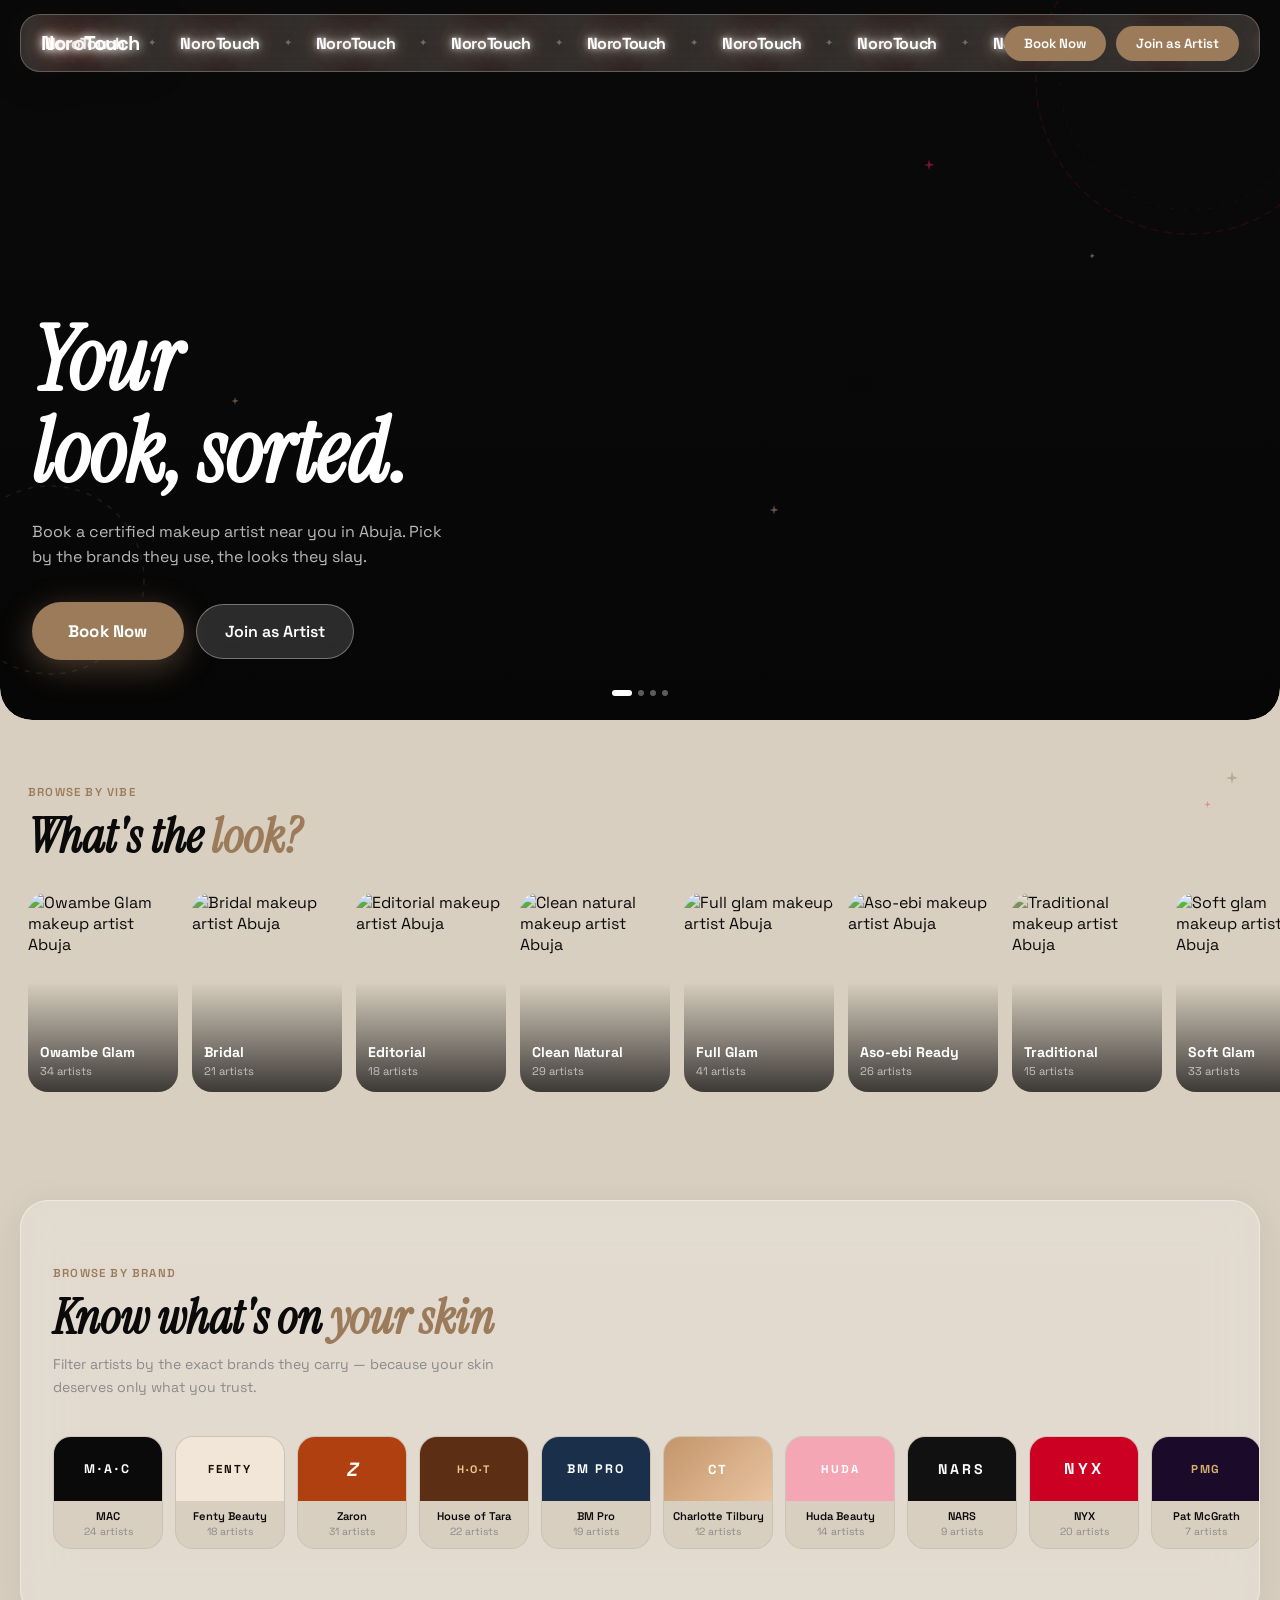
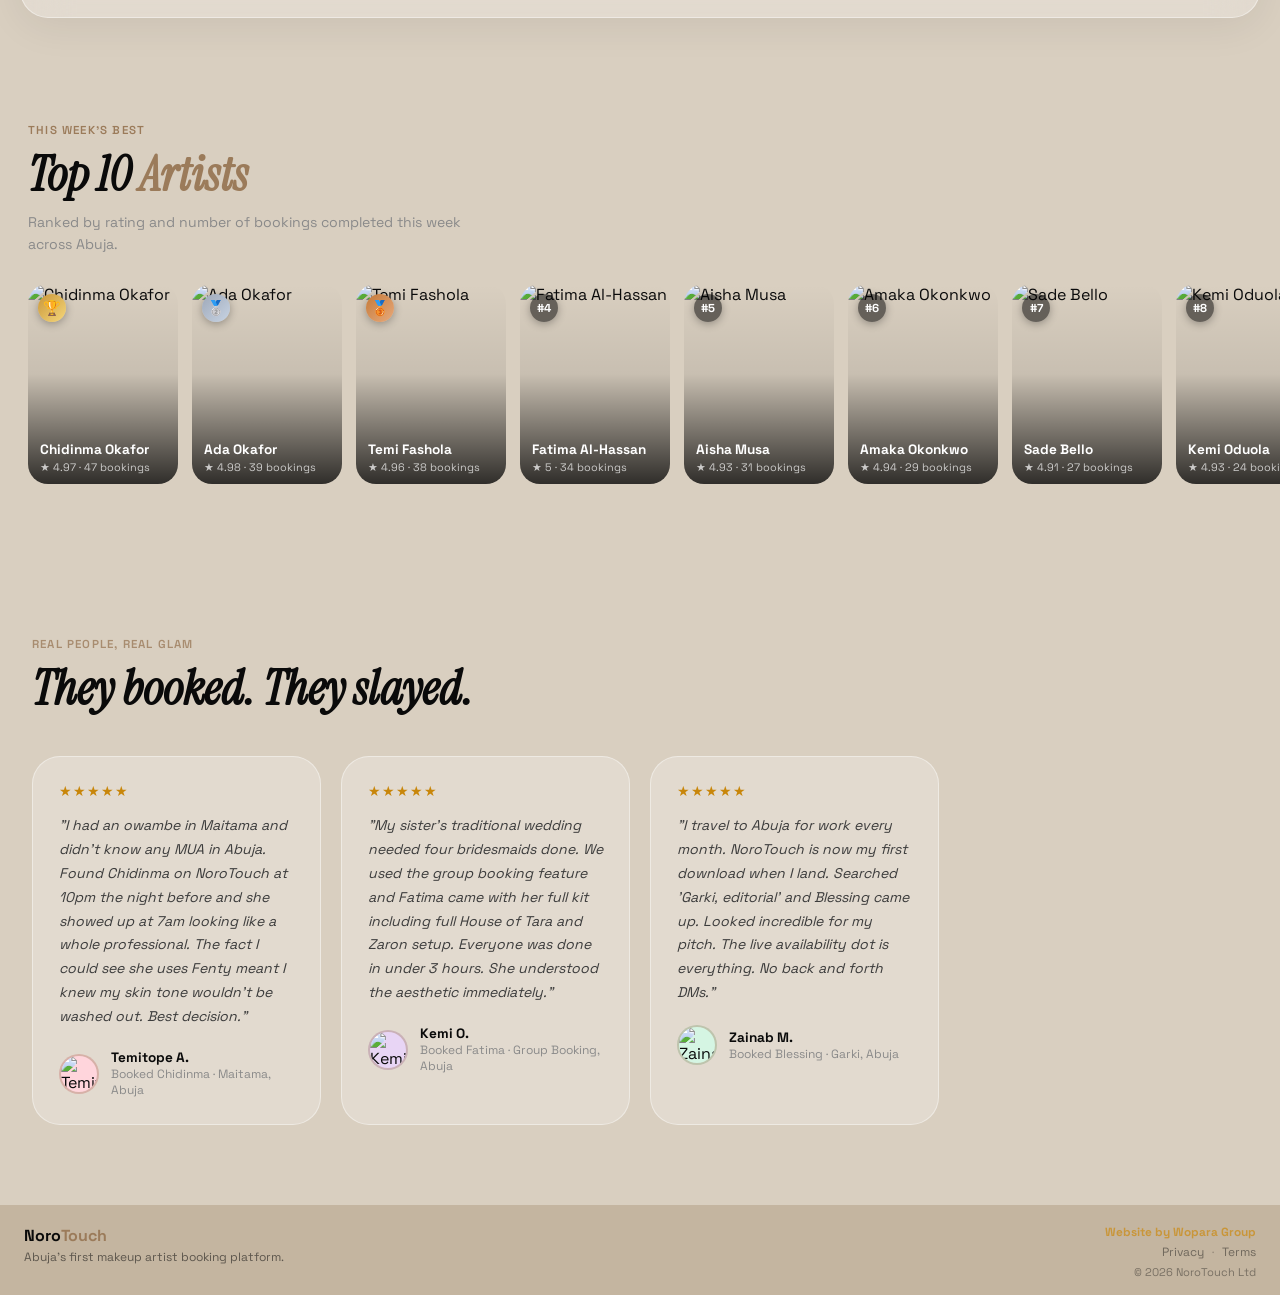
==== commit 2eb0d784: "refactor: remove all-brands filter tile from brands grid" ====
--- a/index.html
+++ b/index.html
@@ -267,11 +267,7 @@
   </div>
   <div class="brand-scroll" id="brandsGrid" role="list">
 
-    <button class="brand-tile active" data-brand="all" onclick="openBookingFlow(null,this.dataset.brand)" role="listitem">
-      <div class="brand-mark" style="background:var(--ink);color:#fff;font-size:.7rem">ALL</div>
-      <div class="b-name">All Brands</div>
-      <div class="b-count">200+ artists</div>
-    </button>
+
 
     <button class="brand-tile" data-brand="mac" onclick="openBookingFlow(null,this.dataset.brand)" role="listitem">
       <div class="brand-mark" style="background:#0A0A0A;color:#fff;font-size:.78rem;letter-spacing:3px">M·A·C</div>
--- a/css/styles.css
+++ b/css/styles.css
@@ -138,9 +138,9 @@
 
 /* ─── BRANDS ─── */
 .brands-wrap{background:#D9CFC0;padding:40px 20px}
-#brands{padding:60px 32px;background:rgba(255,255,255,.24);backdrop-filter:blur(24px);-webkit-backdrop-filter:blur(24px);border:1px solid rgba(255,255,255,.42);border-radius:28px;box-shadow:0 8px 40px rgba(10,10,10,.07)}
+#brands{padding:60px 32px;background:rgba(255,255,255,.24);backdrop-filter:blur(24px);-webkit-backdrop-filter:blur(24px);border:1px solid rgba(255,255,255,.42);border-radius:28px;box-shadow:0 8px 40px rgba(10,10,10,.07);overflow:hidden}
 .brands-head{margin-bottom:32px}
-.brand-scroll{display:flex;gap:12px;overflow-x:auto;padding-bottom:8px;-ms-overflow-style:none;scrollbar-width:none}
+.brand-scroll{display:flex;gap:12px;overflow-x:auto;padding:6px 32px 8px;margin:0 -32px;-ms-overflow-style:none;scrollbar-width:none;scroll-padding-inline:32px;transition:padding-left .3s ease}
 .brand-scroll::-webkit-scrollbar{display:none}
 .brand-tile{flex-shrink:0;background:#D9CFC0;border:1.5px solid rgba(0,0,0,.06);border-radius:18px;overflow:hidden;cursor:pointer;text-align:center;transition:all .22s;width:110px}
 .brand-tile:hover,.brand-tile.active{border-color:var(--pink);box-shadow:0 6px 20px rgba(155,123,90,.14);transform:translateY(-3px)}
@@ -338,7 +338,17 @@
 }
 @media(max-width:600px){
   .how-grid{grid-template-columns:1fr}
-  .reviews-grid{grid-template-columns:1fr}
+  /* ── Reviews card stack (mobile) ── */
+  .reviews-grid{grid-template-columns:1fr;display:block;position:relative;perspective:600px}
+  .reviews-grid .r-card{position:absolute;top:0;left:0;right:0;background:#E8E0D4;border-color:rgba(200,190,175,.5);transition:transform .5s cubic-bezier(.32,.72,.45,1),opacity .4s ease;transform-origin:center top;will-change:transform,opacity}
+  .reviews-grid .r-card:nth-child(1){z-index:3;transform:translateY(0) scale(1);opacity:1}
+  .reviews-grid .r-card:nth-child(2){z-index:2;transform:translateY(14px) scale(.97);opacity:1}
+  .reviews-grid .r-card:nth-child(3){z-index:1;transform:translateY(28px) scale(.94);opacity:1}
+  .reviews-grid .r-card.card-out{transform:translateX(-110%) rotate(-8deg)!important;opacity:0!important;z-index:0!important;pointer-events:none}
+  .reviews-grid .r-card.card-front{z-index:3!important;transform:translateY(0) scale(1)!important;opacity:1!important}
+  .reviews-grid .r-card.card-mid{z-index:2!important;transform:translateY(14px) scale(.97)!important;opacity:1!important}
+  .reviews-grid .r-card.card-back{z-index:1!important;transform:translateY(28px) scale(.94)!important;opacity:1!important}
+  .reviews-grid .r-card.card-hidden{z-index:0!important;transform:translateY(36px) scale(.91)!important;opacity:0!important}
   .artists-grid{grid-template-columns:1fr}
   input,select,textarea{font-size:16px!important}
   .auth-box{max-height:96svh}
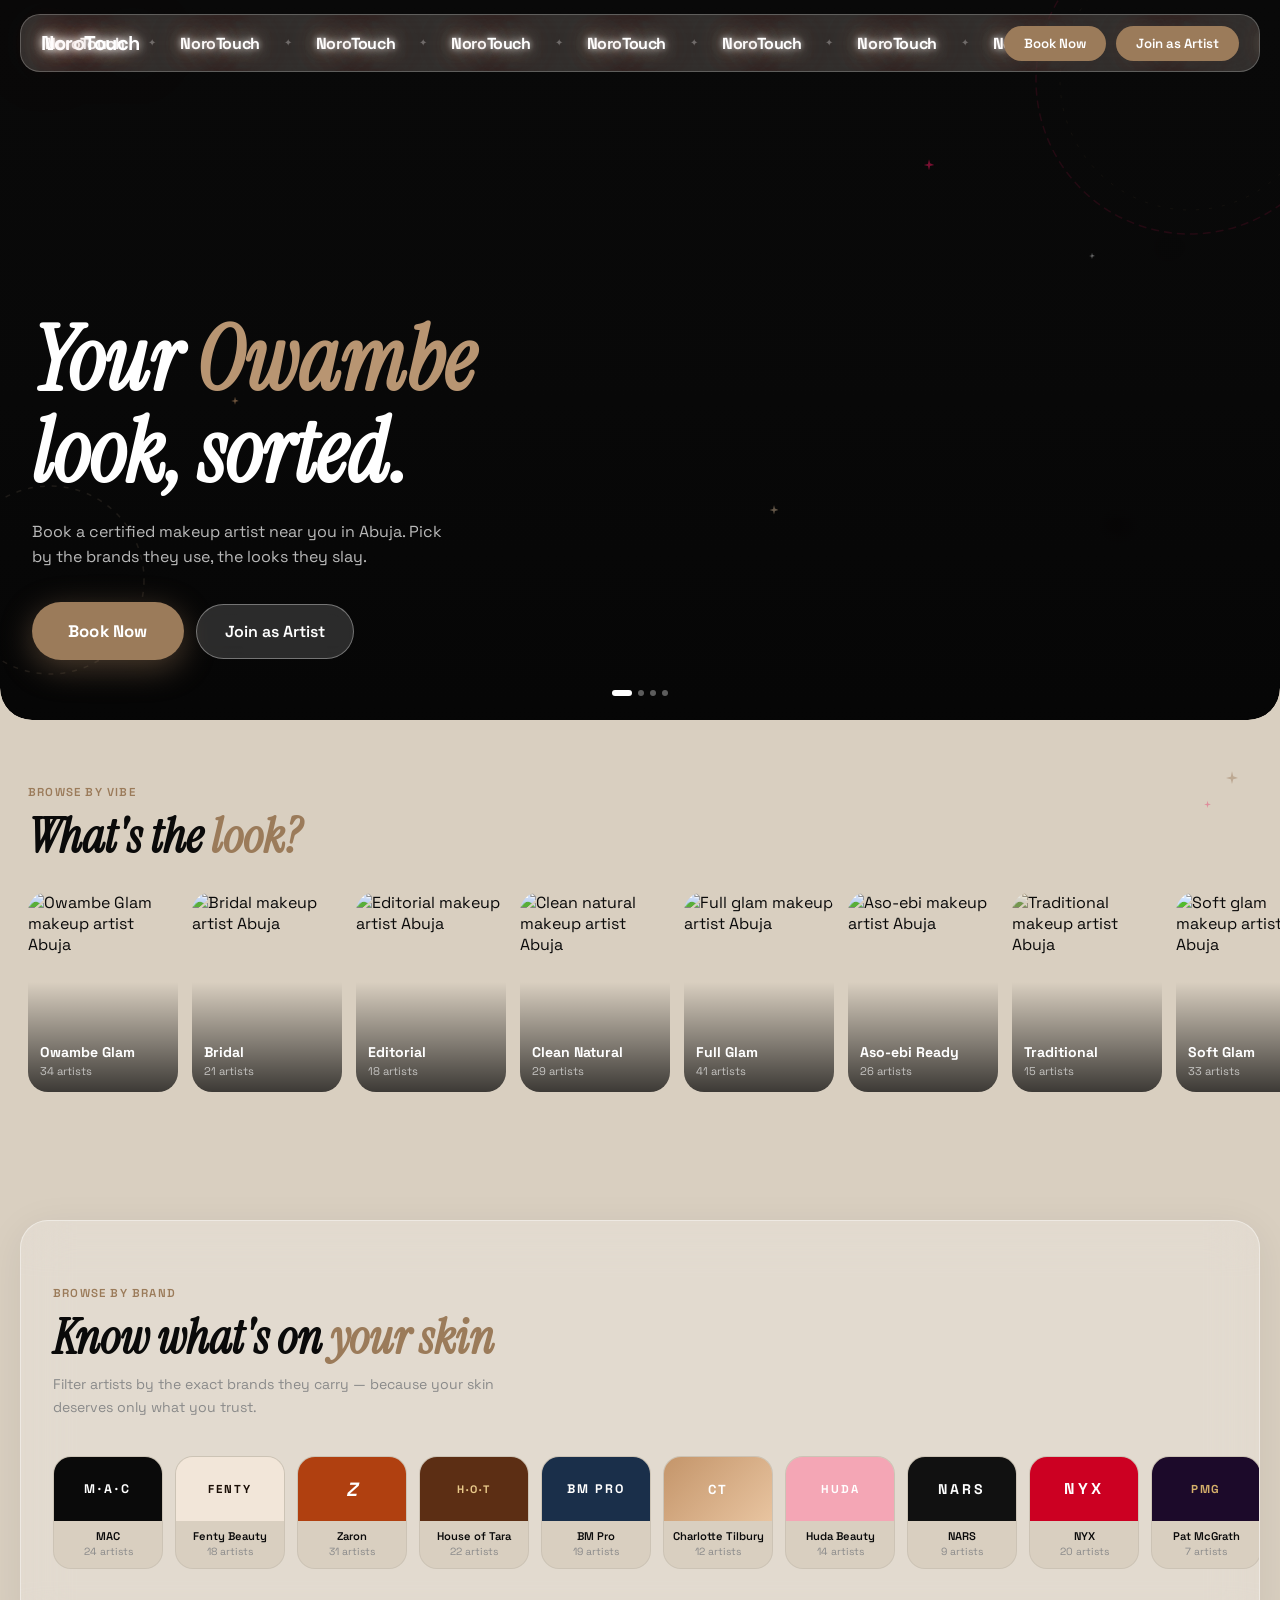
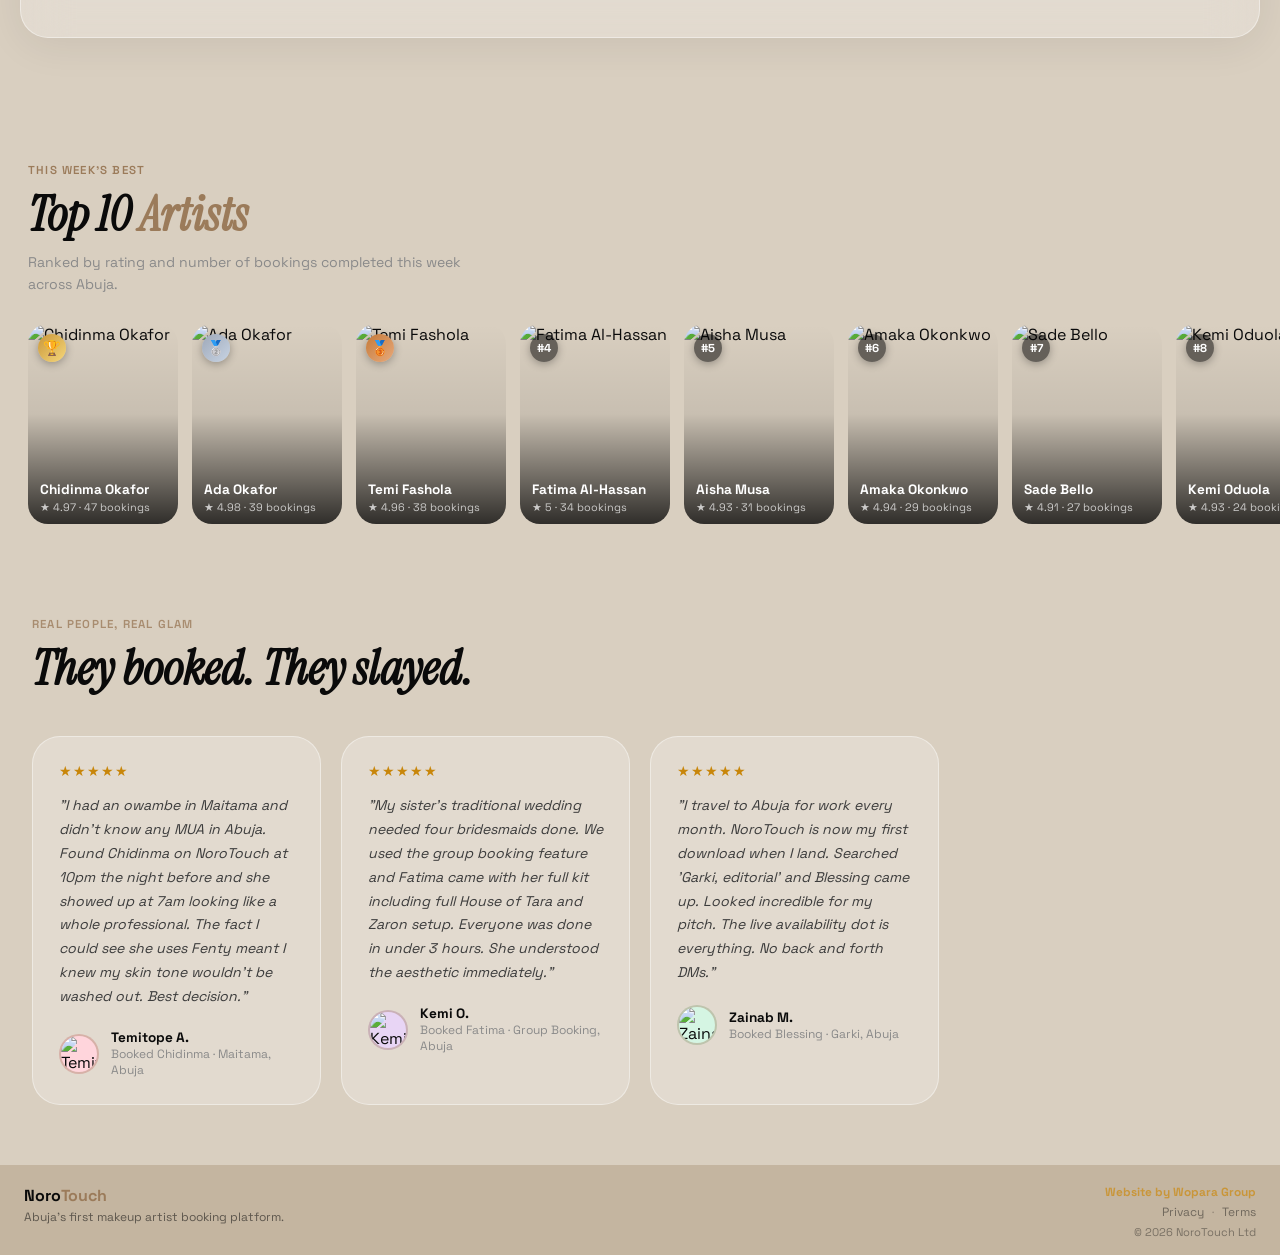
==== commit 6c520354: "refactor: replace mobile testimonial card stack with horizontal scroll and update authentication tab" ====
--- a/index.html
+++ b/index.html
@@ -491,7 +491,7 @@
           <input type="password" class="a-field" id="suPassword" placeholder="At least 8 characters" required minlength="8"/>
           <button type="submit" class="auth-submit-btn" id="suBtn">Create Account →</button>
         </form>
-        <p style="font-size:.75rem;color:var(--ink3);text-align:center;margin-top:14px;line-height:1.5">By signing up you agree to our <span style="color:var(--pink);cursor:pointer">Terms</span> and <span style="color:var(--pink);cursor:pointer">Privacy</span></p>
+        <p style="font-size:.75rem;color:var(--ink3);text-align:center;margin-top:14px;line-height:1.5">By signing up you agree to our <a href="terms.html" style="color:var(--pink);font-weight:600">Terms</a> and <a href="privacy.html" style="color:var(--pink);font-weight:600">Privacy</a></p>
       </div>
 
       <!-- SUCCESS -->
@@ -697,7 +697,7 @@
               <input type="password" class="a-field" id="cardSuPassword" placeholder="At least 8 characters" required minlength="8" style="width:100%;background:rgba(255,255,255,.1);backdrop-filter:blur(8px);border:1.5px solid rgba(255,255,255,.2);border-radius:14px;padding:14px 16px;font-family:inherit;font-size:16px;color:#fff;outline:none;transition:border-color .18s;margin-bottom:18px;box-sizing:border-box" onfocus="this.style.borderColor='rgba(155,123,90,.8)'" onblur="this.style.borderColor='rgba(255,255,255,.2)'"/>
               <button type="submit" class="bf-next-btn" id="cardSuBtn" style="width:100%;font-size:.92rem;padding:15px">Create Account →</button>
             </form>
-            <p style="font-size:.72rem;color:rgba(255,255,255,.38);text-align:center;margin-top:14px;line-height:1.5">By signing up you agree to our <span style="color:var(--pink);cursor:pointer">Terms</span> and <span style="color:var(--pink);cursor:pointer">Privacy</span></p>
+            <p style="font-size:.72rem;color:rgba(255,255,255,.38);text-align:center;margin-top:14px;line-height:1.5">By signing up you agree to our <a href="terms.html" style="color:var(--pink);font-weight:600">Terms</a> and <a href="privacy.html" style="color:var(--pink);font-weight:600">Privacy</a></p>
           </div>
           <!-- Success -->
           <div id="cardPanelAuthSuccess" style="display:none;text-align:center;padding:24px 0">
@@ -794,7 +794,7 @@
             <input type="password" id="bfSuPassword" placeholder="At least 8 characters" required minlength="8" style="width:100%;background:rgba(255,255,255,.1);backdrop-filter:blur(8px);border:1.5px solid rgba(255,255,255,.2);border-radius:14px;padding:14px 16px;font-family:inherit;font-size:16px;color:#fff;outline:none;transition:border-color .18s;margin-bottom:18px;box-sizing:border-box" onfocus="this.style.borderColor='rgba(155,123,90,.8)'" onblur="this.style.borderColor='rgba(255,255,255,.2)'"/>
             <button type="submit" id="bfSuBtn" class="bf-next-btn" style="width:100%;font-size:.92rem;padding:15px">Create Account →</button>
           </form>
-          <p style="font-size:.72rem;color:rgba(255,255,255,.38);text-align:center;margin-top:14px;line-height:1.5">By signing up you agree to our <span style="color:var(--pink);cursor:pointer">Terms</span> and <span style="color:var(--pink);cursor:pointer">Privacy</span></p>
+          <p style="font-size:.72rem;color:rgba(255,255,255,.38);text-align:center;margin-top:14px;line-height:1.5">By signing up you agree to our <a href="terms.html" style="color:var(--pink);font-weight:600">Terms</a> and <a href="privacy.html" style="color:var(--pink);font-weight:600">Privacy</a></p>
         </div>
         <!-- OTP Reset panel -->
         <div id="bfPanelOtpReset" style="display:none">
--- a/css/styles.css
+++ b/css/styles.css
@@ -137,7 +137,7 @@
 .aes-card.selected::after{content:'✓';position:absolute;top:10px;right:10px;background:var(--pink);color:#fff;width:22px;height:22px;border-radius:50%;display:flex;align-items:center;justify-content:center;font-size:.72rem;font-weight:700}
 
 /* ─── BRANDS ─── */
-.brands-wrap{background:#D9CFC0;padding:40px 20px}
+.brands-wrap{background:#D9CFC0;padding:60px 20px}
 #brands{padding:60px 32px;background:rgba(255,255,255,.24);backdrop-filter:blur(24px);-webkit-backdrop-filter:blur(24px);border:1px solid rgba(255,255,255,.42);border-radius:28px;box-shadow:0 8px 40px rgba(10,10,10,.07);overflow:hidden}
 .brands-head{margin-bottom:32px}
 .brand-scroll{display:flex;gap:12px;overflow-x:auto;padding:6px 32px 8px;margin:0 -32px;-ms-overflow-style:none;scrollbar-width:none;scroll-padding-inline:32px;transition:padding-left .3s ease}
@@ -201,7 +201,7 @@
 .leaderboard-head{padding-inline:var(--page-gutter);margin-bottom:28px}
 
 /* ─── TESTIMONIALS ─── */
-#reviews{padding:80px 32px;background:#D9CFC0;color:var(--ink)}
+#reviews{padding:20px 32px 60px;background:#D9CFC0;color:var(--ink)}
 .reviews-head{margin-bottom:40px}
 .reviews-head .section-title{color:var(--ink)}
 .reviews-grid{display:grid;grid-template-columns:repeat(auto-fill,minmax(280px,1fr));gap:20px}
@@ -338,17 +338,10 @@
 }
 @media(max-width:600px){
   .how-grid{grid-template-columns:1fr}
-  /* ── Reviews card stack (mobile) ── */
-  .reviews-grid{grid-template-columns:1fr;display:block;position:relative;perspective:600px}
-  .reviews-grid .r-card{position:absolute;top:0;left:0;right:0;background:#E8E0D4;border-color:rgba(200,190,175,.5);transition:transform .5s cubic-bezier(.32,.72,.45,1),opacity .4s ease;transform-origin:center top;will-change:transform,opacity}
-  .reviews-grid .r-card:nth-child(1){z-index:3;transform:translateY(0) scale(1);opacity:1}
-  .reviews-grid .r-card:nth-child(2){z-index:2;transform:translateY(14px) scale(.97);opacity:1}
-  .reviews-grid .r-card:nth-child(3){z-index:1;transform:translateY(28px) scale(.94);opacity:1}
-  .reviews-grid .r-card.card-out{transform:translateX(-110%) rotate(-8deg)!important;opacity:0!important;z-index:0!important;pointer-events:none}
-  .reviews-grid .r-card.card-front{z-index:3!important;transform:translateY(0) scale(1)!important;opacity:1!important}
-  .reviews-grid .r-card.card-mid{z-index:2!important;transform:translateY(14px) scale(.97)!important;opacity:1!important}
-  .reviews-grid .r-card.card-back{z-index:1!important;transform:translateY(28px) scale(.94)!important;opacity:1!important}
-  .reviews-grid .r-card.card-hidden{z-index:0!important;transform:translateY(36px) scale(.91)!important;opacity:0!important}
+  /* ── Reviews horizontal scroll (mobile) ── */
+  .reviews-grid{display:flex;gap:14px;overflow-x:auto;padding:0 20px 8px;margin:0 -20px;-ms-overflow-style:none;scrollbar-width:none;scroll-snap-type:x mandatory;scroll-padding-inline:20px}
+  .reviews-grid::-webkit-scrollbar{display:none}
+  .reviews-grid .r-card{flex-shrink:0;width:85vw;max-width:340px;scroll-snap-align:start}
   .artists-grid{grid-template-columns:1fr}
   input,select,textarea{font-size:16px!important}
   .auth-box{max-height:96svh}
@@ -379,9 +372,9 @@
 .auth-brand span{color:var(--pink2)}
 .auth-panel-title{font-family:'Instrument Serif',serif;font-size:1.85rem;font-style:italic;color:#fff;margin-bottom:7px}
 .auth-panel-sub{font-size:.84rem;color:rgba(255,255,255,.74);line-height:1.6;max-width:320px;margin:0 auto}
-.auth-tabs{display:flex;border-bottom:1px solid rgba(221,213,197,.85);margin:0;padding:0 32px;background:rgba(237,231,220,.92);position:relative;z-index:1}
-.auth-tab{flex:1;background:none;border:none;border-bottom:2.5px solid transparent;padding:11px 8px;font-family:inherit;font-size:.85rem;font-weight:600;color:var(--ink3);cursor:pointer;transition:all .18s;margin-bottom:-1px}
-.auth-tab.active{color:var(--pink);border-bottom-color:var(--pink)}
+.auth-tabs{display:flex;gap:4px;margin:0 auto;padding:4px;background:rgba(221,213,197,.5);border-radius:50px;position:relative;z-index:1;width:fit-content;min-width:220px}
+.auth-tab{flex:1;background:none;border:none;border-radius:46px;padding:10px 24px;font-family:inherit;font-size:.85rem;font-weight:600;color:var(--ink3);cursor:pointer;transition:all .2s}
+.auth-tab.active{color:var(--pink);background:var(--white);box-shadow:0 2px 8px rgba(0,0,0,.08)}
 .auth-body{padding:24px 32px 32px;background:rgba(237,231,220,.94);backdrop-filter:blur(22px)}
 .auth-panel{display:none}
 .auth-panel.active{display:block}
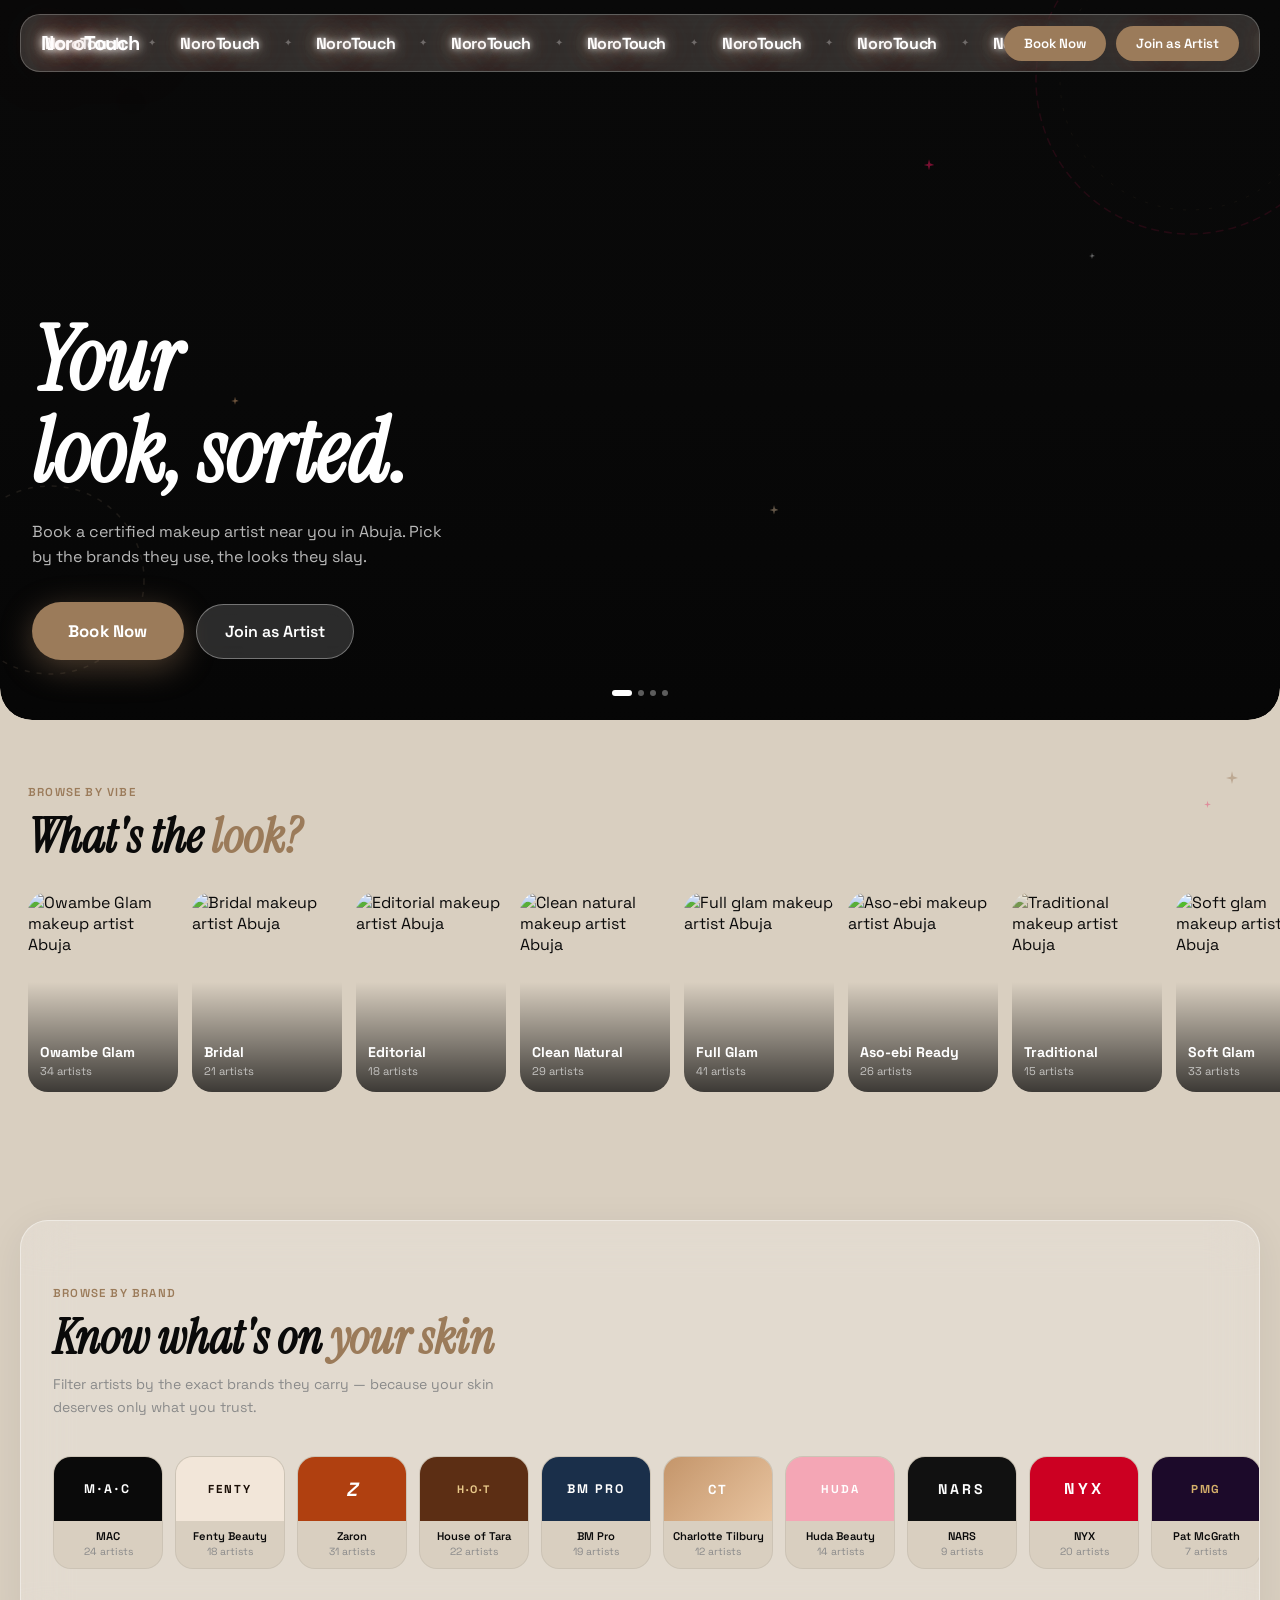
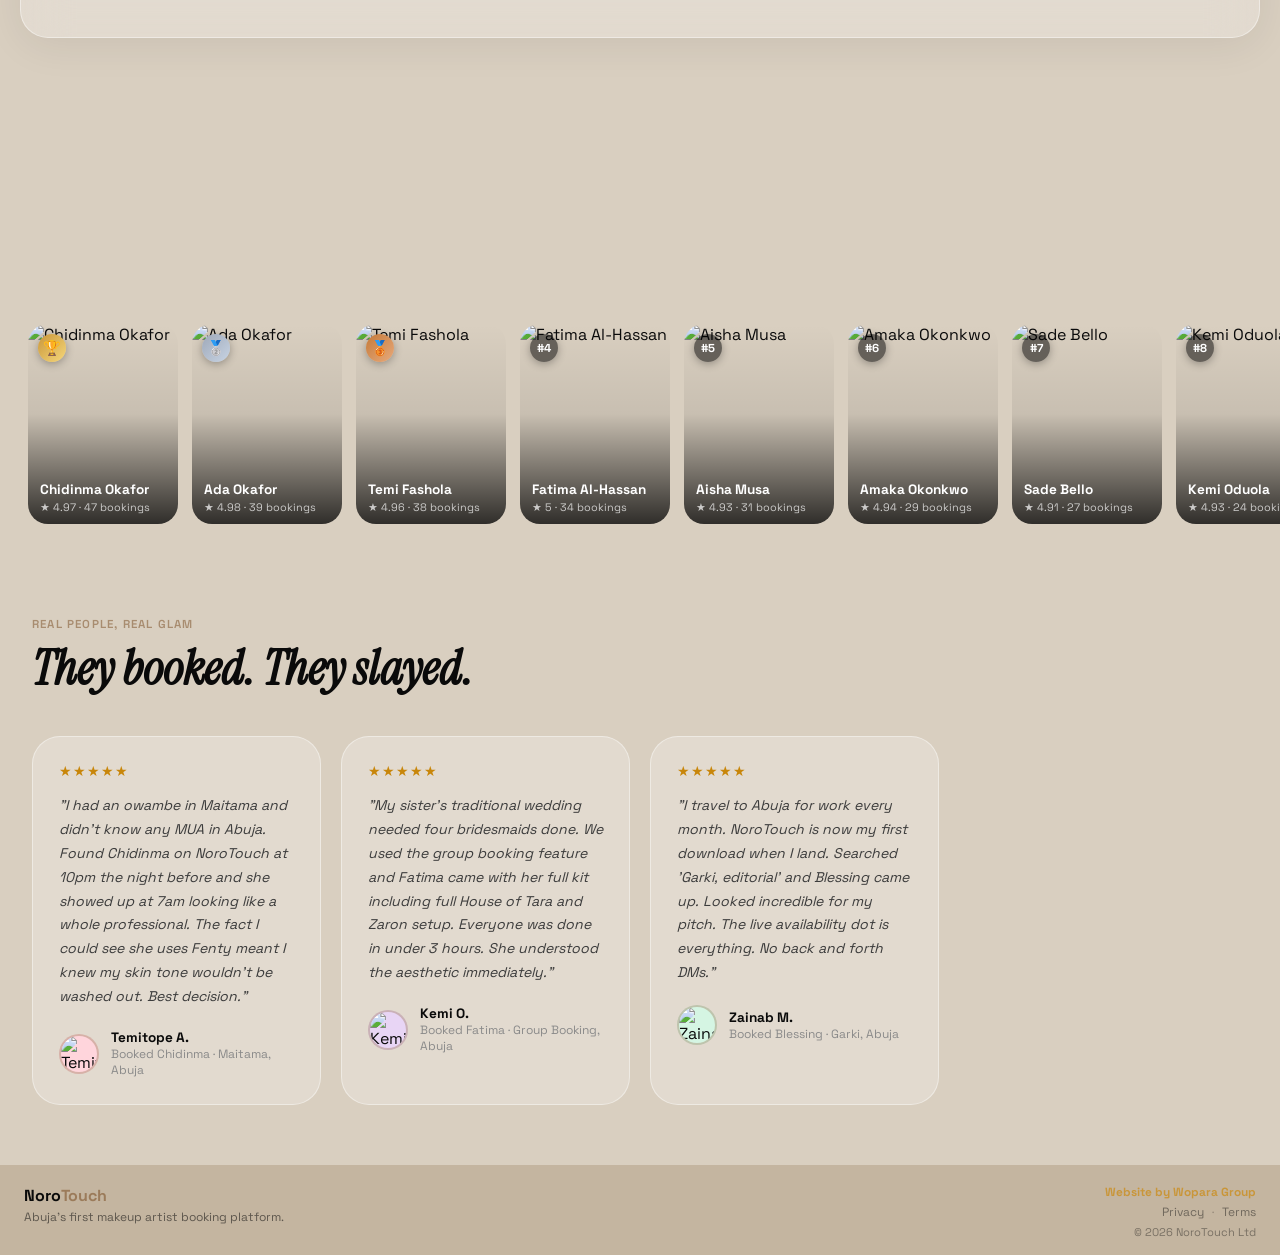
==== commit c9323652: "feat: enhance mobile reviews display and add new features - Refactor mobile reviews layout to use a " ====
--- a/index.html
+++ b/index.html
@@ -470,7 +470,7 @@
           <label class="a-field-label">Email address</label>
           <input type="email" class="a-field" id="siEmail" placeholder="you@example.com" required autocomplete="email"/>
           <label class="a-field-label">Password</label>
-          <input type="password" class="a-field" id="siPassword" placeholder="••••••••" required/>
+          <input type="password" class="a-field" id="siPassword" placeholder="••••••••" required autocomplete="current-password"/>
           <span class="auth-forgot-link" onclick="showForgotPassword()">Forgot password?</span>
           <button type="submit" class="auth-submit-btn" id="siBtn">Sign In →</button>
         </form>
@@ -488,7 +488,7 @@
           <label class="a-field-label">Phone number</label>
           <input type="tel" class="a-field" id="suPhone" placeholder="+234 800 000 0000" required autocomplete="tel"/>
           <label class="a-field-label">Password</label>
-          <input type="password" class="a-field" id="suPassword" placeholder="At least 8 characters" required minlength="8"/>
+          <input type="password" class="a-field" id="suPassword" placeholder="At least 8 characters" required minlength="8" autocomplete="new-password"/>
           <button type="submit" class="auth-submit-btn" id="suBtn">Create Account →</button>
         </form>
         <p style="font-size:.75rem;color:var(--ink3);text-align:center;margin-top:14px;line-height:1.5">By signing up you agree to our <a href="terms.html" style="color:var(--pink);font-weight:600">Terms</a> and <a href="privacy.html" style="color:var(--pink);font-weight:600">Privacy</a></p>
@@ -550,7 +550,7 @@
         <label class="a-field-label">Phone number</label>
         <input type="tel" class="a-field" id="artPhone" placeholder="+234 800 000 0000" autocomplete="tel"/>
         <label class="a-field-label">Password</label>
-        <input type="password" class="a-field" id="artPassword" placeholder="At least 8 characters" minlength="8"/>
+        <input type="password" class="a-field" id="artPassword" placeholder="At least 8 characters" minlength="8" autocomplete="new-password"/>
         <div class="artist-nav-btns">
           <button class="artist-next-btn" onclick="artistNextStep(1)">Next: Your Craft →</button>
         </div>
@@ -678,7 +678,7 @@
               <label style="font-size:.72rem;font-weight:600;color:rgba(255,255,255,.55);letter-spacing:.5px;text-transform:uppercase;display:block;margin-bottom:6px">Email address</label>
               <input type="email" class="a-field" id="cardSiEmail" placeholder="you@example.com" required autocomplete="email" style="width:100%;background:rgba(255,255,255,.1);backdrop-filter:blur(8px);border:1.5px solid rgba(255,255,255,.2);border-radius:14px;padding:14px 16px;font-family:inherit;font-size:16px;color:#fff;outline:none;transition:border-color .18s;margin-bottom:14px;box-sizing:border-box" onfocus="this.style.borderColor='rgba(155,123,90,.8)'" onblur="this.style.borderColor='rgba(255,255,255,.2)'"/>
               <label style="font-size:.72rem;font-weight:600;color:rgba(255,255,255,.55);letter-spacing:.5px;text-transform:uppercase;display:block;margin-bottom:6px">Password</label>
-              <input type="password" class="a-field" id="cardSiPassword" placeholder="••••••••" required style="width:100%;background:rgba(255,255,255,.1);backdrop-filter:blur(8px);border:1.5px solid rgba(255,255,255,.2);border-radius:14px;padding:14px 16px;font-family:inherit;font-size:16px;color:#fff;outline:none;transition:border-color .18s;margin-bottom:6px;box-sizing:border-box" onfocus="this.style.borderColor='rgba(155,123,90,.8)'" onblur="this.style.borderColor='rgba(255,255,255,.2)'"/>
+              <input type="password" class="a-field" id="cardSiPassword" placeholder="••••••••" required autocomplete="current-password" style="width:100%;background:rgba(255,255,255,.1);backdrop-filter:blur(8px);border:1.5px solid rgba(255,255,255,.2);border-radius:14px;padding:14px 16px;font-family:inherit;font-size:16px;color:#fff;outline:none;transition:border-color .18s;margin-bottom:6px;box-sizing:border-box" onfocus="this.style.borderColor='rgba(155,123,90,.8)'" onblur="this.style.borderColor='rgba(255,255,255,.2)'"/>
               <span onclick="showCardForgotPassword()" style="font-size:.78rem;color:var(--pink);cursor:pointer;display:block;text-align:right;margin-bottom:18px">Forgot password?</span>
               <button type="submit" class="bf-next-btn" id="cardSiBtn" style="width:100%;font-size:.92rem;padding:15px">Sign In →</button>
             </form>
@@ -694,7 +694,7 @@
               <label style="font-size:.72rem;font-weight:600;color:rgba(255,255,255,.55);letter-spacing:.5px;text-transform:uppercase;display:block;margin-bottom:6px">Phone number</label>
               <input type="tel" class="a-field" id="cardSuPhone" placeholder="+234 800 000 0000" required autocomplete="tel" style="width:100%;background:rgba(255,255,255,.1);backdrop-filter:blur(8px);border:1.5px solid rgba(255,255,255,.2);border-radius:14px;padding:14px 16px;font-family:inherit;font-size:16px;color:#fff;outline:none;transition:border-color .18s;margin-bottom:14px;box-sizing:border-box" onfocus="this.style.borderColor='rgba(155,123,90,.8)'" onblur="this.style.borderColor='rgba(255,255,255,.2)'"/>
               <label style="font-size:.72rem;font-weight:600;color:rgba(255,255,255,.55);letter-spacing:.5px;text-transform:uppercase;display:block;margin-bottom:6px">Password</label>
-              <input type="password" class="a-field" id="cardSuPassword" placeholder="At least 8 characters" required minlength="8" style="width:100%;background:rgba(255,255,255,.1);backdrop-filter:blur(8px);border:1.5px solid rgba(255,255,255,.2);border-radius:14px;padding:14px 16px;font-family:inherit;font-size:16px;color:#fff;outline:none;transition:border-color .18s;margin-bottom:18px;box-sizing:border-box" onfocus="this.style.borderColor='rgba(155,123,90,.8)'" onblur="this.style.borderColor='rgba(255,255,255,.2)'"/>
+              <input type="password" class="a-field" id="cardSuPassword" placeholder="At least 8 characters" required minlength="8" autocomplete="new-password" style="width:100%;background:rgba(255,255,255,.1);backdrop-filter:blur(8px);border:1.5px solid rgba(255,255,255,.2);border-radius:14px;padding:14px 16px;font-family:inherit;font-size:16px;color:#fff;outline:none;transition:border-color .18s;margin-bottom:18px;box-sizing:border-box" onfocus="this.style.borderColor='rgba(155,123,90,.8)'" onblur="this.style.borderColor='rgba(255,255,255,.2)'"/>
               <button type="submit" class="bf-next-btn" id="cardSuBtn" style="width:100%;font-size:.92rem;padding:15px">Create Account →</button>
             </form>
             <p style="font-size:.72rem;color:rgba(255,255,255,.38);text-align:center;margin-top:14px;line-height:1.5">By signing up you agree to our <a href="terms.html" style="color:var(--pink);font-weight:600">Terms</a> and <a href="privacy.html" style="color:var(--pink);font-weight:600">Privacy</a></p>
@@ -775,7 +775,7 @@
             <label style="font-size:.72rem;font-weight:600;color:rgba(255,255,255,.55);letter-spacing:.5px;text-transform:uppercase;display:block;margin-bottom:6px">Email address</label>
             <input type="email" id="bfSiEmail" placeholder="you@example.com" required autocomplete="email" style="width:100%;background:rgba(255,255,255,.1);backdrop-filter:blur(8px);border:1.5px solid rgba(255,255,255,.2);border-radius:14px;padding:14px 16px;font-family:inherit;font-size:16px;color:#fff;outline:none;transition:border-color .18s;margin-bottom:14px;box-sizing:border-box" onfocus="this.style.borderColor='rgba(155,123,90,.8)'" onblur="this.style.borderColor='rgba(255,255,255,.2)'" placeholder="you@example.com"/>
             <label style="font-size:.72rem;font-weight:600;color:rgba(255,255,255,.55);letter-spacing:.5px;text-transform:uppercase;display:block;margin-bottom:6px">Password</label>
-            <input type="password" id="bfSiPassword" placeholder="••••••••" required style="width:100%;background:rgba(255,255,255,.1);backdrop-filter:blur(8px);border:1.5px solid rgba(255,255,255,.2);border-radius:14px;padding:14px 16px;font-family:inherit;font-size:16px;color:#fff;outline:none;transition:border-color .18s;margin-bottom:6px;box-sizing:border-box" onfocus="this.style.borderColor='rgba(155,123,90,.8)'" onblur="this.style.borderColor='rgba(255,255,255,.2)'"/>
+            <input type="password" id="bfSiPassword" placeholder="••••••••" required autocomplete="current-password" style="width:100%;background:rgba(255,255,255,.1);backdrop-filter:blur(8px);border:1.5px solid rgba(255,255,255,.2);border-radius:14px;padding:14px 16px;font-family:inherit;font-size:16px;color:#fff;outline:none;transition:border-color .18s;margin-bottom:6px;box-sizing:border-box" onfocus="this.style.borderColor='rgba(155,123,90,.8)'" onblur="this.style.borderColor='rgba(255,255,255,.2)'"/>
             <span onclick="bfShowForgotPassword()" style="font-size:.78rem;color:var(--pink);cursor:pointer;display:block;text-align:right;margin-bottom:18px">Forgot password?</span>
             <button type="submit" id="bfSiBtn" class="bf-next-btn" style="width:100%;font-size:.92rem;padding:15px">Sign In →</button>
           </form>
@@ -791,7 +791,7 @@
             <label style="font-size:.72rem;font-weight:600;color:rgba(255,255,255,.55);letter-spacing:.5px;text-transform:uppercase;display:block;margin-bottom:6px">Phone number</label>
             <input type="tel" id="bfSuPhone" placeholder="+234 800 000 0000" required autocomplete="tel" style="width:100%;background:rgba(255,255,255,.1);backdrop-filter:blur(8px);border:1.5px solid rgba(255,255,255,.2);border-radius:14px;padding:14px 16px;font-family:inherit;font-size:16px;color:#fff;outline:none;transition:border-color .18s;margin-bottom:14px;box-sizing:border-box" onfocus="this.style.borderColor='rgba(155,123,90,.8)'" onblur="this.style.borderColor='rgba(255,255,255,.2)'"/>
             <label style="font-size:.72rem;font-weight:600;color:rgba(255,255,255,.55);letter-spacing:.5px;text-transform:uppercase;display:block;margin-bottom:6px">Password</label>
-            <input type="password" id="bfSuPassword" placeholder="At least 8 characters" required minlength="8" style="width:100%;background:rgba(255,255,255,.1);backdrop-filter:blur(8px);border:1.5px solid rgba(255,255,255,.2);border-radius:14px;padding:14px 16px;font-family:inherit;font-size:16px;color:#fff;outline:none;transition:border-color .18s;margin-bottom:18px;box-sizing:border-box" onfocus="this.style.borderColor='rgba(155,123,90,.8)'" onblur="this.style.borderColor='rgba(255,255,255,.2)'"/>
+            <input type="password" id="bfSuPassword" placeholder="At least 8 characters" required minlength="8" autocomplete="new-password" style="width:100%;background:rgba(255,255,255,.1);backdrop-filter:blur(8px);border:1.5px solid rgba(255,255,255,.2);border-radius:14px;padding:14px 16px;font-family:inherit;font-size:16px;color:#fff;outline:none;transition:border-color .18s;margin-bottom:18px;box-sizing:border-box" onfocus="this.style.borderColor='rgba(155,123,90,.8)'" onblur="this.style.borderColor='rgba(255,255,255,.2)'"/>
             <button type="submit" id="bfSuBtn" class="bf-next-btn" style="width:100%;font-size:.92rem;padding:15px">Create Account →</button>
           </form>
           <p style="font-size:.72rem;color:rgba(255,255,255,.38);text-align:center;margin-top:14px;line-height:1.5">By signing up you agree to our <a href="terms.html" style="color:var(--pink);font-weight:600">Terms</a> and <a href="privacy.html" style="color:var(--pink);font-weight:600">Privacy</a></p>
@@ -879,6 +879,14 @@
         <p class="bf-panel-sub">Pick a tier to filter artists by kit quality.</p>
         <div class="bf-prestige-tabs" id="bfPrestigeLabels"></div>
         <div class="bf-brand-grid" id="bfBrandGrid"></div>
+        <div class="bf-byo-row" id="bfByoRow" onclick="bfToggleByo(this)">
+          <div class="bf-byo-icon">🧴</div>
+          <div class="bf-byo-text">
+            <div class="bf-byo-title">I'll bring my own products</div>
+            <div class="bf-byo-sub">Let your artist know you're supplying the products. Some artists may adjust their rate.</div>
+          </div>
+          <div class="bf-byo-check" id="bfByoCheck"></div>
+        </div>
         <div class="bf-nav-btns">
           <button class="bf-back-btn" onclick="bfPrevStep(3)">← Back</button>
           <button class="bf-next-btn" onclick="bfNextStep(3)">Next: Style →</button>
@@ -902,6 +910,14 @@
       <div class="bf-panel bf-panel-fill" id="bfStep5">
         <div class="bf-panel-title">How should we pick your artist?</div>
         <p class="bf-panel-sub">Let us find someone perfect, or browse and pick yourself.</p>
+        <div class="bf-people-counter">
+          <div class="bf-people-label">How many people?<span>Number of clients needing makeup</span></div>
+          <div class="bf-people-btns">
+            <button class="bf-people-btn" onclick="bfChangePeople(-1)">−</button>
+            <div class="bf-people-num" id="bfPeopleNum">1</div>
+            <button class="bf-people-btn" onclick="bfChangePeople(1)">+</button>
+          </div>
+        </div>
         <div class="bf-fill-scroll">
           <div class="bf-assign-grid">
             <div class="bf-assign-card" id="assignFastest" onclick="bfChooseAssignment('fastest')" style="background-image:url('https://images.unsplash.com/photo-1487412947147-5cebf100ffc2?w=700&q=80');background-color:#1a1a1a">
@@ -944,7 +960,7 @@
       <!-- STEP 6: Custom Artist Select -->
       <div class="bf-panel bf-panel-fill" id="bfStep6">
         <div class="bf-panel-title">Choose your artist</div>
-        <p class="bf-panel-sub">Filtered by your style and brand preferences.</p>
+        <p class="bf-panel-sub" id="bfStep6Sub">Filtered by your style and brand preferences.</p>
         <div class="bf-sort-row">
           <button class="bf-sort-chip active" onclick="bfSort('nearest',this)">Nearest</button>
           <button class="bf-sort-chip" onclick="bfSort('rating',this)">Top Rated</button>
@@ -957,6 +973,7 @@
         <div class="bf-nav-btns">
           <button class="bf-back-btn" onclick="bfPrevStep(6)">← Back</button>
           <button class="bf-next-btn" id="bfSelectArtistBtn" onclick="bfNextStep(6)" disabled>Confirm Artist →</button>
+
         </div>
       </div>
 
@@ -981,11 +998,12 @@
         </div>
       </div>
 
-      <!-- STEP 8: Payment -->
+      <!-- STEP 8: Deposit Payment -->
       <div class="bf-panel" id="bfStep8">
-        <div class="bf-panel-title">Payment</div>
-        <p class="bf-panel-sub">Choose how you'd like to pay for your booking.</p>
-        <div id="bfPayRecap" style="display:flex;align-items:center;gap:12px;background:var(--bg);border-radius:14px;padding:14px 16px;margin-bottom:24px"></div>
+        <div class="bf-panel-title">Deposit Payment</div>
+        <p class="bf-panel-sub">Pay a 50% deposit to confirm your booking. The remaining balance is paid to the artist on the day.</p>
+        <div id="bfPayRecap" style="display:flex;align-items:center;gap:12px;background:var(--bg);border-radius:14px;padding:14px 16px;margin-bottom:16px"></div>
+        <div class="bf-deposit-note">You're paying a <strong>50% deposit</strong> today. The balance is paid directly to your artist after the session.</div>
         <div style="font-size:.72rem;font-weight:700;color:var(--ink3);letter-spacing:.5px;text-transform:uppercase;margin-bottom:10px">Payment method</div>
         <div style="display:flex;flex-direction:column;gap:10px;margin-bottom:20px">
           <button class="bf-pay-opt" id="bfPayCard" onclick="bfSelectPayMethod('card',this)">💳&ensp;Pay with Card</button>
@@ -1002,7 +1020,7 @@
         </div>
         <div class="bf-nav-btns">
           <button class="bf-back-btn" onclick="bfGoToStep(7)">← Back</button>
-          <button class="bf-next-btn" id="bfPayBtn" onclick="bfCompletePayment()">Pay Now →</button>
+          <button class="bf-next-btn" id="bfPayBtn" onclick="bfCompletePayment()">Pay Deposit →</button>
         </div>
       </div>
 
--- a/css/styles.css
+++ b/css/styles.css
@@ -338,10 +338,14 @@
 }
 @media(max-width:600px){
   .how-grid{grid-template-columns:1fr}
-  /* ── Reviews horizontal scroll (mobile) ── */
-  .reviews-grid{display:flex;gap:14px;overflow-x:auto;padding:0 20px 8px;margin:0 -20px;-ms-overflow-style:none;scrollbar-width:none;scroll-snap-type:x mandatory;scroll-padding-inline:20px}
-  .reviews-grid::-webkit-scrollbar{display:none}
-  .reviews-grid .r-card{flex-shrink:0;width:85vw;max-width:340px;scroll-snap-align:start}
+  /* ── Reviews stack (mobile) ── */
+  #reviews{padding-left:20px;padding-right:20px}
+  .reviews-stack-wrap{position:relative;touch-action:pan-y;padding:0 4px}
+  .reviews-grid{display:block;position:relative;overflow:visible;margin:0;padding:0}
+  .reviews-grid .r-card{position:absolute;top:0;left:0;right:0;width:100%;margin:0;max-width:none;transition:transform .42s cubic-bezier(.32,0,.15,1),opacity .42s}
+  .rev-stack-dots{display:flex;justify-content:center;gap:7px;margin-top:16px}
+  .rev-stack-dot{width:6px;height:6px;border-radius:50%;background:var(--border);transition:background .3s,width .3s;cursor:pointer}
+  .rev-stack-dot.active{background:var(--pink);width:18px;border-radius:4px}
   .artists-grid{grid-template-columns:1fr}
   input,select,textarea{font-size:16px!important}
   .auth-box{max-height:96svh}
@@ -602,3 +606,26 @@
 .bf-next-btn:hover{opacity:.88}
 .bf-next-btn:disabled{opacity:.5;cursor:default}
 .bf-section-lbl{font-size:.75rem;font-weight:700;letter-spacing:.8px;text-transform:uppercase;color:var(--ink3);margin-bottom:10px;display:block}
+
+/* ─── PEOPLE COUNTER ─── */
+.bf-people-counter{display:flex;align-items:center;gap:14px;background:rgba(255,255,255,.55);border:1.5px solid var(--border);border-radius:16px;padding:14px 18px;margin-bottom:20px}
+.bf-people-label{flex:1;font-size:.9rem;font-weight:600;color:var(--ink)}
+.bf-people-label span{display:block;font-size:.75rem;font-weight:400;color:var(--ink3);margin-top:2px}
+.bf-people-btns{display:flex;align-items:center;gap:10px}
+.bf-people-btn{width:32px;height:32px;border-radius:50%;border:1.5px solid var(--border);background:var(--white);font-size:1.1rem;font-weight:700;display:flex;align-items:center;justify-content:center;cursor:pointer;transition:all .18s;color:var(--ink)}
+.bf-people-btn:hover{border-color:var(--pink);color:var(--pink)}
+.bf-people-num{font-size:1.1rem;font-weight:800;color:var(--ink);min-width:24px;text-align:center}
+
+/* ─── BRING OWN PRODUCT TOGGLE ─── */
+.bf-byo-row{display:flex;align-items:center;gap:12px;background:rgba(255,255,255,.55);border:1.5px solid var(--border);border-radius:16px;padding:14px 16px;margin-top:16px;cursor:pointer;transition:border-color .18s,background .18s}
+.bf-byo-row:hover,.bf-byo-row.on{border-color:var(--pink);background:var(--pink-bg)}
+.bf-byo-icon{font-size:1.3rem;flex-shrink:0}
+.bf-byo-text{flex:1}
+.bf-byo-title{font-size:.88rem;font-weight:700;color:var(--ink)}
+.bf-byo-sub{font-size:.75rem;color:var(--ink3);margin-top:1px;line-height:1.4}
+.bf-byo-check{width:22px;height:22px;border-radius:50%;border:2px solid var(--border);display:flex;align-items:center;justify-content:center;font-size:.72rem;transition:all .18s;flex-shrink:0;color:#fff}
+.bf-byo-row.on .bf-byo-check{background:var(--pink);border-color:var(--pink)}
+
+/* ─── DEPOSIT BADGE ─── */
+.bf-deposit-note{background:rgba(155,123,90,.08);border:1px solid rgba(155,123,90,.2);border-radius:12px;padding:11px 14px;margin-bottom:20px;font-size:.8rem;color:var(--ink2);line-height:1.55}
+.bf-deposit-note strong{color:var(--pink)}
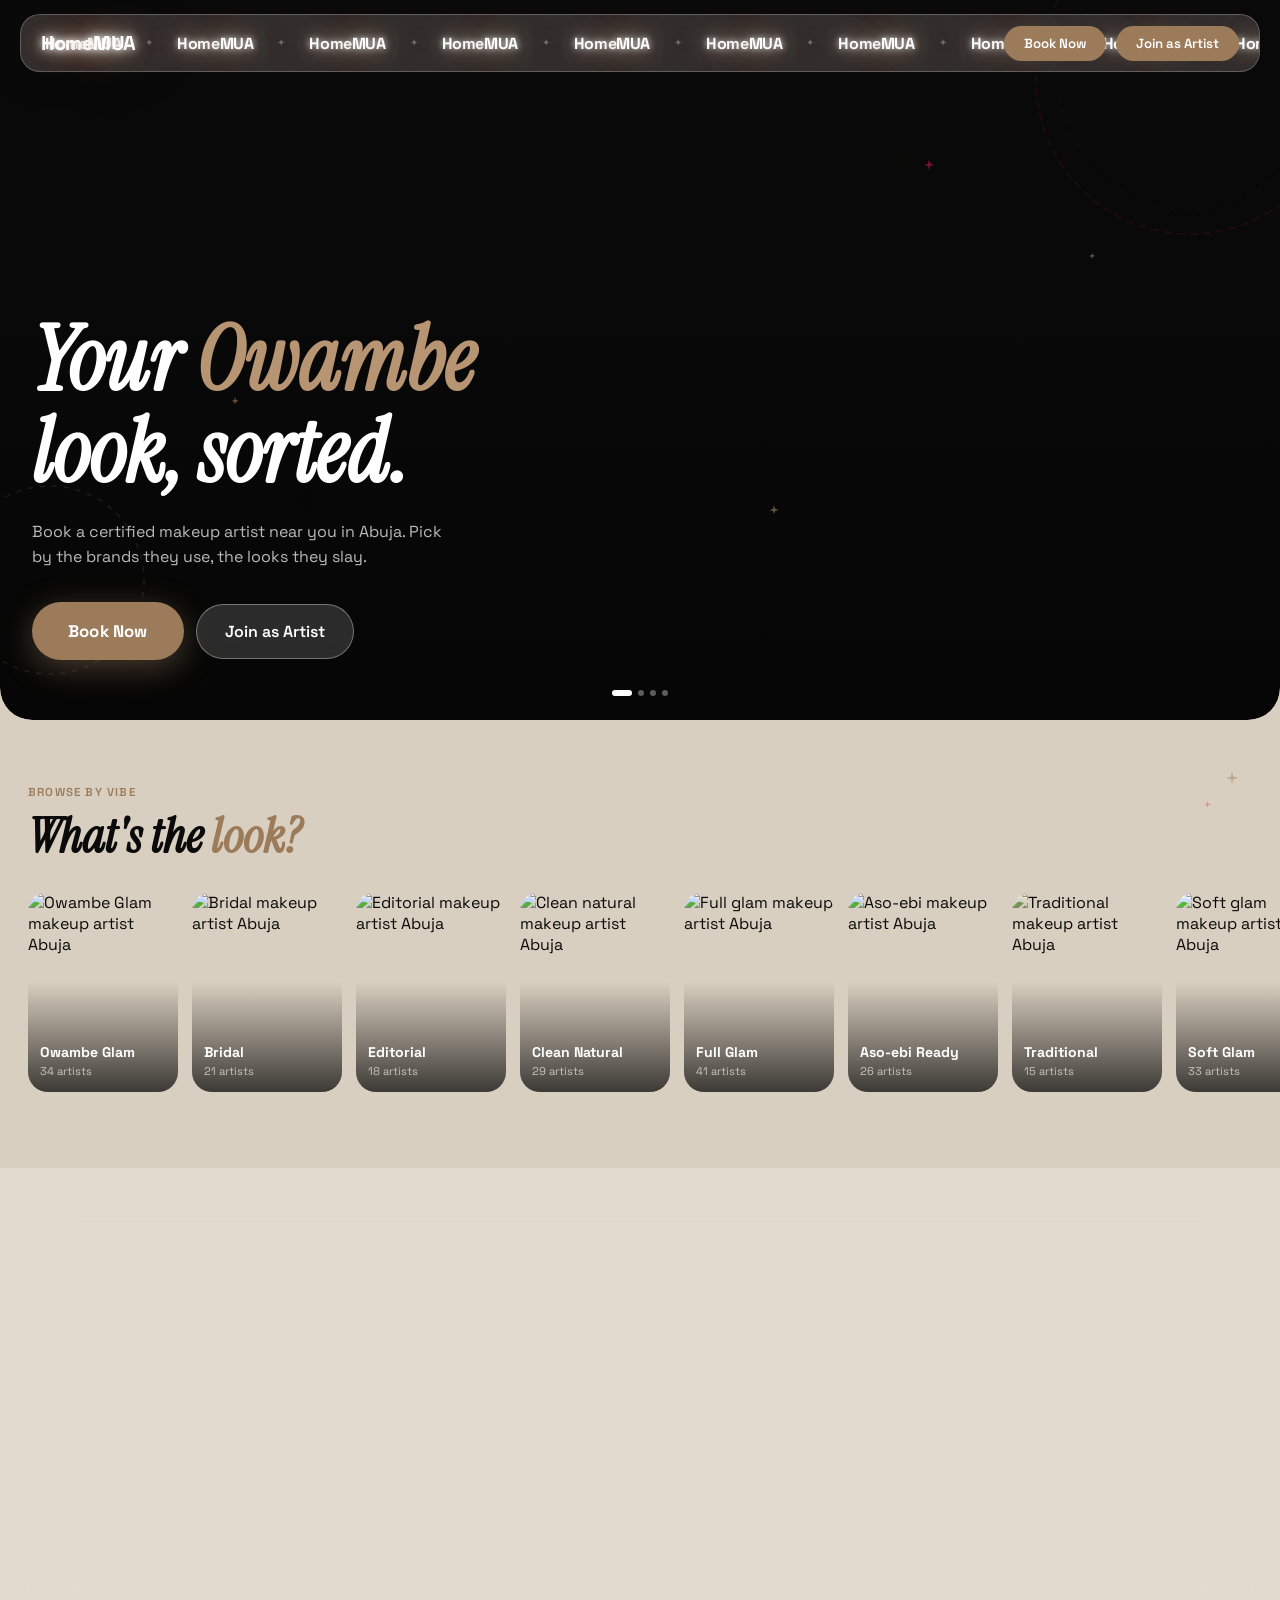
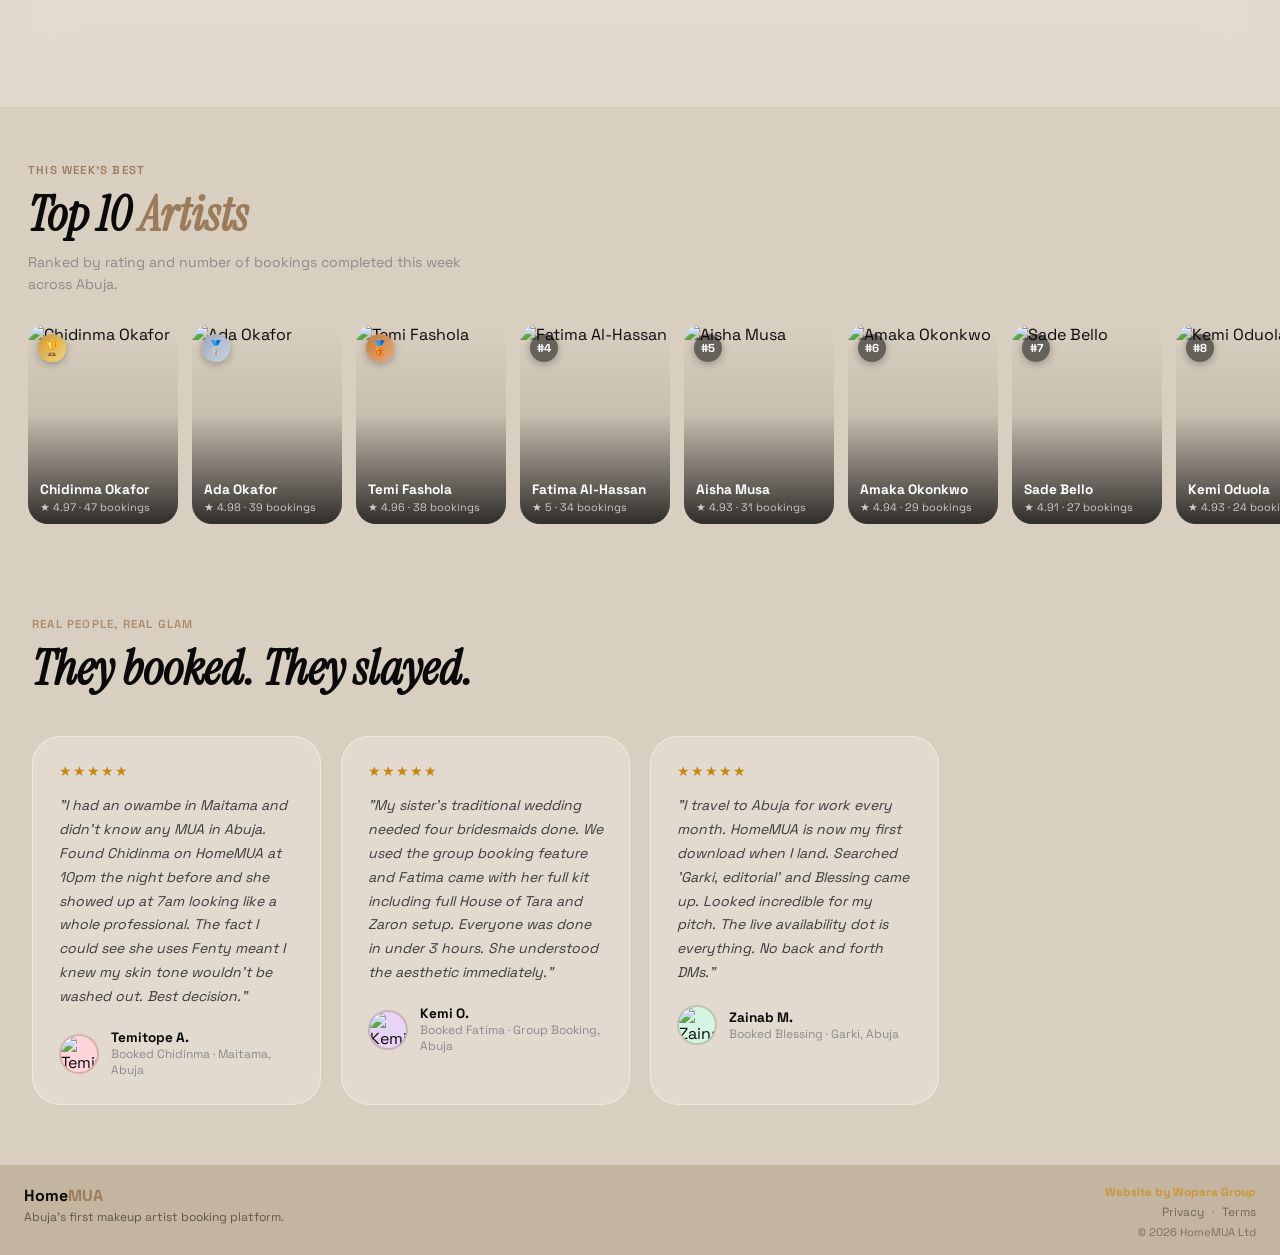
==== commit 58c886ad: "Rename NoroTouch to HomeMUA across all relevant files, updating titles, metadata, and content to ref" ====
--- a/index.html
+++ b/index.html
@@ -5,27 +5,27 @@
 <meta name="viewport" content="width=device-width,initial-scale=1.0"/>
 
 <!-- SEO -->
-<title>NoroTouch — Book Makeup Artists in Abuja | Owambe, Bridal &amp; Glam</title>
+<title>HomeMUA — Book Makeup Artists in Abuja | Owambe, Bridal &amp; Glam</title>
 <meta name="description" content="Book certified makeup artists in Abuja instantly. Filter by brand (Fenty Beauty, MAC, Zaron, House of Tara), look (Owambe, Bridal, Aso-ebi) and area. Available now across Maitama, Wuse, Asokoro, Garki &amp; more."/>
 <meta name="keywords" content="makeup artist Abuja, book MUA Abuja, bridal makeup Abuja, owambe makeup Abuja, aso-ebi makeup Abuja, Maitama makeup artist, Wuse makeup artist, Asokoro makeup artist, Garki makeup artist, Nigerian makeup artist booking, Fenty Beauty Abuja, MAC makeup Abuja, Zaron makeup artist, House of Tara Abuja"/>
 <meta name="robots" content="index, follow"/>
-<link rel="canonical" href="https://norotouch.com/"/>
+<link rel="canonical" href="https://homemua.com/"/>
 <meta name="theme-color" content="#9B7B5A"/>
 
 <!-- Open Graph -->
 <meta property="og:type" content="website"/>
-<meta property="og:title" content="NoroTouch — Book Certified Makeup Artists in Abuja"/>
+<meta property="og:title" content="HomeMUA — Book Certified Makeup Artists in Abuja"/>
 <meta property="og:description" content="Book a certified makeup artist in Abuja in minutes. Filter by brand, look, and location. Available now across Maitama, Wuse, Asokoro, Garki and more."/>
-<meta property="og:url" content="https://norotouch.com/"/>
-<meta property="og:image" content="https://norotouch.com/og-image.jpg"/>
-<meta property="og:site_name" content="NoroTouch"/>
+<meta property="og:url" content="https://homemua.com/"/>
+<meta property="og:image" content="https://homemua.com/og-image.jpg"/>
+<meta property="og:site_name" content="HomeMUA"/>
 <meta property="og:locale" content="en_NG"/>
 
 <!-- Twitter Card -->
 <meta name="twitter:card" content="summary_large_image"/>
-<meta name="twitter:title" content="NoroTouch — Book Certified Makeup Artists in Abuja"/>
+<meta name="twitter:title" content="HomeMUA — Book Certified Makeup Artists in Abuja"/>
 <meta name="twitter:description" content="Book a certified makeup artist in Abuja in minutes. Filter by brand, look, and location."/>
-<meta name="twitter:image" content="https://norotouch.com/og-image.jpg"/>
+<meta name="twitter:image" content="https://homemua.com/og-image.jpg"/>
 
 <!-- Geo -->
 <meta name="geo.region" content="NG-FC"/>
@@ -44,10 +44,10 @@
 {
   "@context": "https://schema.org",
   "@type": "LocalBusiness",
-  "name": "NoroTouch",
+  "name": "HomeMUA",
   "description": "Abuja's first on-demand makeup artist booking platform. Book certified MUAs for Owambe, Bridal, Editorial, Aso-ebi, and everyday looks across Abuja.",
-  "url": "https://norotouch.com",
-  "image": "https://norotouch.com/og-image.jpg",
+  "url": "https://homemua.com",
+  "image": "https://homemua.com/og-image.jpg",
   "address": {
     "@type": "PostalAddress",
     "addressLocality": "Abuja",
@@ -82,40 +82,40 @@
   <div class="nav-ticker" aria-hidden="true">
     <div class="nav-ticker-inner">
       <div class="nav-ticker-track">
-        <span class="nav-ticker-item">Noro<span>Touch</span></span><span class="nav-ticker-sep">✦</span>
-        <span class="nav-ticker-item">Noro<span>Touch</span></span><span class="nav-ticker-sep">✦</span>
-        <span class="nav-ticker-item">Noro<span>Touch</span></span><span class="nav-ticker-sep">✦</span>
-        <span class="nav-ticker-item">Noro<span>Touch</span></span><span class="nav-ticker-sep">✦</span>
-        <span class="nav-ticker-item">Noro<span>Touch</span></span><span class="nav-ticker-sep">✦</span>
-        <span class="nav-ticker-item">Noro<span>Touch</span></span><span class="nav-ticker-sep">✦</span>
-        <span class="nav-ticker-item">Noro<span>Touch</span></span><span class="nav-ticker-sep">✦</span>
-        <span class="nav-ticker-item">Noro<span>Touch</span></span><span class="nav-ticker-sep">✦</span>
-        <span class="nav-ticker-item">Noro<span>Touch</span></span><span class="nav-ticker-sep">✦</span>
-        <span class="nav-ticker-item">Noro<span>Touch</span></span><span class="nav-ticker-sep">✦</span>
-        <span class="nav-ticker-item">Noro<span>Touch</span></span><span class="nav-ticker-sep">✦</span>
-        <span class="nav-ticker-item">Noro<span>Touch</span></span><span class="nav-ticker-sep">✦</span>
-        <span class="nav-ticker-item">Noro<span>Touch</span></span><span class="nav-ticker-sep">✦</span>
-        <span class="nav-ticker-item">Noro<span>Touch</span></span><span class="nav-ticker-sep">✦</span>
+        <span class="nav-ticker-item">Home<span>MUA</span></span><span class="nav-ticker-sep">✦</span>
+        <span class="nav-ticker-item">Home<span>MUA</span></span><span class="nav-ticker-sep">✦</span>
+        <span class="nav-ticker-item">Home<span>MUA</span></span><span class="nav-ticker-sep">✦</span>
+        <span class="nav-ticker-item">Home<span>MUA</span></span><span class="nav-ticker-sep">✦</span>
+        <span class="nav-ticker-item">Home<span>MUA</span></span><span class="nav-ticker-sep">✦</span>
+        <span class="nav-ticker-item">Home<span>MUA</span></span><span class="nav-ticker-sep">✦</span>
+        <span class="nav-ticker-item">Home<span>MUA</span></span><span class="nav-ticker-sep">✦</span>
+        <span class="nav-ticker-item">Home<span>MUA</span></span><span class="nav-ticker-sep">✦</span>
+        <span class="nav-ticker-item">Home<span>MUA</span></span><span class="nav-ticker-sep">✦</span>
+        <span class="nav-ticker-item">Home<span>MUA</span></span><span class="nav-ticker-sep">✦</span>
+        <span class="nav-ticker-item">Home<span>MUA</span></span><span class="nav-ticker-sep">✦</span>
+        <span class="nav-ticker-item">Home<span>MUA</span></span><span class="nav-ticker-sep">✦</span>
+        <span class="nav-ticker-item">Home<span>MUA</span></span><span class="nav-ticker-sep">✦</span>
+        <span class="nav-ticker-item">Home<span>MUA</span></span><span class="nav-ticker-sep">✦</span>
       </div>
       <div class="nav-ticker-track">
-        <span class="nav-ticker-item">Noro<span>Touch</span></span><span class="nav-ticker-sep">✦</span>
-        <span class="nav-ticker-item">Noro<span>Touch</span></span><span class="nav-ticker-sep">✦</span>
-        <span class="nav-ticker-item">Noro<span>Touch</span></span><span class="nav-ticker-sep">✦</span>
-        <span class="nav-ticker-item">Noro<span>Touch</span></span><span class="nav-ticker-sep">✦</span>
-        <span class="nav-ticker-item">Noro<span>Touch</span></span><span class="nav-ticker-sep">✦</span>
-        <span class="nav-ticker-item">Noro<span>Touch</span></span><span class="nav-ticker-sep">✦</span>
-        <span class="nav-ticker-item">Noro<span>Touch</span></span><span class="nav-ticker-sep">✦</span>
-        <span class="nav-ticker-item">Noro<span>Touch</span></span><span class="nav-ticker-sep">✦</span>
-        <span class="nav-ticker-item">Noro<span>Touch</span></span><span class="nav-ticker-sep">✦</span>
-        <span class="nav-ticker-item">Noro<span>Touch</span></span><span class="nav-ticker-sep">✦</span>
-        <span class="nav-ticker-item">Noro<span>Touch</span></span><span class="nav-ticker-sep">✦</span>
-        <span class="nav-ticker-item">Noro<span>Touch</span></span><span class="nav-ticker-sep">✦</span>
-        <span class="nav-ticker-item">Noro<span>Touch</span></span><span class="nav-ticker-sep">✦</span>
-        <span class="nav-ticker-item">Noro<span>Touch</span></span><span class="nav-ticker-sep">✦</span>
-      </div>
-    </div>
-  </div>
-  <div class="nav-logo">Noro<span>Touch</span></div>
+        <span class="nav-ticker-item">Home<span>MUA</span></span><span class="nav-ticker-sep">✦</span>
+        <span class="nav-ticker-item">Home<span>MUA</span></span><span class="nav-ticker-sep">✦</span>
+        <span class="nav-ticker-item">Home<span>MUA</span></span><span class="nav-ticker-sep">✦</span>
+        <span class="nav-ticker-item">Home<span>MUA</span></span><span class="nav-ticker-sep">✦</span>
+        <span class="nav-ticker-item">Home<span>MUA</span></span><span class="nav-ticker-sep">✦</span>
+        <span class="nav-ticker-item">Home<span>MUA</span></span><span class="nav-ticker-sep">✦</span>
+        <span class="nav-ticker-item">Home<span>MUA</span></span><span class="nav-ticker-sep">✦</span>
+        <span class="nav-ticker-item">Home<span>MUA</span></span><span class="nav-ticker-sep">✦</span>
+        <span class="nav-ticker-item">Home<span>MUA</span></span><span class="nav-ticker-sep">✦</span>
+        <span class="nav-ticker-item">Home<span>MUA</span></span><span class="nav-ticker-sep">✦</span>
+        <span class="nav-ticker-item">Home<span>MUA</span></span><span class="nav-ticker-sep">✦</span>
+        <span class="nav-ticker-item">Home<span>MUA</span></span><span class="nav-ticker-sep">✦</span>
+        <span class="nav-ticker-item">Home<span>MUA</span></span><span class="nav-ticker-sep">✦</span>
+        <span class="nav-ticker-item">Home<span>MUA</span></span><span class="nav-ticker-sep">✦</span>
+      </div>
+    </div>
+  </div>
+  <div class="nav-logo">Home<span>MUA</span></div>
   <div class="nav-right">
     <button class="nav-btn" id="navBookBtn" onclick="openBookingFlow()" style="opacity:0;pointer-events:none;transition:opacity .3s">
       Book Now
@@ -359,7 +359,7 @@
   <div class="reviews-grid">
     <div class="r-card reveal">
       <div class="r-stars">★★★★★</div>
-      <p class="r-text">"I had an owambe in Maitama and didn't know any MUA in Abuja. Found Chidinma on NoroTouch at 10pm the night before and she showed up at 7am looking like a whole professional. The fact I could see she uses Fenty meant I knew my skin tone wouldn't be washed out. Best decision."</p>
+      <p class="r-text">"I had an owambe in Maitama and didn't know any MUA in Abuja. Found Chidinma on HomeMUA at 10pm the night before and she showed up at 7am looking like a whole professional. The fact I could see she uses Fenty meant I knew my skin tone wouldn't be washed out. Best decision."</p>
       <div class="r-author">
         <img class="r-av" src="https://api.dicebear.com/7.x/lorelei/svg?seed=Temi&backgroundColor=ffd5dc" alt="Temitope A." style="background:#ffd5dc"/>
         <div>
@@ -381,7 +381,7 @@
     </div>
     <div class="r-card reveal">
       <div class="r-stars">★★★★★</div>
-      <p class="r-text">"I travel to Abuja for work every month. NoroTouch is now my first download when I land. Searched 'Garki, editorial' and Blessing came up. Looked incredible for my pitch. The live availability dot is everything. No back and forth DMs."</p>
+      <p class="r-text">"I travel to Abuja for work every month. HomeMUA is now my first download when I land. Searched 'Garki, editorial' and Blessing came up. Looked incredible for my pitch. The live availability dot is everything. No back and forth DMs."</p>
       <div class="r-author">
         <img class="r-av" src="https://api.dicebear.com/7.x/lorelei/svg?seed=Zainab&backgroundColor=d5f5e3" alt="Zainab M." style="background:#d5f5e3"/>
         <div>
@@ -397,7 +397,7 @@
 <footer>
   <div class="foot-simple">
     <div class="foot-left">
-      <div class="foot-logo">Noro<span>Touch</span></div>
+      <div class="foot-logo">Home<span>MUA</span></div>
       <p class="foot-tagline">Abuja's first makeup artist booking platform.</p>
     </div>
     <div class="foot-right">
@@ -407,7 +407,7 @@
         <span>·</span>
         <a href="terms.html">Terms</a>
       </div>
-      <p class="foot-copy">© <span id="footYear"></span> NoroTouch Ltd</p>
+      <p class="foot-copy">© <span id="footYear"></span> HomeMUA Ltd</p>
     </div>
   </div>
 </footer>
@@ -454,7 +454,7 @@
       <div class="mk-sparkle" style="background:#B88C6A;top:12%;left:55%;animation-duration:5.5s;animation-delay:-1s"></div>
     </div>
     <div class="auth-header" style="position:relative;z-index:1">
-      <div class="auth-brand">Noro<span>Touch</span></div>
+      <div class="auth-brand">Home<span>MUA</span></div>
       <div class="auth-panel-title" id="authTitle">Welcome back</div>
       <p class="auth-panel-sub" id="authSub">Sign in to book your artist</p>
     </div>
@@ -499,7 +499,7 @@
         <div class="auth-success">
           <div class="auth-success-icon">🎉</div>
           <div class="auth-success-title" id="authSuccessTitle">You're in!</div>
-          <p class="auth-success-text" id="authSuccessText">Welcome to NoroTouch. Check your email for a verification link.</p>
+          <p class="auth-success-text" id="authSuccessText">Welcome to HomeMUA. Check your email for a verification link.</p>
           <button class="auth-submit-btn" style="margin-top:22px" onclick="closeAuth()">Start Exploring →</button>
         </div>
       </div>
@@ -514,7 +514,7 @@
     <div class="artist-box-header">
       <div class="artist-handle"></div>
       <div class="artist-box-topline">
-        <span class="artist-brand-line">Noro<span>Touch</span> <em>· Artist Application</em></span>
+        <span class="artist-brand-line">Home<span>MUA</span> <em>· Artist Application</em></span>
       </div>
       <div class="artist-step-track" id="artistStepTrack">
         <div class="ast-step active" id="astStep0"><div class="ast-step-num">1</div><span>Account</span></div>
@@ -532,7 +532,7 @@
             <button class="artist-login-btn" onclick="artistShowAuth()">Login</button>
           </div>
           <div class="artist-splash-spacer"></div>
-          <div class="artist-splash-brand">Noro<span>Touch</span></div>
+          <div class="artist-splash-brand">Home<span>MUA</span></div>
           <div class="artist-splash-title">Turn your kit into fully booked weekends.</div>
           <p class="artist-splash-copy">Create your artist profile, show the brands you work with, and start getting matched with clients across Abuja.</p>
           <button class="artist-next-btn artist-splash-btn" onclick="artistGoToStep(1)">Start Application →</button>
@@ -542,7 +542,7 @@
       <!-- STEP 1: Account -->
       <div class="artist-step-panel" id="artStep1">
         <div class="artist-section-title">Create your account</div>
-        <p class="artist-section-sub">Join 200+ verified artists earning on NoroTouch. Start with your basic details.</p>
+        <p class="artist-section-sub">Join 200+ verified artists earning on HomeMUA. Start with your basic details.</p>
         <label class="a-field-label">Full name</label>
         <input type="text" class="a-field" id="artName" placeholder="Your full name" autocomplete="name"/>
         <label class="a-field-label">Email address</label>
@@ -654,7 +654,7 @@
         <div class="auth-success" style="padding:28px 0 8px">
           <div class="auth-success-icon">✨</div>
           <div class="auth-success-title">Application received!</div>
-          <p class="auth-success-text">Thank you for applying to NoroTouch.<br/>We'll review within 48 hours and reach out with next steps.</p>
+          <p class="auth-success-text">Thank you for applying to HomeMUA.<br/>We'll review within 48 hours and reach out with next steps.</p>
           <p style="font-size:.77rem;color:var(--ink3);margin-top:8px">Check your email for a verification link.</p>
           <button class="auth-submit-btn" style="margin-top:22px" onclick="closeArtistModal()">Done →</button>
         </div>
@@ -665,7 +665,7 @@
         <div class="artist-splash-inner">
           <button class="artist-login-btn" style="align-self:flex-start" onclick="artistHideAuth()">← Back</button>
           <div class="artist-splash-spacer" style="min-height:16px"></div>
-          <div class="artist-splash-brand">Noro<span>Touch</span></div>
+          <div class="artist-splash-brand">Home<span>MUA</span></div>
           <div id="cardAuthTitle" style="font-family:'Instrument Serif',serif;font-size:1.8rem;font-style:italic;color:#fff;line-height:1.2;margin-bottom:22px">Welcome back.</div>
           <!-- Tabs -->
           <div id="cardAuthTabs" style="display:flex;gap:4px;background:rgba(255,255,255,.12);border-radius:50px;padding:4px;margin-bottom:20px">
@@ -703,7 +703,7 @@
           <div id="cardPanelAuthSuccess" style="display:none;text-align:center;padding:24px 0">
             <div style="font-size:2.4rem;margin-bottom:14px">🎉</div>
             <div id="cardAuthSuccessTitle" style="font-size:1.3rem;font-weight:700;color:#fff;margin-bottom:8px">You're in!</div>
-            <p id="cardAuthSuccessText" style="font-size:.84rem;color:rgba(255,255,255,.65);line-height:1.6;margin-bottom:24px">Welcome to NoroTouch. Check your email for a verification link.</p>
+            <p id="cardAuthSuccessText" style="font-size:.84rem;color:rgba(255,255,255,.65);line-height:1.6;margin-bottom:24px">Welcome to HomeMUA. Check your email for a verification link.</p>
             <button class="bf-next-btn" style="width:100%;font-size:.92rem;padding:15px" onclick="artistHideAuth()">Start Exploring →</button>
           </div>
         </div>
@@ -729,7 +729,7 @@
           </button>
         </div>
         <div style="flex:1"></div>
-        <div style="font-size:1.5rem;font-weight:800;color:#fff;letter-spacing:-.4px;margin-bottom:8px">Noro<span style="color:var(--pink)">Touch</span></div>
+        <div style="font-size:1.5rem;font-weight:800;color:#fff;letter-spacing:-.4px;margin-bottom:8px">Home<span style="color:var(--pink)">MUA</span></div>
         <div style="font-family:'Instrument Serif',serif;font-size:2.2rem;font-style:italic;color:#fff;line-height:1.15;margin-bottom:18px">Book your artist<br/>in minutes.</div>
         <p style="font-size:.88rem;color:rgba(255,255,255,.75);line-height:1.7;margin-bottom:36px;max-width:340px">Tell us your skin tone, date, brand preferences and the look you want and we will match you with a verified makeup artist near you.</p>
         <button class="bf-next-btn" style="flex:none;background:#fff;color:var(--ink);font-size:1rem;padding:18px" onclick="bfGoToStep('0b')">Get Started →</button>
@@ -743,7 +743,7 @@
       <div style="position:relative;z-index:1;padding:40px 32px 32px;display:flex;flex-direction:column;height:100%">
         <div style="flex:1"></div>
         <div style="font-family:'Instrument Serif',serif;font-size:2rem;font-style:italic;color:#fff;line-height:1.15;margin-bottom:12px">Where should your<br/>artist come to?</div>
-        <p style="font-size:.84rem;color:rgba(255,255,255,.65);line-height:1.65;margin-bottom:20px">You're browsing from <strong style="color:#fff" id="bfLocationLabel">your location</strong>. NoroTouch operates in Abuja — enter the address where you'd like your artist to arrive.</p>
+        <p style="font-size:.84rem;color:rgba(255,255,255,.65);line-height:1.65;margin-bottom:20px">You're browsing from <strong style="color:#fff" id="bfLocationLabel">your location</strong>. HomeMUA operates in Abuja — enter the address where you'd like your artist to arrive.</p>
         <div style="margin-bottom:24px">
           <input id="bfAbujaAddress" type="text" placeholder="e.g. 14 Adetokunbo Ademola Cres, Wuse 2" autocomplete="street-address" enterkeyhint="done" style="width:100%;background:rgba(255,255,255,.12);backdrop-filter:blur(8px);border:1.5px solid rgba(255,255,255,.25);border-radius:14px;padding:15px 18px;font-family:inherit;font-size:16px;color:#fff;outline:none;transition:border-color .18s" onfocus="this.style.borderColor='rgba(155,123,90,.8)'" onblur="this.style.borderColor='rgba(255,255,255,.25)'"/>
           <p style="font-size:.72rem;color:rgba(255,255,255,.42);margin-top:8px;line-height:1.5">Street address, area, or landmark in Abuja</p>
@@ -762,7 +762,7 @@
       <div style="position:relative;z-index:1;padding:28px 28px 32px;display:flex;flex-direction:column;height:100%;overflow-y:auto">
         <button class="bf-splash-back" style="align-self:flex-start" onclick="bfAuthBack()">← Back</button>
         <div style="flex:1;min-height:16px"></div>
-        <div style="font-size:1.4rem;font-weight:800;color:#fff;margin-bottom:4px">Noro<span style="color:var(--pink)">Touch</span></div>
+        <div style="font-size:1.4rem;font-weight:800;color:#fff;margin-bottom:4px">Home<span style="color:var(--pink)">MUA</span></div>
         <div style="font-family:'Instrument Serif',serif;font-size:1.8rem;font-style:italic;color:#fff;line-height:1.2;margin-bottom:22px">Welcome back.</div>
         <!-- Tabs -->
         <div id="bfAuthTabBar" style="display:flex;gap:4px;background:rgba(255,255,255,.12);border-radius:50px;padding:4px;margin-bottom:20px">
@@ -812,7 +812,7 @@
         <div id="bfPanelAuthSuccess" style="display:none;text-align:center;padding:24px 0">
           <div style="font-size:2.4rem;margin-bottom:14px">🎉</div>
           <div id="bfAuthSuccessTitle" style="font-size:1.3rem;font-weight:700;color:#fff;margin-bottom:8px">You're in!</div>
-          <p id="bfAuthSuccessText" style="font-size:.84rem;color:rgba(255,255,255,.65);line-height:1.6;margin-bottom:24px">Welcome to NoroTouch. Check your email for a verification link.</p>
+          <p id="bfAuthSuccessText" style="font-size:.84rem;color:rgba(255,255,255,.65);line-height:1.6;margin-bottom:24px">Welcome to HomeMUA. Check your email for a verification link.</p>
           <button class="bf-next-btn" style="width:100%;font-size:.92rem;padding:15px" onclick="bfAuthSuccess()">Continue →</button>
         </div>
       </div>
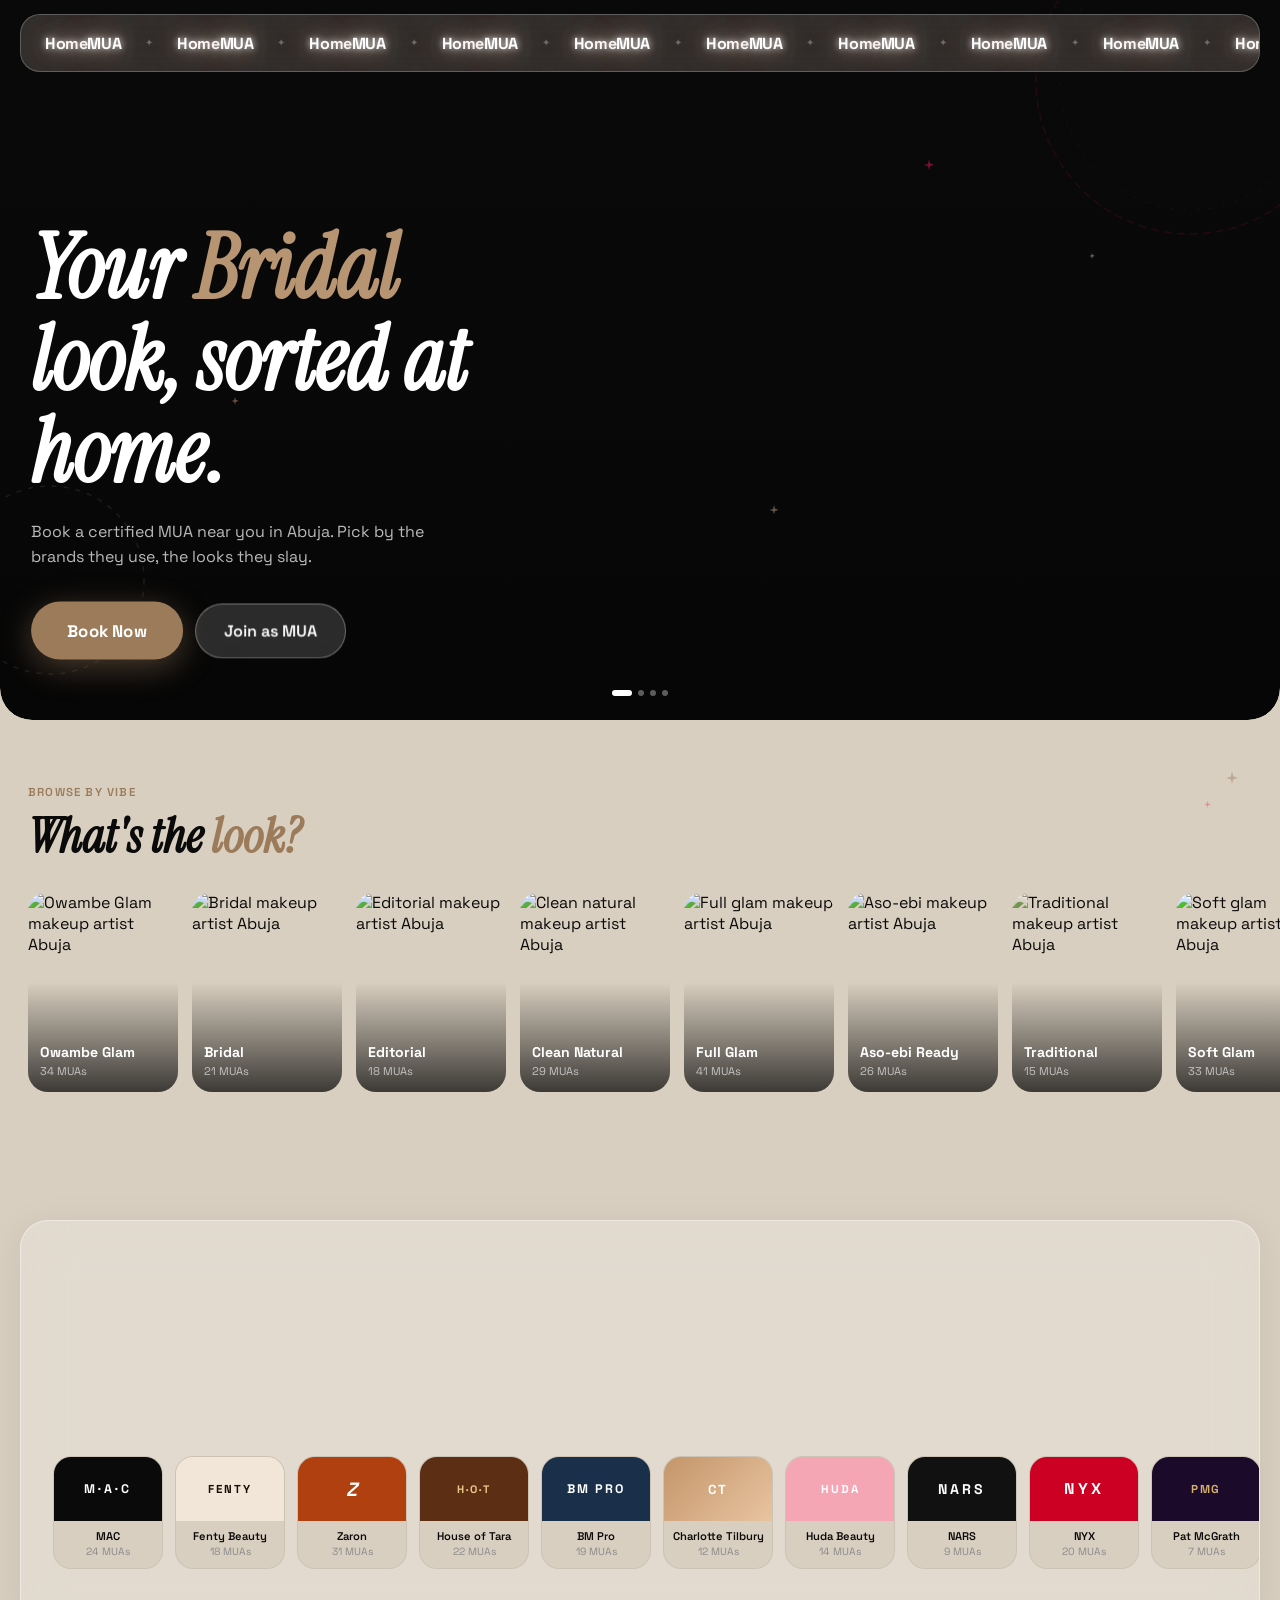
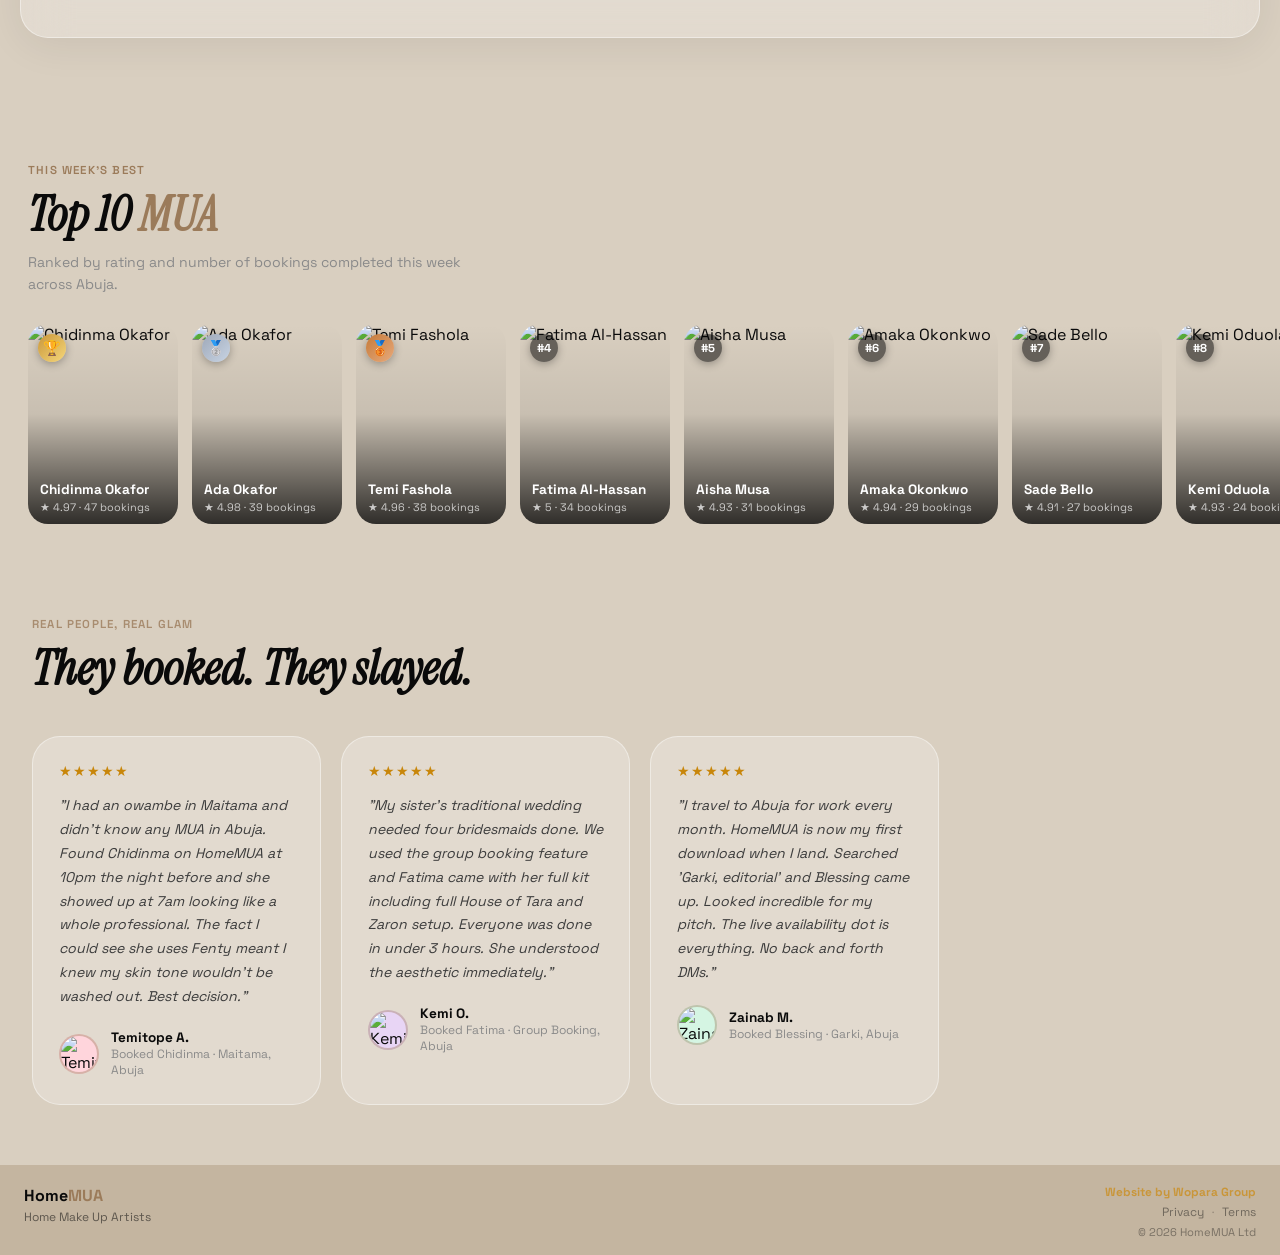
==== commit df307b97: "refactor: update terminology from "artist" to "MUA" across multiple files for consistency" ====
--- a/index.html
+++ b/index.html
@@ -5,8 +5,8 @@
 <meta name="viewport" content="width=device-width,initial-scale=1.0"/>
 
 <!-- SEO -->
-<title>HomeMUA — Book Makeup Artists in Abuja | Owambe, Bridal &amp; Glam</title>
-<meta name="description" content="Book certified makeup artists in Abuja instantly. Filter by brand (Fenty Beauty, MAC, Zaron, House of Tara), look (Owambe, Bridal, Aso-ebi) and area. Available now across Maitama, Wuse, Asokoro, Garki &amp; more."/>
+<title>HomeMUA — Book MUAs in Abuja | Owambe, Bridal &amp; Glam</title>
+<meta name="description" content="Book certified MUAs in Abuja instantly. Filter by brand (Fenty Beauty, MAC, Zaron, House of Tara), look (Owambe, Bridal, Aso-ebi) and area. Available now across Maitama, Wuse, Asokoro, Garki &amp; more."/>
 <meta name="keywords" content="makeup artist Abuja, book MUA Abuja, bridal makeup Abuja, owambe makeup Abuja, aso-ebi makeup Abuja, Maitama makeup artist, Wuse makeup artist, Asokoro makeup artist, Garki makeup artist, Nigerian makeup artist booking, Fenty Beauty Abuja, MAC makeup Abuja, Zaron makeup artist, House of Tara Abuja"/>
 <meta name="robots" content="index, follow"/>
 <link rel="canonical" href="https://homemua.com/"/>
@@ -14,8 +14,8 @@
 
 <!-- Open Graph -->
 <meta property="og:type" content="website"/>
-<meta property="og:title" content="HomeMUA — Book Certified Makeup Artists in Abuja"/>
-<meta property="og:description" content="Book a certified makeup artist in Abuja in minutes. Filter by brand, look, and location. Available now across Maitama, Wuse, Asokoro, Garki and more."/>
+<meta property="og:title" content="HomeMUA — Book Certified MUAs in Abuja"/>
+<meta property="og:description" content="Book a certified MUA in Abuja in minutes. Filter by brand, look, and location. Available now across Maitama, Wuse, Asokoro, Garki and more."/>
 <meta property="og:url" content="https://homemua.com/"/>
 <meta property="og:image" content="https://homemua.com/og-image.jpg"/>
 <meta property="og:site_name" content="HomeMUA"/>
@@ -23,8 +23,8 @@
 
 <!-- Twitter Card -->
 <meta name="twitter:card" content="summary_large_image"/>
-<meta name="twitter:title" content="HomeMUA — Book Certified Makeup Artists in Abuja"/>
-<meta name="twitter:description" content="Book a certified makeup artist in Abuja in minutes. Filter by brand, look, and location."/>
+<meta name="twitter:title" content="HomeMUA — Book Certified MUAs in Abuja"/>
+<meta name="twitter:description" content="Book a certified MUA in Abuja in minutes. Filter by brand, look, and location."/>
 <meta name="twitter:image" content="https://homemua.com/og-image.jpg"/>
 
 <!-- Geo -->
@@ -66,8 +66,8 @@
     "@type": "OfferCatalog",
     "name": "Makeup Services in Abuja",
     "itemListElement": [
-      {"@type":"Offer","itemOffered":{"@type":"Service","name":"Owambe Glam Makeup","description":"Bold, dramatic party-ready makeup for Owambe events by certified artists across Abuja."}},
-      {"@type":"Offer","itemOffered":{"@type":"Service","name":"Bridal Makeup Abuja","description":"Professional bridal makeup services by verified artists across Abuja, including traditional and church wedding looks."}},
+      {"@type":"Offer","itemOffered":{"@type":"Service","name":"Owambe Glam Makeup","description":"Bold, dramatic party-ready makeup for Owambe events by certified MUAs across Abuja."}},
+      {"@type":"Offer","itemOffered":{"@type":"Service","name":"Bridal Makeup Abuja","description":"Professional bridal makeup services by verified MUAs across Abuja, including traditional and church wedding looks."}},
       {"@type":"Offer","itemOffered":{"@type":"Service","name":"Aso-ebi Makeup Abuja","description":"Vibrant makeup looks perfectly matched for Aso-ebi events and traditional ceremonies in Abuja."}},
       {"@type":"Offer","itemOffered":{"@type":"Service","name":"Editorial Makeup Abuja","description":"Creative, artistic makeup for photoshoots and editorial content in Abuja."}}
     ]
@@ -120,7 +120,7 @@
     <button class="nav-btn" id="navBookBtn" onclick="openBookingFlow()" style="opacity:0;pointer-events:none;transition:opacity .3s">
       Book Now
     </button>
-    <button class="nav-btn" id="navJoinBtn" onclick="openAuth('artist')" style="opacity:0;pointer-events:none;transition:opacity .3s">Join as Artist</button>
+    <button class="nav-btn" id="navJoinBtn" onclick="openAuth('artist')" style="opacity:0;pointer-events:none;transition:opacity .3s">Join as MUA</button>
   </div>
 </nav>
 
@@ -136,15 +136,15 @@
   <div class="hero-overlay" id="heroOverlay"></div>
   <div class="hero-content" id="heroContent">
     <h1 class="hero-h1">
-      Your <span class="word" id="cycleWord">Owambe</span><br/>look, sorted.
+      Your <span class="word" id="cycleWord">Owambe</span><br/>look, sorted at home.
     </h1>
-    <p class="hero-sub">Book a certified makeup artist near you in Abuja. Pick by the brands they use, the looks they slay.</p>
+    <p class="hero-sub">Book a certified MUA near you in Abuja. Pick by the brands they use, the looks they slay.</p>
     <div id="heroCtas" style="display:flex;align-items:center;gap:12px;flex-wrap:wrap">
       <button onclick="openBookingFlow()" style="background:var(--pink);color:#fff;border:none;padding:18px 36px;border-radius:60px;font-family:inherit;font-size:1.05rem;font-weight:700;cursor:pointer;box-shadow:0 8px 32px rgba(155,123,90,.45);transition:all .22s;letter-spacing:.2px" onmouseover="this.style.transform='translateY(-2px)';this.style.boxShadow='0 12px 40px rgba(155,123,90,.55)'" onmouseout="this.style.transform='';this.style.boxShadow='0 8px 32px rgba(155,123,90,.45)'">
         Book Now
       </button>
       <button onclick="openAuth('artist')" style="display:inline-flex;align-items:center;gap:8px;background:rgba(255,255,255,.15);backdrop-filter:blur(10px);color:#fff;border:1.5px solid rgba(255,255,255,.35);padding:16px 28px;border-radius:60px;font-family:inherit;font-size:1rem;font-weight:600;cursor:pointer;transition:all .22s" onmouseover="this.style.background='rgba(255,255,255,.25)'" onmouseout="this.style.background='rgba(255,255,255,.15)'">
-        Join as Artist
+        Join as MUA
       </button>
     </div>
   </div>
@@ -187,7 +187,7 @@
       <div class="aes-overlay"></div>
       <div class="aes-info">
         <div class="aes-name">Owambe Glam</div>
-        <div class="aes-count">34 artists</div>
+        <div class="aes-count">34 MUAs</div>
       </div>
     </div>
 
@@ -196,7 +196,7 @@
       <div class="aes-overlay"></div>
       <div class="aes-info">
         <div class="aes-name">Bridal</div>
-        <div class="aes-count">21 artists</div>
+        <div class="aes-count">21 MUAs</div>
       </div>
     </div>
 
@@ -205,7 +205,7 @@
       <div class="aes-overlay"></div>
       <div class="aes-info">
         <div class="aes-name">Editorial</div>
-        <div class="aes-count">18 artists</div>
+        <div class="aes-count">18 MUAs</div>
       </div>
     </div>
 
@@ -214,7 +214,7 @@
       <div class="aes-overlay"></div>
       <div class="aes-info">
         <div class="aes-name">Clean Natural</div>
-        <div class="aes-count">29 artists</div>
+        <div class="aes-count">29 MUAs</div>
       </div>
     </div>
 
@@ -223,7 +223,7 @@
       <div class="aes-overlay"></div>
       <div class="aes-info">
         <div class="aes-name">Full Glam</div>
-        <div class="aes-count">41 artists</div>
+        <div class="aes-count">41 MUAs</div>
       </div>
     </div>
 
@@ -232,7 +232,7 @@
       <div class="aes-overlay"></div>
       <div class="aes-info">
         <div class="aes-name">Aso-ebi Ready</div>
-        <div class="aes-count">26 artists</div>
+        <div class="aes-count">26 MUAs</div>
       </div>
     </div>
 
@@ -241,7 +241,7 @@
       <div class="aes-overlay"></div>
       <div class="aes-info">
         <div class="aes-name">Traditional</div>
-        <div class="aes-count">15 artists</div>
+        <div class="aes-count">15 MUAs</div>
       </div>
     </div>
 
@@ -250,7 +250,7 @@
       <div class="aes-overlay"></div>
       <div class="aes-info">
         <div class="aes-name">Soft Glam</div>
-        <div class="aes-count">33 artists</div>
+        <div class="aes-count">33 MUAs</div>
       </div>
     </div>
 
@@ -263,7 +263,7 @@
   <div class="brands-head reveal">
     <div class="tag">Browse by brand</div>
     <h2 class="section-title">Know what's on <em style="color:var(--pink)">your skin</em></h2>
-    <p style="font-size:.88rem;color:var(--ink3);margin-top:8px;max-width:480px;line-height:1.6">Filter artists by the exact brands they carry — because your skin deserves only what you trust.</p>
+    <p style="font-size:.88rem;color:var(--ink3);margin-top:8px;max-width:480px;line-height:1.6">Filter MUAs by the exact brands they carry — because your skin deserves only what you trust.</p>
   </div>
   <div class="brand-scroll" id="brandsGrid" role="list">
 
@@ -272,67 +272,67 @@
     <button class="brand-tile" data-brand="mac" onclick="openBookingFlow(null,this.dataset.brand)" role="listitem">
       <div class="brand-mark" style="background:#0A0A0A;color:#fff;font-size:.78rem;letter-spacing:3px">M·A·C</div>
       <div class="b-name">MAC</div>
-      <div class="b-count">24 artists</div>
+      <div class="b-count">24 MUAs</div>
     </button>
 
     <button class="brand-tile" data-brand="fenty" onclick="openBookingFlow(null,this.dataset.brand)" role="listitem">
       <div class="brand-mark" style="background:#F2E6D9;color:#1A0E06;font-size:.72rem;letter-spacing:2px">FENTY</div>
       <div class="b-name">Fenty Beauty</div>
-      <div class="b-count">18 artists</div>
+      <div class="b-count">18 MUAs</div>
     </button>
 
     <button class="brand-tile" data-brand="zaron" onclick="openBookingFlow(null,this.dataset.brand)" role="listitem">
       <div class="brand-mark" style="background:#B04010;color:#fff;font-size:1.2rem;font-style:italic;letter-spacing:1px">Z</div>
       <div class="b-name">Zaron</div>
-      <div class="b-count">31 artists</div>
+      <div class="b-count">31 MUAs</div>
     </button>
 
     <button class="brand-tile" data-brand="tara" onclick="openBookingFlow(null,this.dataset.brand)" role="listitem">
       <div class="brand-mark" style="background:#5C2E14;color:#E8C88A;font-size:.68rem;letter-spacing:2px">H·O·T</div>
       <div class="b-name">House of Tara</div>
-      <div class="b-count">22 artists</div>
+      <div class="b-count">22 MUAs</div>
     </button>
 
     <button class="brand-tile" data-brand="bmpro" onclick="openBookingFlow(null,this.dataset.brand)" role="listitem">
       <div class="brand-mark" style="background:#1A2F4A;color:#fff;font-size:.78rem;letter-spacing:2px">BM PRO</div>
       <div class="b-name">BM Pro</div>
-      <div class="b-count">19 artists</div>
+      <div class="b-count">19 MUAs</div>
     </button>
 
     <button class="brand-tile" data-brand="charlotte" onclick="openBookingFlow(null,this.dataset.brand)" role="listitem">
       <div class="brand-mark" style="background:linear-gradient(135deg,#C4956A,#E8C4A0);color:#fff;font-size:.82rem;letter-spacing:2px">CT</div>
       <div class="b-name">Charlotte Tilbury</div>
-      <div class="b-count">12 artists</div>
+      <div class="b-count">12 MUAs</div>
     </button>
 
     <button class="brand-tile" data-brand="huda" onclick="openBookingFlow(null,this.dataset.brand)" role="listitem">
       <div class="brand-mark" style="background:#F4A6B5;color:#fff;font-size:.72rem;letter-spacing:2px">HUDA</div>
       <div class="b-name">Huda Beauty</div>
-      <div class="b-count">14 artists</div>
+      <div class="b-count">14 MUAs</div>
     </button>
 
     <button class="brand-tile" data-brand="nars" onclick="openBookingFlow(null,this.dataset.brand)" role="listitem">
       <div class="brand-mark" style="background:#111111;color:#fff;font-size:.88rem;letter-spacing:3px">NARS</div>
       <div class="b-name">NARS</div>
-      <div class="b-count">9 artists</div>
+      <div class="b-count">9 MUAs</div>
     </button>
 
     <button class="brand-tile" data-brand="nyx" onclick="openBookingFlow(null,this.dataset.brand)" role="listitem">
       <div class="brand-mark" style="background:#CC0022;color:#fff;font-size:.98rem;letter-spacing:3px">NYX</div>
       <div class="b-name">NYX</div>
-      <div class="b-count">20 artists</div>
+      <div class="b-count">20 MUAs</div>
     </button>
 
     <button class="brand-tile" data-brand="pat" onclick="openBookingFlow(null,this.dataset.brand)" role="listitem">
       <div class="brand-mark" style="background:#1C0A2A;color:#D4AF6A;font-size:.72rem;letter-spacing:1.5px">PMG</div>
       <div class="b-name">Pat McGrath</div>
-      <div class="b-count">7 artists</div>
+      <div class="b-count">7 MUAs</div>
     </button>
 
     <button class="brand-tile" data-brand="black-opal" onclick="openBookingFlow(null,this.dataset.brand)" role="listitem">
       <div class="brand-mark" style="background:#2A1209;color:#C9963A;font-size:.65rem;letter-spacing:1.5px">OPAL</div>
       <div class="b-name">Black Opal</div>
-      <div class="b-count">16 artists</div>
+      <div class="b-count">16 MUAs</div>
     </button>
 
   </div>
@@ -344,7 +344,7 @@
 <section id="leaderboard" aria-label="Top artists this week">
   <div class="leaderboard-head reveal">
     <div class="tag">This week's best</div>
-    <h2 class="section-title">Top 10 <em style="color:var(--pink)">Artists</em></h2>
+    <h2 class="section-title">Top 10 <em style="color:var(--pink)">MUA</em></h2>
     <p style="font-size:.88rem;color:var(--ink3);margin-top:8px;max-width:480px;line-height:1.6">Ranked by rating and number of bookings completed this week across Abuja.</p>
   </div>
   <div id="leaderboardList" class="aesthetics-scroll"></div>
@@ -398,7 +398,7 @@
   <div class="foot-simple">
     <div class="foot-left">
       <div class="foot-logo">Home<span>MUA</span></div>
-      <p class="foot-tagline">Abuja's first makeup artist booking platform.</p>
+      <p class="foot-tagline">Home Make Up Artists</p>
     </div>
     <div class="foot-right">
       <p class="foot-credit"><a href="https://wopara.com" target="_blank" rel="noopener noreferrer">Website by Wopara Group</a></p>
@@ -514,7 +514,7 @@
     <div class="artist-box-header">
       <div class="artist-handle"></div>
       <div class="artist-box-topline">
-        <span class="artist-brand-line">Home<span>MUA</span> <em>· Artist Application</em></span>
+        <span class="artist-brand-line">Home<span>MUA</span> <em>�· MUA Application</em></span>
       </div>
       <div class="artist-step-track" id="artistStepTrack">
         <div class="ast-step active" id="astStep0"><div class="ast-step-num">1</div><span>Account</span></div>
@@ -534,7 +534,7 @@
           <div class="artist-splash-spacer"></div>
           <div class="artist-splash-brand">Home<span>MUA</span></div>
           <div class="artist-splash-title">Turn your kit into fully booked weekends.</div>
-          <p class="artist-splash-copy">Create your artist profile, show the brands you work with, and start getting matched with clients across Abuja.</p>
+          <p class="artist-splash-copy">Create your MUA profile, show the brands you work with, and start getting matched with clients across Abuja.</p>
           <button class="artist-next-btn artist-splash-btn" onclick="artistGoToStep(1)">Start Application →</button>
         </div>
       </div>
@@ -542,7 +542,7 @@
       <!-- STEP 1: Account -->
       <div class="artist-step-panel" id="artStep1">
         <div class="artist-section-title">Create your account</div>
-        <p class="artist-section-sub">Join 200+ verified artists earning on HomeMUA. Start with your basic details.</p>
+        <p class="artist-section-sub">Join 200+ verified MUAs earning on HomeMUA. Start with your basic details.</p>
         <label class="a-field-label">Full name</label>
         <input type="text" class="a-field" id="artName" placeholder="Your full name" autocomplete="name"/>
         <label class="a-field-label">Email address</label>
@@ -730,8 +730,8 @@
         </div>
         <div style="flex:1"></div>
         <div style="font-size:1.5rem;font-weight:800;color:#fff;letter-spacing:-.4px;margin-bottom:8px">Home<span style="color:var(--pink)">MUA</span></div>
-        <div style="font-family:'Instrument Serif',serif;font-size:2.2rem;font-style:italic;color:#fff;line-height:1.15;margin-bottom:18px">Book your artist<br/>in minutes.</div>
-        <p style="font-size:.88rem;color:rgba(255,255,255,.75);line-height:1.7;margin-bottom:36px;max-width:340px">Tell us your skin tone, date, brand preferences and the look you want and we will match you with a verified makeup artist near you.</p>
+        <div style="font-family:'Instrument Serif',serif;font-size:2.2rem;font-style:italic;color:#fff;line-height:1.15;margin-bottom:18px">Book your MUA<br/>in minutes.</div>
+        <p style="font-size:.88rem;color:rgba(255,255,255,.75);line-height:1.7;margin-bottom:36px;max-width:340px">Tell us your skin tone, date, brand preferences and the look you want and we will match you with a verified MUA near you.</p>
         <button class="bf-next-btn" style="flex:none;background:#fff;color:var(--ink);font-size:1rem;padding:18px" onclick="bfGoToStep('0b')">Get Started →</button>
       </div>
     </div>
@@ -742,7 +742,7 @@
       <div style="position:absolute;inset:0;background:linear-gradient(to top,rgba(5,5,5,.96) 0%,rgba(5,5,5,.65) 42%,rgba(5,5,5,.18) 100%)"></div>
       <div style="position:relative;z-index:1;padding:40px 32px 32px;display:flex;flex-direction:column;height:100%">
         <div style="flex:1"></div>
-        <div style="font-family:'Instrument Serif',serif;font-size:2rem;font-style:italic;color:#fff;line-height:1.15;margin-bottom:12px">Where should your<br/>artist come to?</div>
+        <div style="font-family:'Instrument Serif',serif;font-size:2rem;font-style:italic;color:#fff;line-height:1.15;margin-bottom:12px">Where should your<br/>MUA come to?</div>
         <p style="font-size:.84rem;color:rgba(255,255,255,.65);line-height:1.65;margin-bottom:20px">You're browsing from <strong style="color:#fff" id="bfLocationLabel">your location</strong>. HomeMUA operates in Abuja — enter the address where you'd like your artist to arrive.</p>
         <div style="margin-bottom:24px">
           <input id="bfAbujaAddress" type="text" placeholder="e.g. 14 Adetokunbo Ademola Cres, Wuse 2" autocomplete="street-address" enterkeyhint="done" style="width:100%;background:rgba(255,255,255,.12);backdrop-filter:blur(8px);border:1.5px solid rgba(255,255,255,.25);border-radius:14px;padding:15px 18px;font-family:inherit;font-size:16px;color:#fff;outline:none;transition:border-color .18s" onfocus="this.style.borderColor='rgba(155,123,90,.8)'" onblur="this.style.borderColor='rgba(255,255,255,.25)'"/>
@@ -1115,7 +1115,7 @@
         </div>
 
         <div class="sheet-section">Your Skin Tone</div>
-        <p style="font-size:.76rem;color:var(--ink3);margin-bottom:12px;line-height:1.5">So your artist comes prepared with the right foundation shade.</p>
+        <p style="font-size:.76rem;color:var(--ink3);margin-bottom:12px;line-height:1.5">So your MUA comes prepared with the right foundation shade.</p>
         <div class="tone-row" id="toneRow">
           <button class="tone-btn" data-tone="1" style="background:#1A0A00" onclick="selectTone(this)" title="Shade 1 — Deepest"></button>
           <button class="tone-btn" data-tone="2" style="background:#2E1503" onclick="selectTone(this)" title="Shade 2"></button>
--- a/css/styles.css
+++ b/css/styles.css
@@ -338,14 +338,11 @@
 }
 @media(max-width:600px){
   .how-grid{grid-template-columns:1fr}
-  /* ── Reviews stack (mobile) ── */
-  #reviews{padding-left:20px;padding-right:20px}
-  .reviews-stack-wrap{position:relative;touch-action:pan-y;padding:0 4px}
-  .reviews-grid{display:block;position:relative;overflow:visible;margin:0;padding:0}
-  .reviews-grid .r-card{position:absolute;top:0;left:0;right:0;width:100%;margin:0;max-width:none;transition:transform .42s cubic-bezier(.32,0,.15,1),opacity .42s}
-  .rev-stack-dots{display:flex;justify-content:center;gap:7px;margin-top:16px}
-  .rev-stack-dot{width:6px;height:6px;border-radius:50%;background:var(--border);transition:background .3s,width .3s;cursor:pointer}
-  .rev-stack-dot.active{background:var(--pink);width:18px;border-radius:4px}
+  #reviews{padding-left:0;padding-right:0}
+  .reviews-head{padding-left:20px;padding-right:20px}
+  .reviews-grid{display:flex;overflow-x:auto;gap:16px;padding:0 20px 12px;scroll-snap-type:x mandatory;scroll-padding-inline:20px;-webkit-overflow-scrolling:touch;scrollbar-width:none}
+  .reviews-grid::-webkit-scrollbar{display:none}
+  .reviews-grid .r-card{flex:0 0 78vw;max-width:290px;scroll-snap-align:start}
   .artists-grid{grid-template-columns:1fr}
   input,select,textarea{font-size:16px!important}
   .auth-box{max-height:96svh}
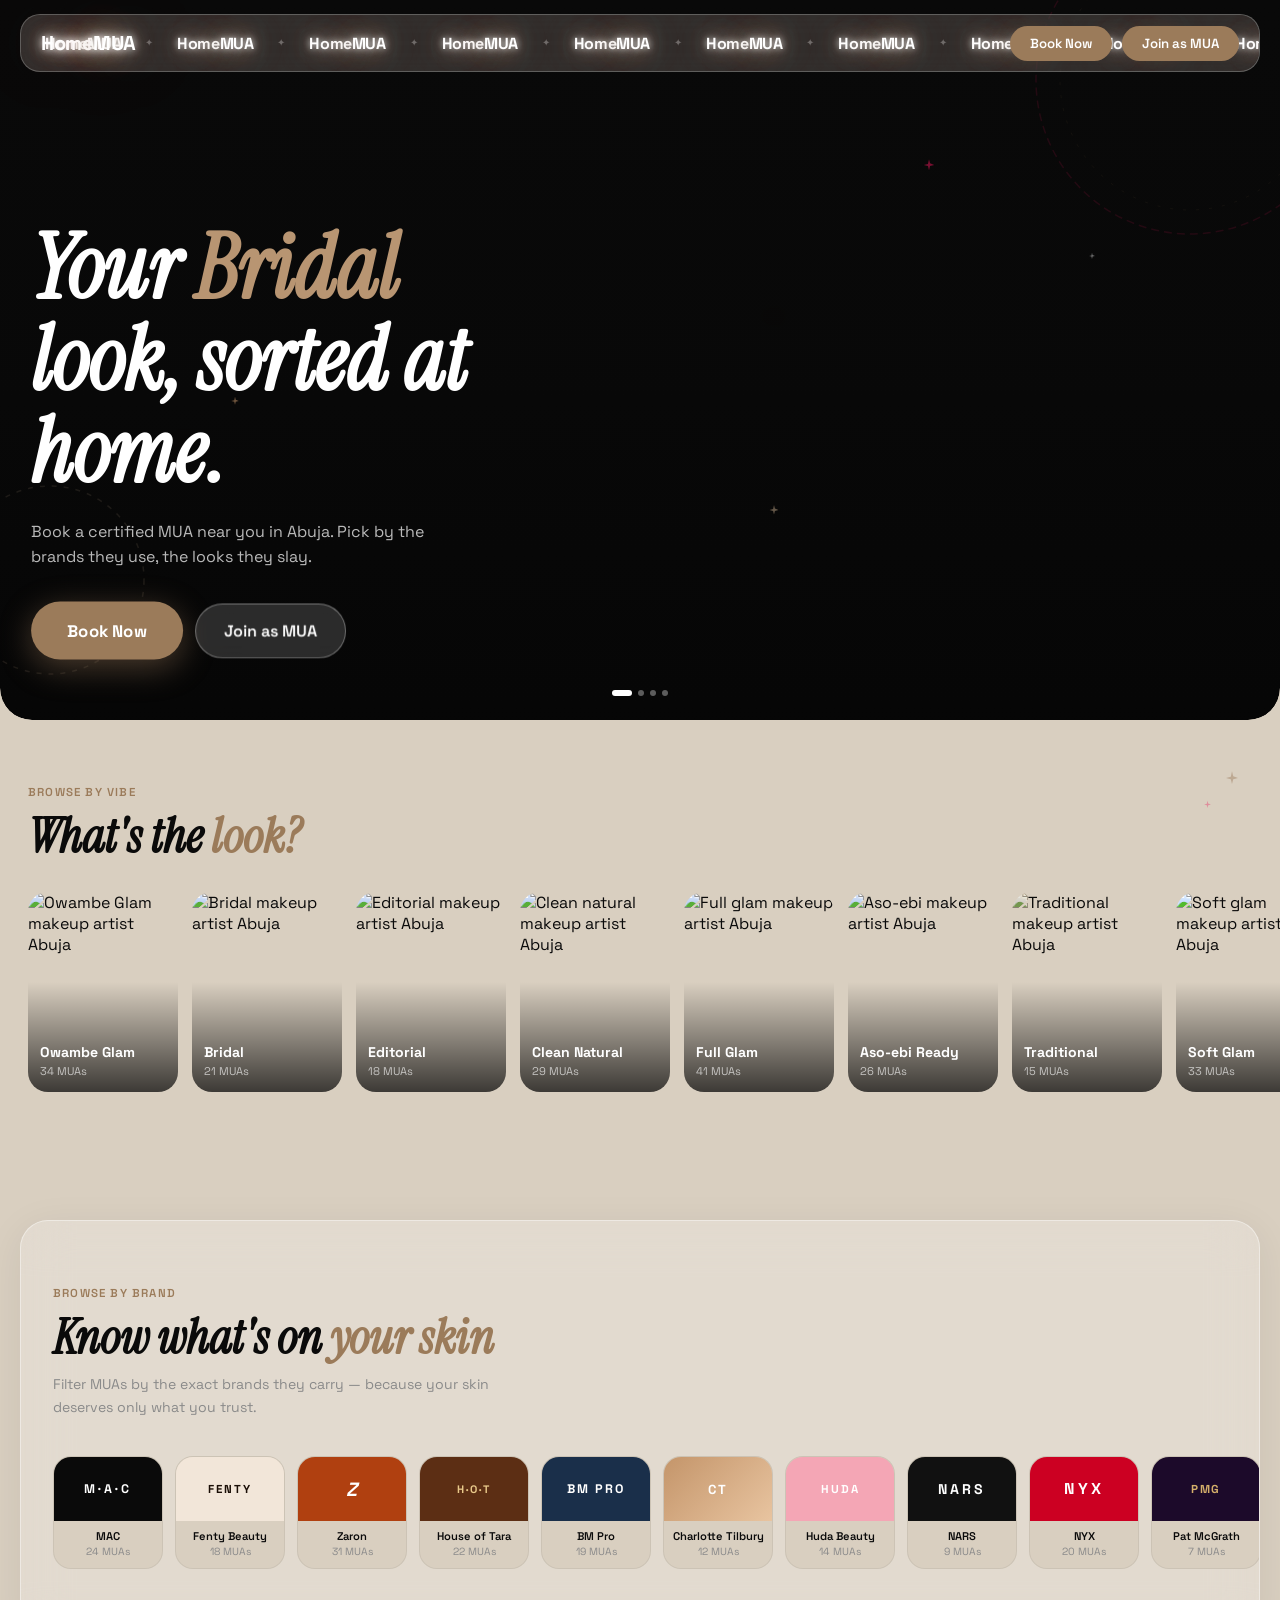
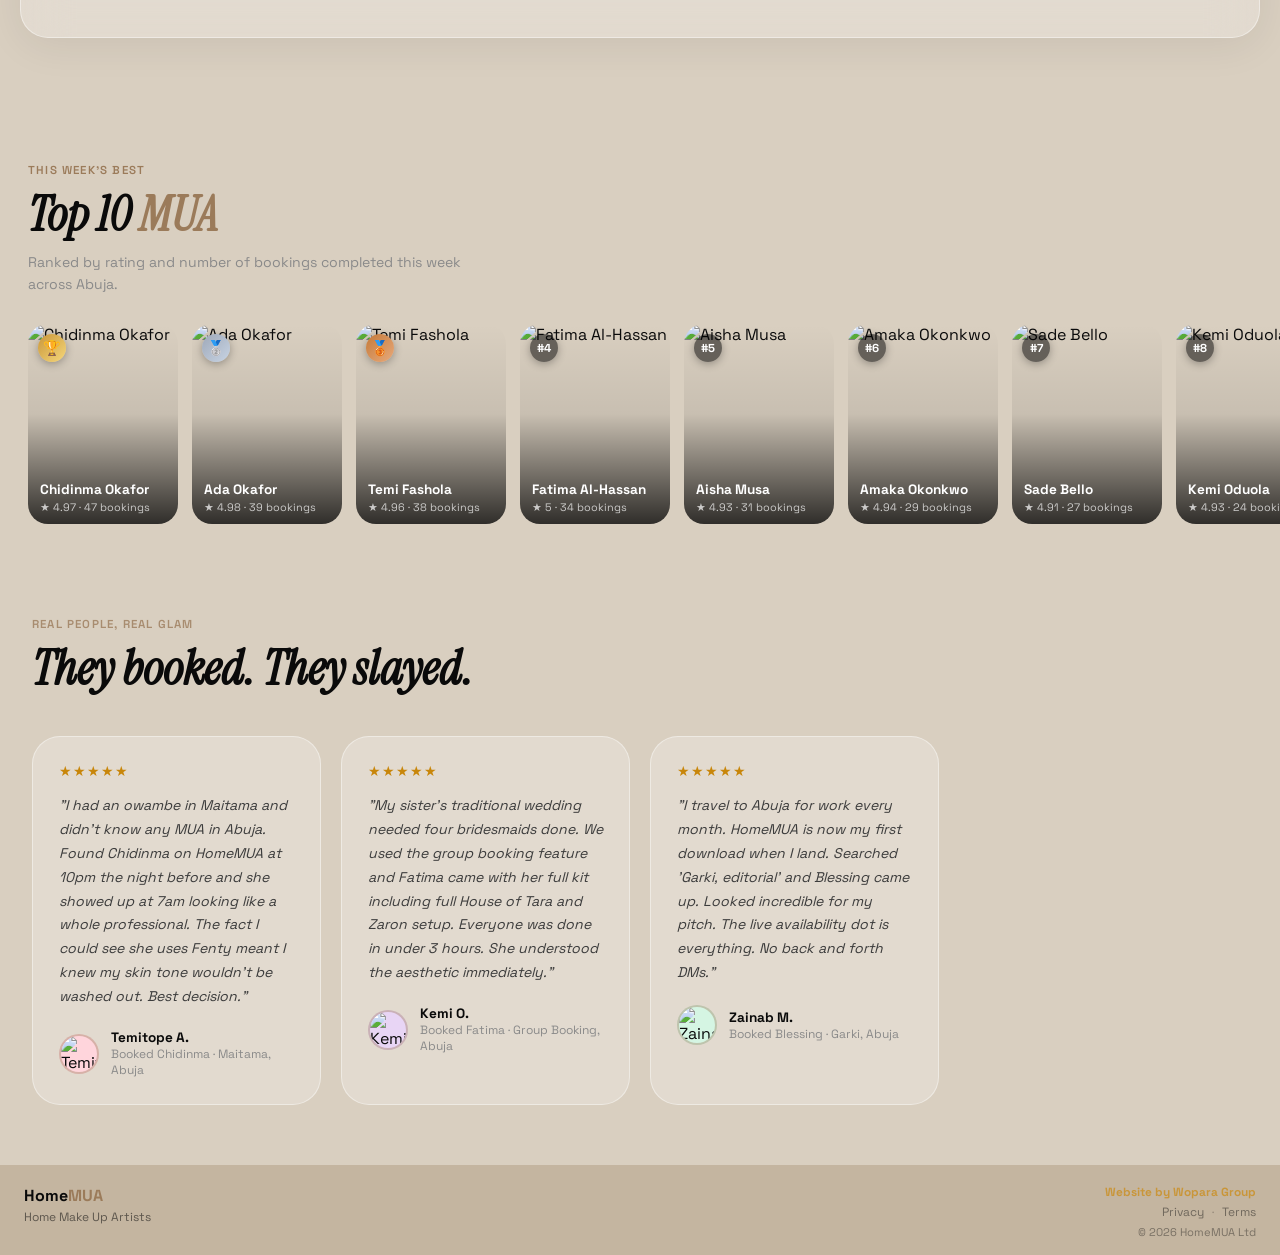
==== commit a649fd6d: "feat: add SEO, Open Graph, and Schema.org metadata to index.html homepage" ====
--- a/index.html
+++ b/index.html
@@ -466,11 +466,11 @@
 
       <!-- SIGN IN -->
       <div class="auth-panel active" id="panelSignIn">
-        <form onsubmit="submitSignIn(event)">
+        <form onsubmit="submitSignIn(event)" autocomplete="off">
           <label class="a-field-label">Email address</label>
           <input type="email" class="a-field" id="siEmail" placeholder="you@example.com" required autocomplete="email"/>
           <label class="a-field-label">Password</label>
-          <input type="password" class="a-field" id="siPassword" placeholder="••••••••" required autocomplete="current-password"/>
+          <input type="password" class="a-field" id="siPassword" placeholder="••••••••" required autocomplete="off"/>
           <span class="auth-forgot-link" onclick="showForgotPassword()">Forgot password?</span>
           <button type="submit" class="auth-submit-btn" id="siBtn">Sign In →</button>
         </form>
@@ -480,7 +480,7 @@
 
       <!-- SIGN UP -->
       <div class="auth-panel" id="panelSignUp">
-        <form onsubmit="submitSignUp(event)">
+        <form onsubmit="submitSignUp(event)" autocomplete="off">
           <label class="a-field-label">Full name</label>
           <input type="text" class="a-field" id="suName" placeholder="Your full name" required autocomplete="name"/>
           <label class="a-field-label">Email address</label>
@@ -488,7 +488,7 @@
           <label class="a-field-label">Phone number</label>
           <input type="tel" class="a-field" id="suPhone" placeholder="+234 800 000 0000" required autocomplete="tel"/>
           <label class="a-field-label">Password</label>
-          <input type="password" class="a-field" id="suPassword" placeholder="At least 8 characters" required minlength="8" autocomplete="new-password"/>
+          <input type="password" class="a-field" id="suPassword" placeholder="At least 8 characters" required minlength="8" autocomplete="off"/>
           <button type="submit" class="auth-submit-btn" id="suBtn">Create Account →</button>
         </form>
         <p style="font-size:.75rem;color:var(--ink3);text-align:center;margin-top:14px;line-height:1.5">By signing up you agree to our <a href="terms.html" style="color:var(--pink);font-weight:600">Terms</a> and <a href="privacy.html" style="color:var(--pink);font-weight:600">Privacy</a></p>
@@ -550,7 +550,7 @@
         <label class="a-field-label">Phone number</label>
         <input type="tel" class="a-field" id="artPhone" placeholder="+234 800 000 0000" autocomplete="tel"/>
         <label class="a-field-label">Password</label>
-        <input type="password" class="a-field" id="artPassword" placeholder="At least 8 characters" minlength="8" autocomplete="new-password"/>
+        <input type="password" class="a-field" id="artPassword" placeholder="At least 8 characters" minlength="8" autocomplete="off"/>
         <div class="artist-nav-btns">
           <button class="artist-next-btn" onclick="artistNextStep(1)">Next: Your Craft →</button>
         </div>
@@ -674,11 +674,11 @@
           </div>
           <!-- Sign In -->
           <div id="cardPanelSignIn">
-            <form onsubmit="submitCardSignIn(event)">
+            <form onsubmit="submitCardSignIn(event)" autocomplete="off">
               <label style="font-size:.72rem;font-weight:600;color:rgba(255,255,255,.55);letter-spacing:.5px;text-transform:uppercase;display:block;margin-bottom:6px">Email address</label>
               <input type="email" class="a-field" id="cardSiEmail" placeholder="you@example.com" required autocomplete="email" style="width:100%;background:rgba(255,255,255,.1);backdrop-filter:blur(8px);border:1.5px solid rgba(255,255,255,.2);border-radius:14px;padding:14px 16px;font-family:inherit;font-size:16px;color:#fff;outline:none;transition:border-color .18s;margin-bottom:14px;box-sizing:border-box" onfocus="this.style.borderColor='rgba(155,123,90,.8)'" onblur="this.style.borderColor='rgba(255,255,255,.2)'"/>
               <label style="font-size:.72rem;font-weight:600;color:rgba(255,255,255,.55);letter-spacing:.5px;text-transform:uppercase;display:block;margin-bottom:6px">Password</label>
-              <input type="password" class="a-field" id="cardSiPassword" placeholder="••••••••" required autocomplete="current-password" style="width:100%;background:rgba(255,255,255,.1);backdrop-filter:blur(8px);border:1.5px solid rgba(255,255,255,.2);border-radius:14px;padding:14px 16px;font-family:inherit;font-size:16px;color:#fff;outline:none;transition:border-color .18s;margin-bottom:6px;box-sizing:border-box" onfocus="this.style.borderColor='rgba(155,123,90,.8)'" onblur="this.style.borderColor='rgba(255,255,255,.2)'"/>
+              <input type="password" class="a-field" id="cardSiPassword" placeholder="••••••••" required autocomplete="off" style="width:100%;background:rgba(255,255,255,.1);backdrop-filter:blur(8px);border:1.5px solid rgba(255,255,255,.2);border-radius:14px;padding:14px 16px;font-family:inherit;font-size:16px;color:#fff;outline:none;transition:border-color .18s;margin-bottom:6px;box-sizing:border-box" onfocus="this.style.borderColor='rgba(155,123,90,.8)'" onblur="this.style.borderColor='rgba(255,255,255,.2)'"/>
               <span onclick="showCardForgotPassword()" style="font-size:.78rem;color:var(--pink);cursor:pointer;display:block;text-align:right;margin-bottom:18px">Forgot password?</span>
               <button type="submit" class="bf-next-btn" id="cardSiBtn" style="width:100%;font-size:.92rem;padding:15px">Sign In →</button>
             </form>
@@ -686,7 +686,7 @@
           </div>
           <!-- Sign Up -->
           <div id="cardPanelSignUp" style="display:none">
-            <form onsubmit="submitCardSignUp(event)">
+            <form onsubmit="submitCardSignUp(event)" autocomplete="off">
               <label style="font-size:.72rem;font-weight:600;color:rgba(255,255,255,.55);letter-spacing:.5px;text-transform:uppercase;display:block;margin-bottom:6px">Full name</label>
               <input type="text" class="a-field" id="cardSuName" placeholder="Your full name" required autocomplete="name" style="width:100%;background:rgba(255,255,255,.1);backdrop-filter:blur(8px);border:1.5px solid rgba(255,255,255,.2);border-radius:14px;padding:14px 16px;font-family:inherit;font-size:16px;color:#fff;outline:none;transition:border-color .18s;margin-bottom:14px;box-sizing:border-box" onfocus="this.style.borderColor='rgba(155,123,90,.8)'" onblur="this.style.borderColor='rgba(255,255,255,.2)'"/>
               <label style="font-size:.72rem;font-weight:600;color:rgba(255,255,255,.55);letter-spacing:.5px;text-transform:uppercase;display:block;margin-bottom:6px">Email address</label>
@@ -694,7 +694,7 @@
               <label style="font-size:.72rem;font-weight:600;color:rgba(255,255,255,.55);letter-spacing:.5px;text-transform:uppercase;display:block;margin-bottom:6px">Phone number</label>
               <input type="tel" class="a-field" id="cardSuPhone" placeholder="+234 800 000 0000" required autocomplete="tel" style="width:100%;background:rgba(255,255,255,.1);backdrop-filter:blur(8px);border:1.5px solid rgba(255,255,255,.2);border-radius:14px;padding:14px 16px;font-family:inherit;font-size:16px;color:#fff;outline:none;transition:border-color .18s;margin-bottom:14px;box-sizing:border-box" onfocus="this.style.borderColor='rgba(155,123,90,.8)'" onblur="this.style.borderColor='rgba(255,255,255,.2)'"/>
               <label style="font-size:.72rem;font-weight:600;color:rgba(255,255,255,.55);letter-spacing:.5px;text-transform:uppercase;display:block;margin-bottom:6px">Password</label>
-              <input type="password" class="a-field" id="cardSuPassword" placeholder="At least 8 characters" required minlength="8" autocomplete="new-password" style="width:100%;background:rgba(255,255,255,.1);backdrop-filter:blur(8px);border:1.5px solid rgba(255,255,255,.2);border-radius:14px;padding:14px 16px;font-family:inherit;font-size:16px;color:#fff;outline:none;transition:border-color .18s;margin-bottom:18px;box-sizing:border-box" onfocus="this.style.borderColor='rgba(155,123,90,.8)'" onblur="this.style.borderColor='rgba(255,255,255,.2)'"/>
+              <input type="password" class="a-field" id="cardSuPassword" placeholder="At least 8 characters" required minlength="8" autocomplete="off" style="width:100%;background:rgba(255,255,255,.1);backdrop-filter:blur(8px);border:1.5px solid rgba(255,255,255,.2);border-radius:14px;padding:14px 16px;font-family:inherit;font-size:16px;color:#fff;outline:none;transition:border-color .18s;margin-bottom:18px;box-sizing:border-box" onfocus="this.style.borderColor='rgba(155,123,90,.8)'" onblur="this.style.borderColor='rgba(255,255,255,.2)'"/>
               <button type="submit" class="bf-next-btn" id="cardSuBtn" style="width:100%;font-size:.92rem;padding:15px">Create Account →</button>
             </form>
             <p style="font-size:.72rem;color:rgba(255,255,255,.38);text-align:center;margin-top:14px;line-height:1.5">By signing up you agree to our <a href="terms.html" style="color:var(--pink);font-weight:600">Terms</a> and <a href="privacy.html" style="color:var(--pink);font-weight:600">Privacy</a></p>
@@ -771,11 +771,11 @@
         </div>
         <!-- Sign In panel -->
         <div id="bfPanelSignIn">
-          <form onsubmit="bfSubmitSignIn(event)">
+          <form onsubmit="bfSubmitSignIn(event)" autocomplete="off">
             <label style="font-size:.72rem;font-weight:600;color:rgba(255,255,255,.55);letter-spacing:.5px;text-transform:uppercase;display:block;margin-bottom:6px">Email address</label>
             <input type="email" id="bfSiEmail" placeholder="you@example.com" required autocomplete="email" style="width:100%;background:rgba(255,255,255,.1);backdrop-filter:blur(8px);border:1.5px solid rgba(255,255,255,.2);border-radius:14px;padding:14px 16px;font-family:inherit;font-size:16px;color:#fff;outline:none;transition:border-color .18s;margin-bottom:14px;box-sizing:border-box" onfocus="this.style.borderColor='rgba(155,123,90,.8)'" onblur="this.style.borderColor='rgba(255,255,255,.2)'" placeholder="you@example.com"/>
             <label style="font-size:.72rem;font-weight:600;color:rgba(255,255,255,.55);letter-spacing:.5px;text-transform:uppercase;display:block;margin-bottom:6px">Password</label>
-            <input type="password" id="bfSiPassword" placeholder="••••••••" required autocomplete="current-password" style="width:100%;background:rgba(255,255,255,.1);backdrop-filter:blur(8px);border:1.5px solid rgba(255,255,255,.2);border-radius:14px;padding:14px 16px;font-family:inherit;font-size:16px;color:#fff;outline:none;transition:border-color .18s;margin-bottom:6px;box-sizing:border-box" onfocus="this.style.borderColor='rgba(155,123,90,.8)'" onblur="this.style.borderColor='rgba(255,255,255,.2)'"/>
+            <input type="password" id="bfSiPassword" placeholder="••••••••" required autocomplete="off" style="width:100%;background:rgba(255,255,255,.1);backdrop-filter:blur(8px);border:1.5px solid rgba(255,255,255,.2);border-radius:14px;padding:14px 16px;font-family:inherit;font-size:16px;color:#fff;outline:none;transition:border-color .18s;margin-bottom:6px;box-sizing:border-box" onfocus="this.style.borderColor='rgba(155,123,90,.8)'" onblur="this.style.borderColor='rgba(255,255,255,.2)'"/>
             <span onclick="bfShowForgotPassword()" style="font-size:.78rem;color:var(--pink);cursor:pointer;display:block;text-align:right;margin-bottom:18px">Forgot password?</span>
             <button type="submit" id="bfSiBtn" class="bf-next-btn" style="width:100%;font-size:.92rem;padding:15px">Sign In →</button>
           </form>
@@ -783,7 +783,7 @@
         </div>
         <!-- Sign Up panel -->
         <div id="bfPanelSignUp" style="display:none">
-          <form onsubmit="bfSubmitSignUp(event)">
+          <form onsubmit="bfSubmitSignUp(event)" autocomplete="off">
             <label style="font-size:.72rem;font-weight:600;color:rgba(255,255,255,.55);letter-spacing:.5px;text-transform:uppercase;display:block;margin-bottom:6px">Full name</label>
             <input type="text" id="bfSuName" placeholder="Your full name" required autocomplete="name" style="width:100%;background:rgba(255,255,255,.1);backdrop-filter:blur(8px);border:1.5px solid rgba(255,255,255,.2);border-radius:14px;padding:14px 16px;font-family:inherit;font-size:16px;color:#fff;outline:none;transition:border-color .18s;margin-bottom:14px;box-sizing:border-box" onfocus="this.style.borderColor='rgba(155,123,90,.8)'" onblur="this.style.borderColor='rgba(255,255,255,.2)'"/>
             <label style="font-size:.72rem;font-weight:600;color:rgba(255,255,255,.55);letter-spacing:.5px;text-transform:uppercase;display:block;margin-bottom:6px">Email address</label>
@@ -791,7 +791,7 @@
             <label style="font-size:.72rem;font-weight:600;color:rgba(255,255,255,.55);letter-spacing:.5px;text-transform:uppercase;display:block;margin-bottom:6px">Phone number</label>
             <input type="tel" id="bfSuPhone" placeholder="+234 800 000 0000" required autocomplete="tel" style="width:100%;background:rgba(255,255,255,.1);backdrop-filter:blur(8px);border:1.5px solid rgba(255,255,255,.2);border-radius:14px;padding:14px 16px;font-family:inherit;font-size:16px;color:#fff;outline:none;transition:border-color .18s;margin-bottom:14px;box-sizing:border-box" onfocus="this.style.borderColor='rgba(155,123,90,.8)'" onblur="this.style.borderColor='rgba(255,255,255,.2)'"/>
             <label style="font-size:.72rem;font-weight:600;color:rgba(255,255,255,.55);letter-spacing:.5px;text-transform:uppercase;display:block;margin-bottom:6px">Password</label>
-            <input type="password" id="bfSuPassword" placeholder="At least 8 characters" required minlength="8" autocomplete="new-password" style="width:100%;background:rgba(255,255,255,.1);backdrop-filter:blur(8px);border:1.5px solid rgba(255,255,255,.2);border-radius:14px;padding:14px 16px;font-family:inherit;font-size:16px;color:#fff;outline:none;transition:border-color .18s;margin-bottom:18px;box-sizing:border-box" onfocus="this.style.borderColor='rgba(155,123,90,.8)'" onblur="this.style.borderColor='rgba(255,255,255,.2)'"/>
+            <input type="password" id="bfSuPassword" placeholder="At least 8 characters" required minlength="8" autocomplete="off" style="width:100%;background:rgba(255,255,255,.1);backdrop-filter:blur(8px);border:1.5px solid rgba(255,255,255,.2);border-radius:14px;padding:14px 16px;font-family:inherit;font-size:16px;color:#fff;outline:none;transition:border-color .18s;margin-bottom:18px;box-sizing:border-box" onfocus="this.style.borderColor='rgba(155,123,90,.8)'" onblur="this.style.borderColor='rgba(255,255,255,.2)'"/>
             <button type="submit" id="bfSuBtn" class="bf-next-btn" style="width:100%;font-size:.92rem;padding:15px">Create Account →</button>
           </form>
           <p style="font-size:.72rem;color:rgba(255,255,255,.38);text-align:center;margin-top:14px;line-height:1.5">By signing up you agree to our <a href="terms.html" style="color:var(--pink);font-weight:600">Terms</a> and <a href="privacy.html" style="color:var(--pink);font-weight:600">Privacy</a></p>
@@ -799,7 +799,7 @@
         <!-- OTP Reset panel -->
         <div id="bfPanelOtpReset" style="display:none">
           <p style="font-size:.84rem;color:rgba(255,255,255,.7);margin:0 0 20px;line-height:1.55">Enter the 6-digit code we sent to your email, then choose a new password.</p>
-          <form onsubmit="bfSubmitOtpReset(event)">
+          <form onsubmit="bfSubmitOtpReset(event)" autocomplete="off">
             <label style="font-size:.72rem;font-weight:600;color:rgba(255,255,255,.55);letter-spacing:.5px;text-transform:uppercase;display:block;margin-bottom:6px">Reset code</label>
             <input type="text" id="bfOtpCode" inputmode="numeric" maxlength="6" placeholder="000000" required style="width:100%;background:rgba(255,255,255,.1);border:1.5px solid rgba(255,255,255,.2);border-radius:14px;padding:14px 16px;font-family:inherit;font-size:22px;letter-spacing:8px;color:#fff;outline:none;margin-bottom:14px;box-sizing:border-box;text-align:center" onfocus="this.style.borderColor='rgba(155,123,90,.8)'" onblur="this.style.borderColor='rgba(255,255,255,.2)'"/>
             <label style="font-size:.72rem;font-weight:600;color:rgba(255,255,255,.55);letter-spacing:.5px;text-transform:uppercase;display:block;margin-bottom:6px">New password</label>
